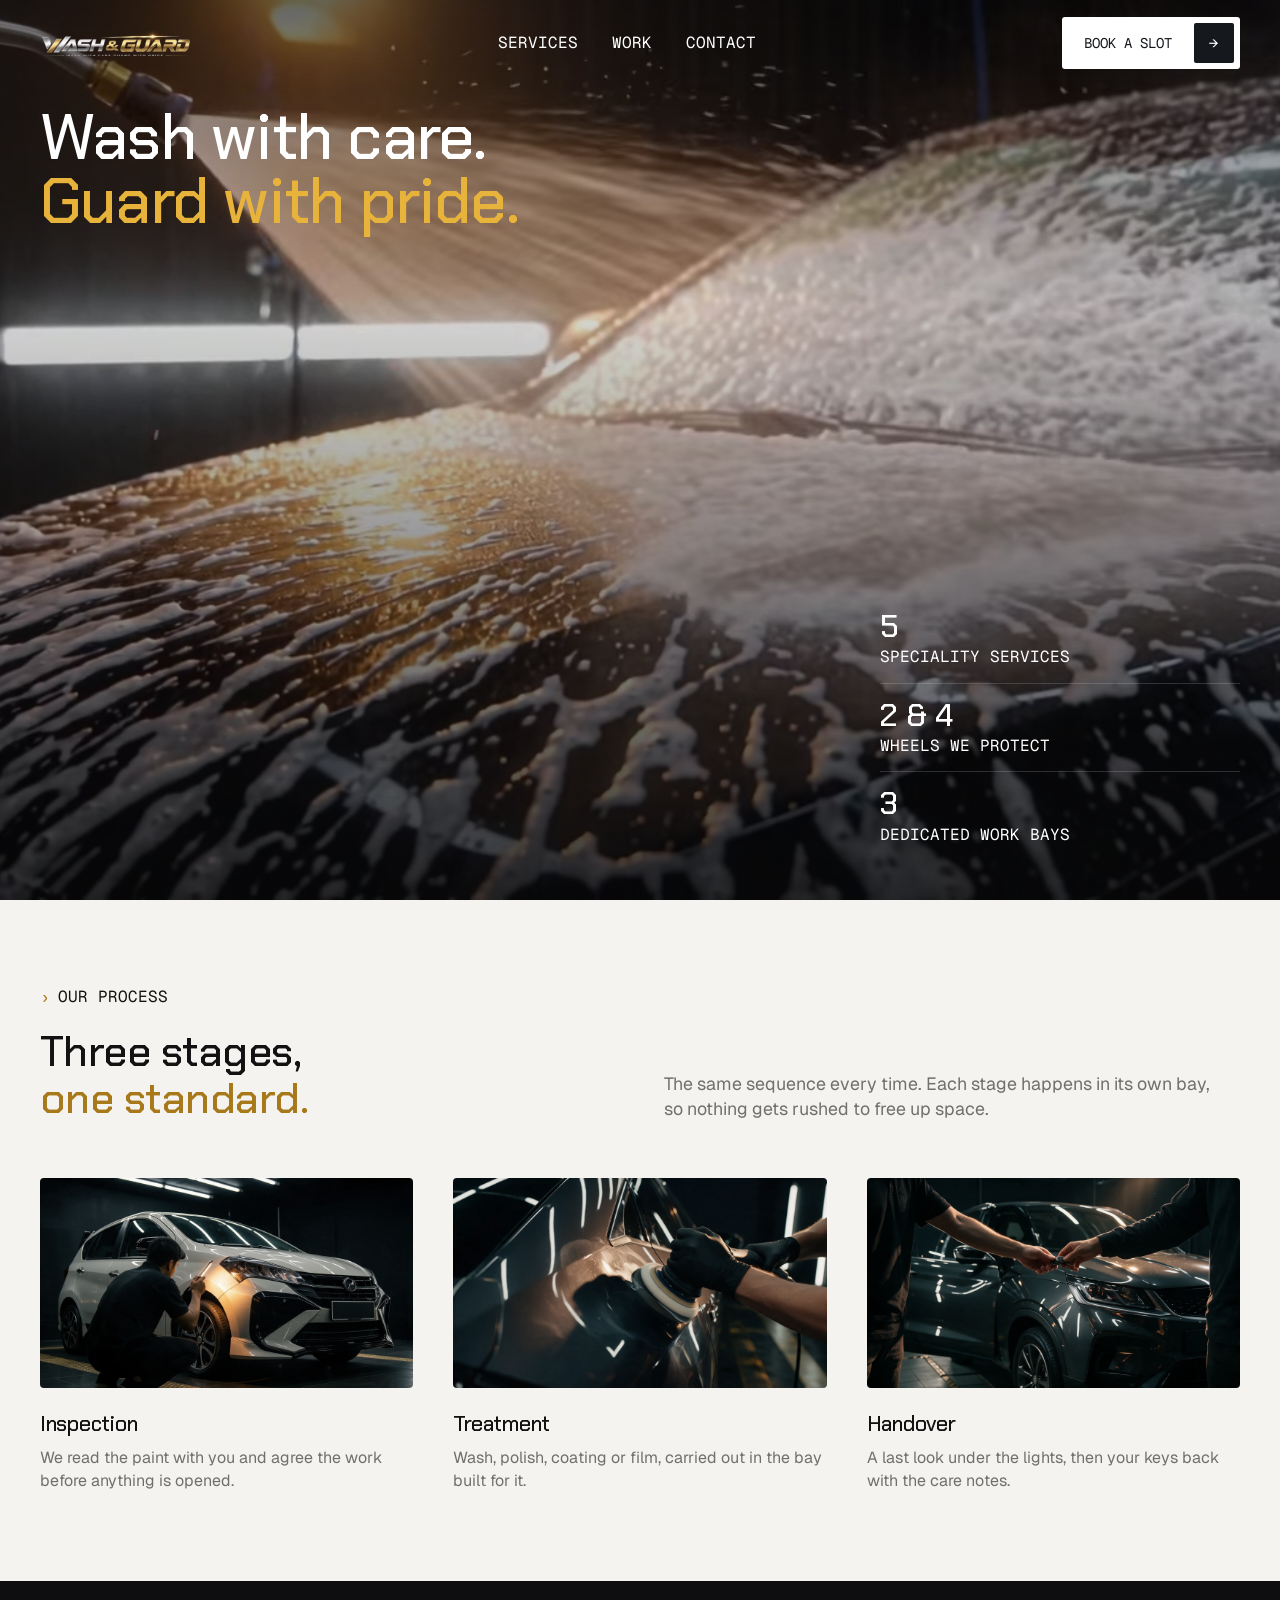
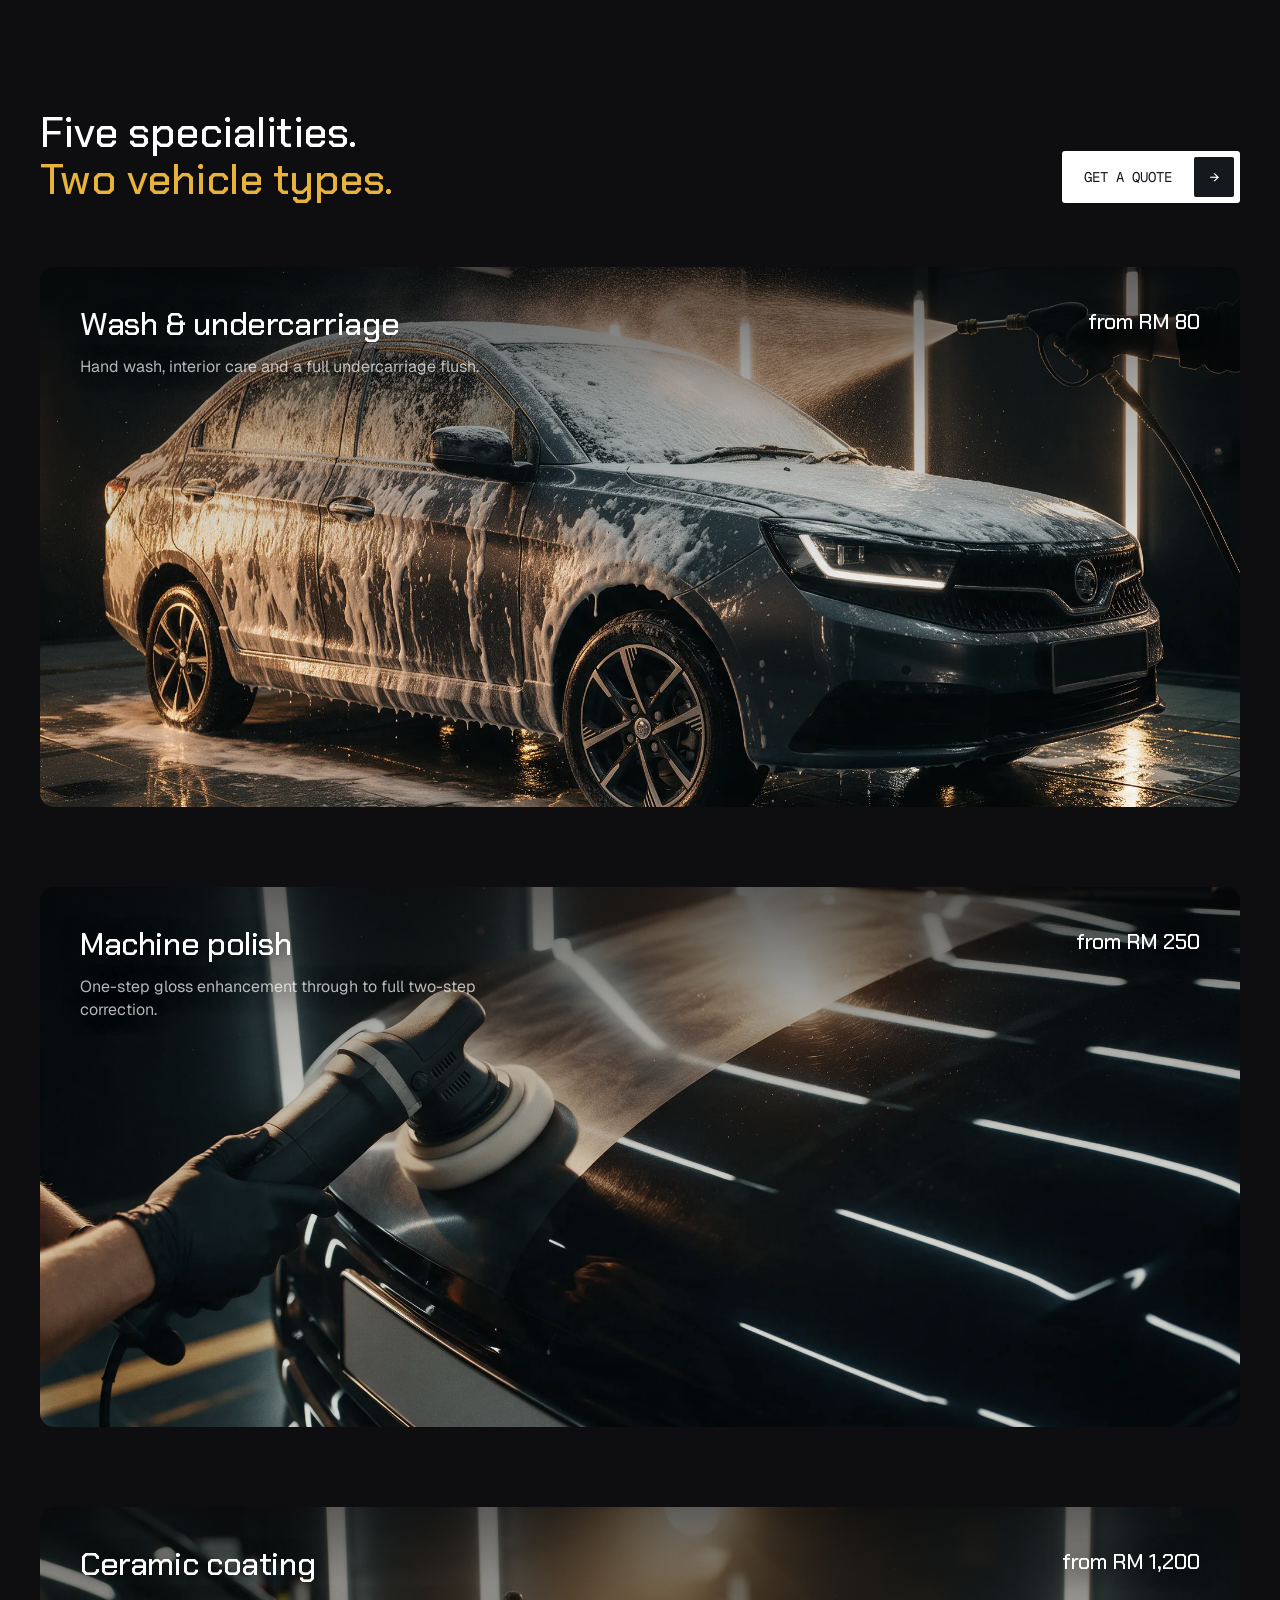
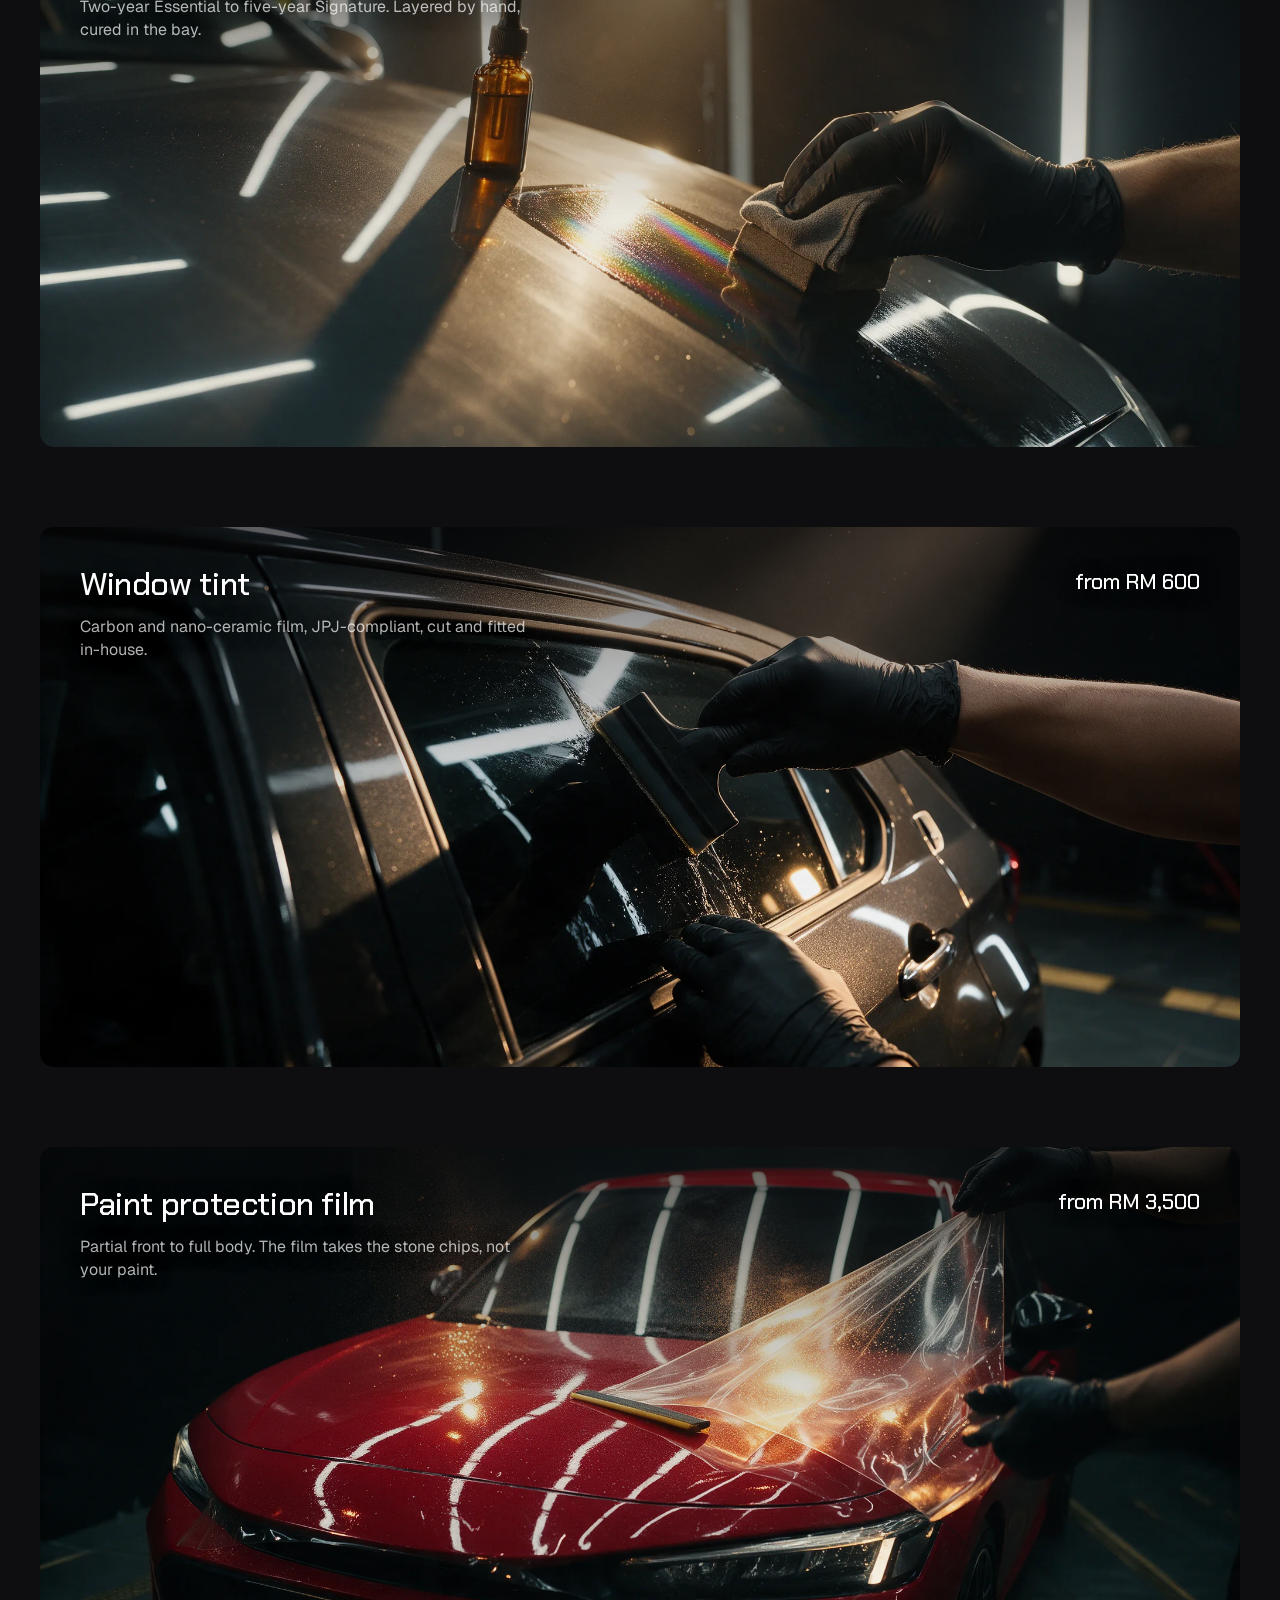
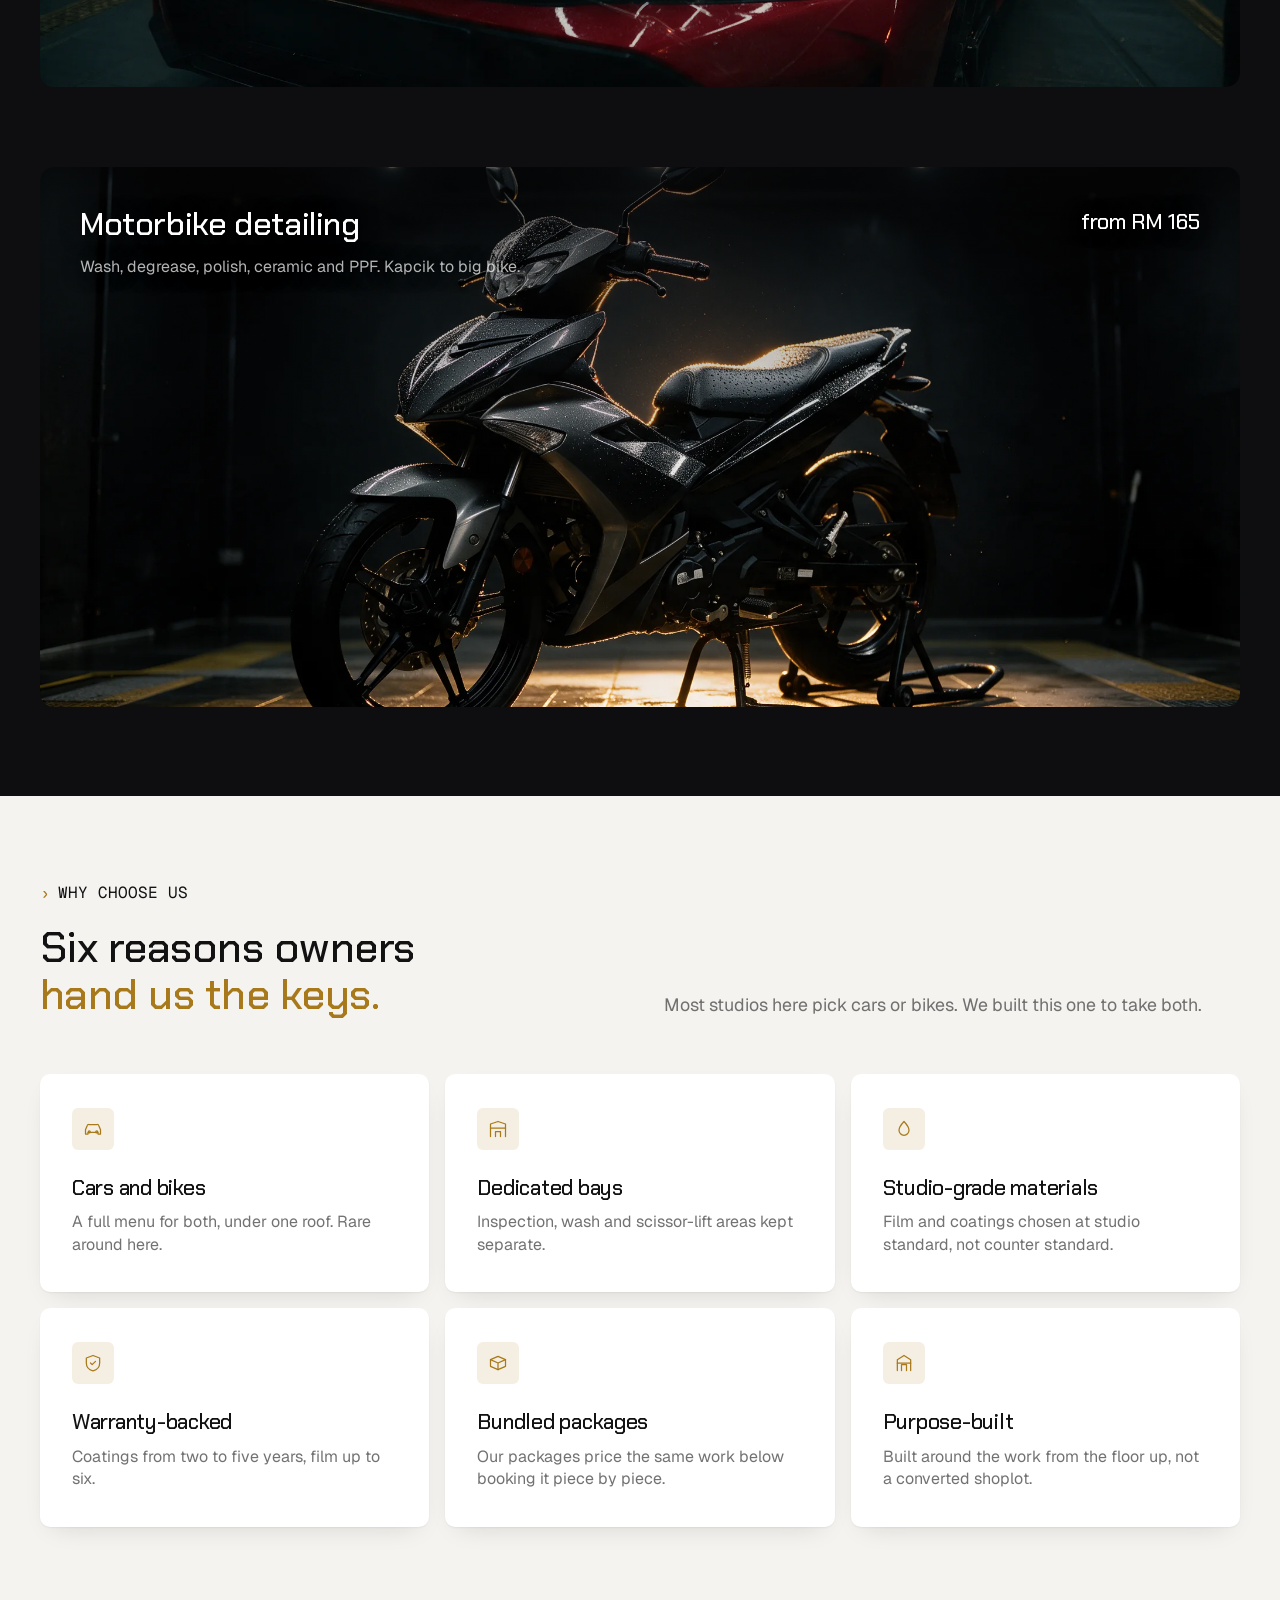
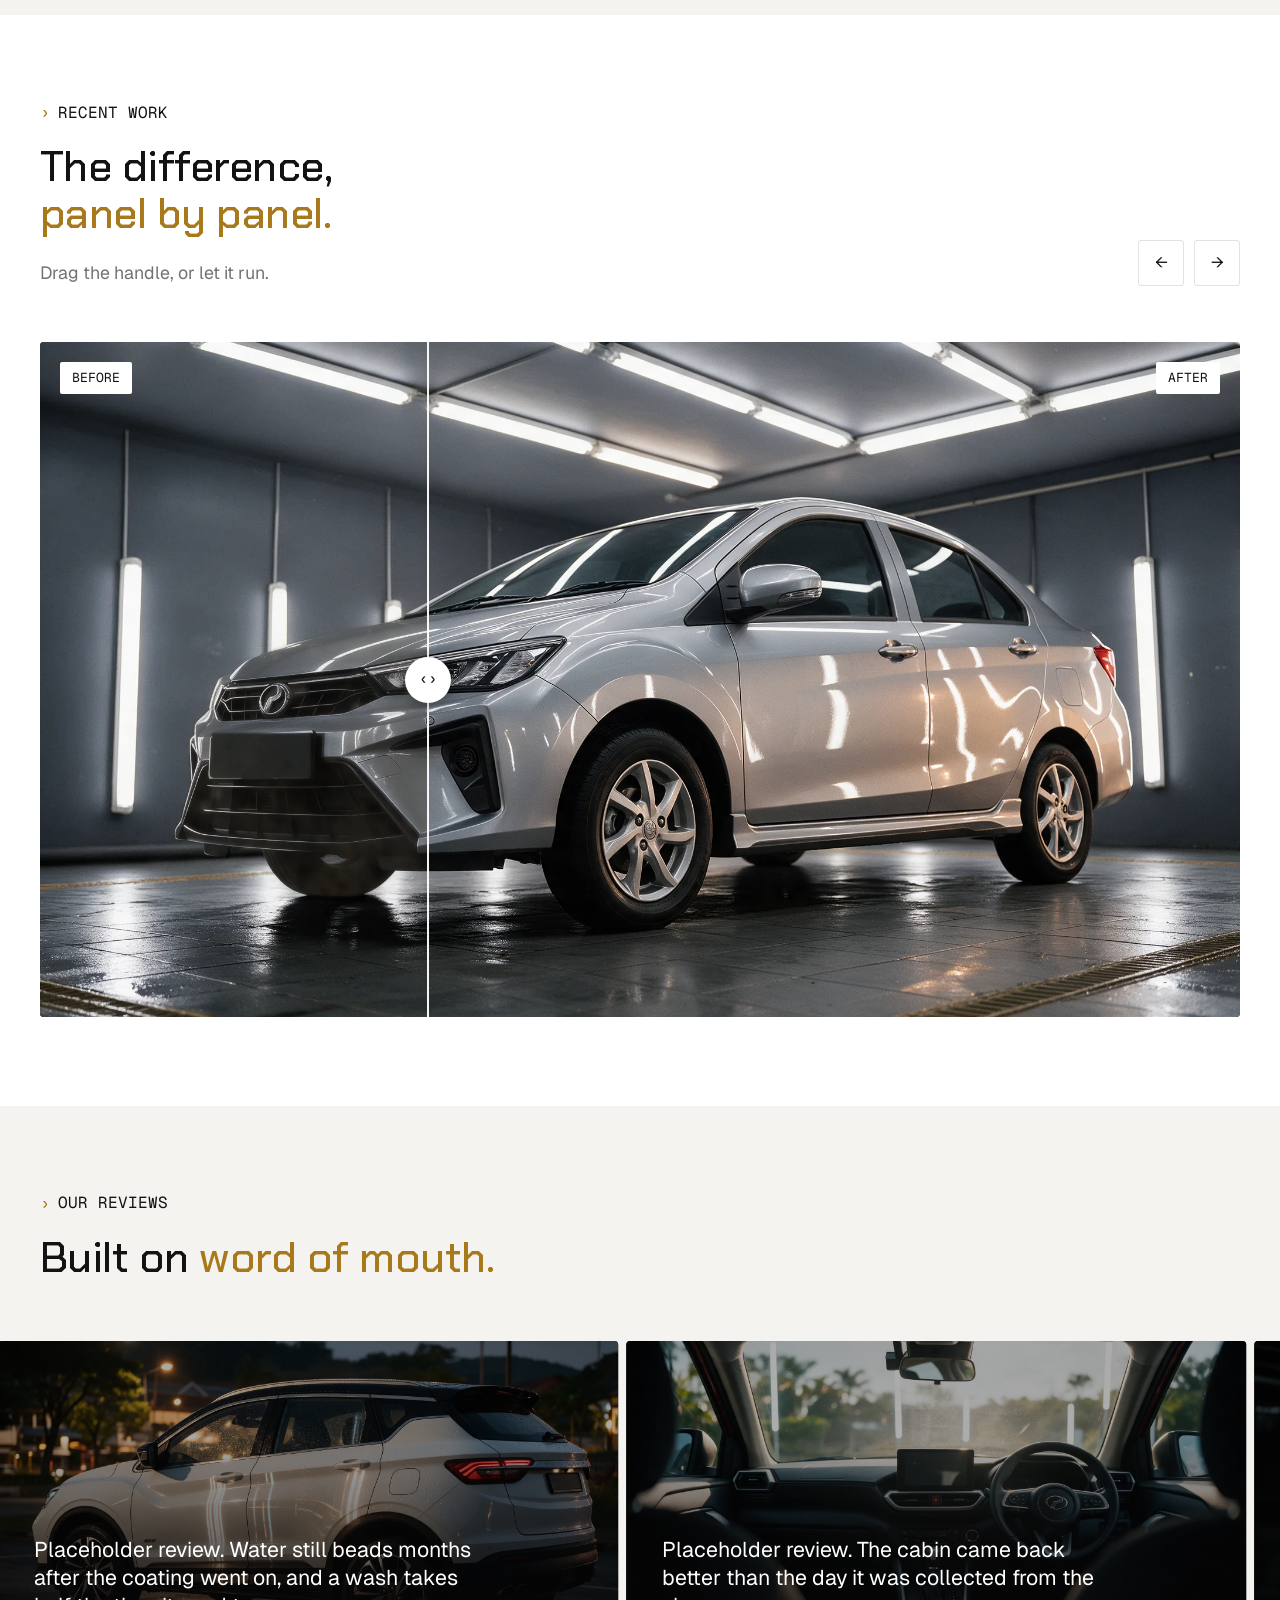
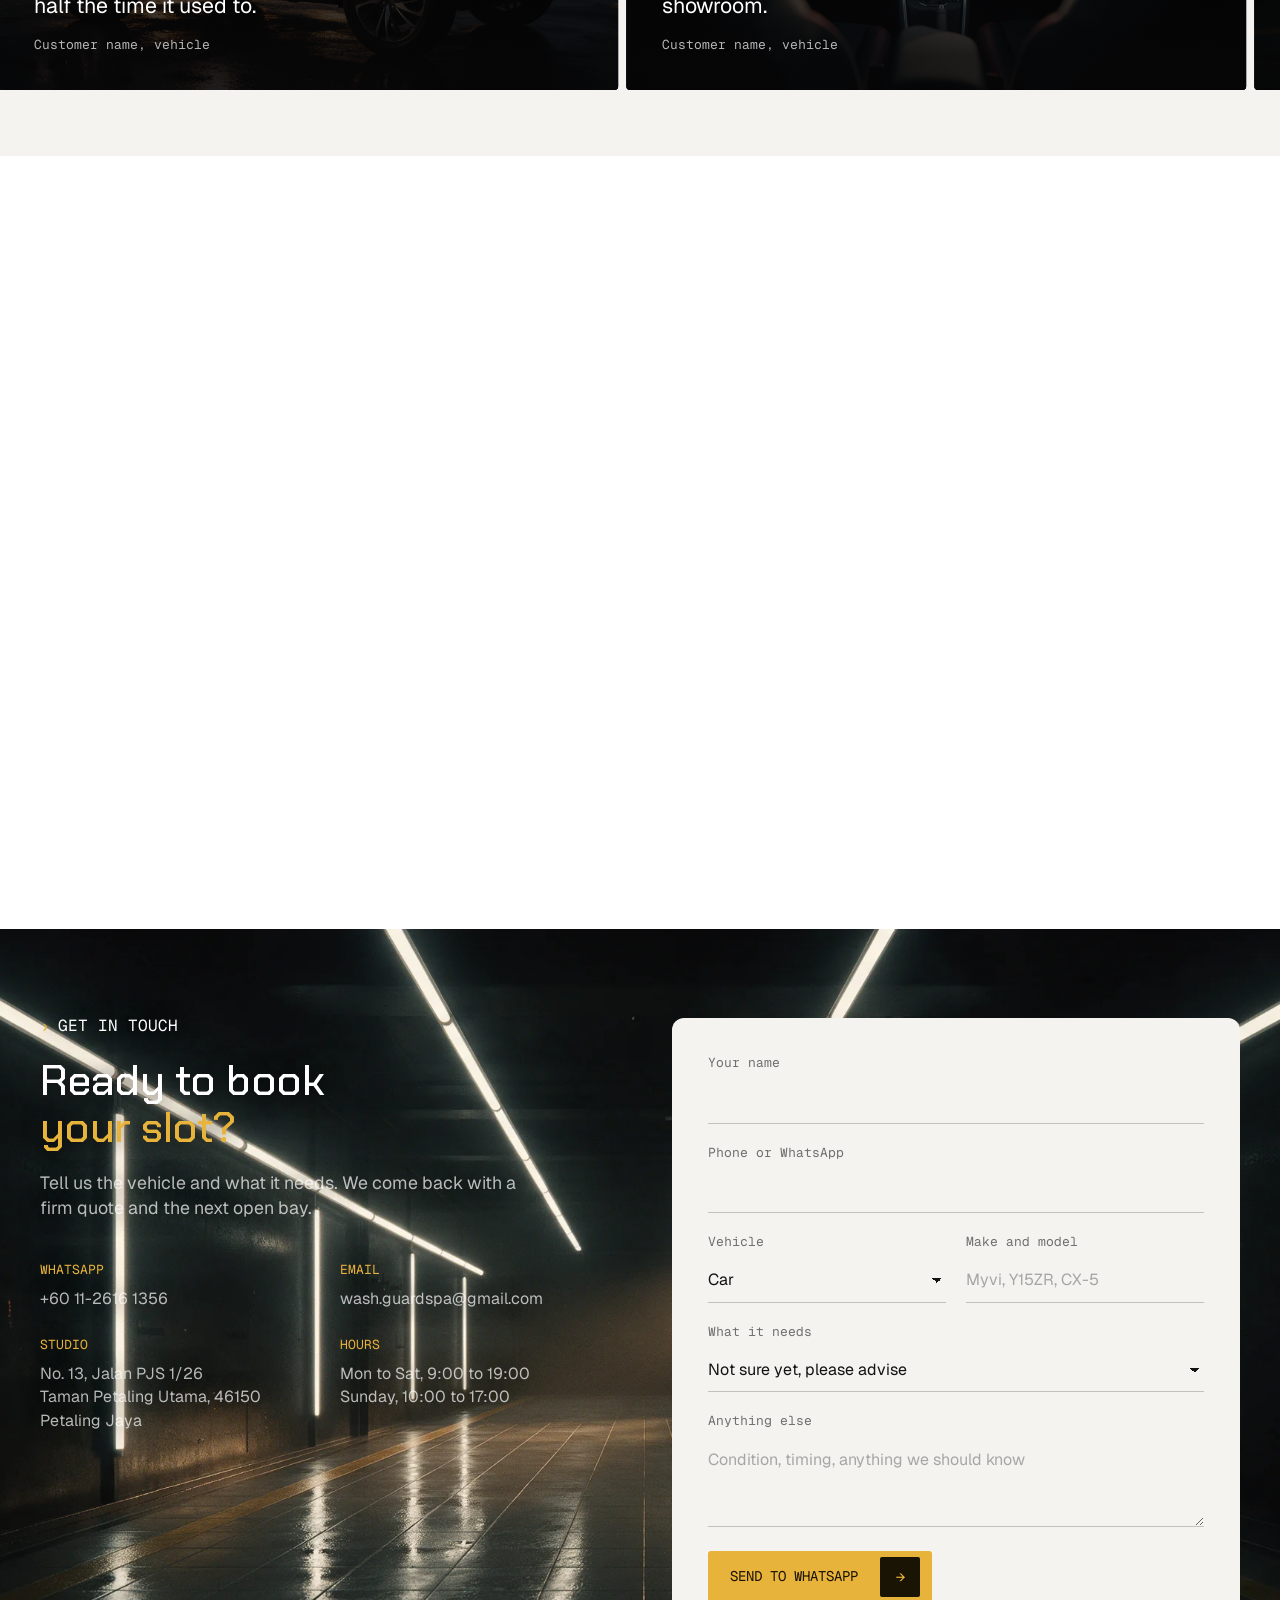
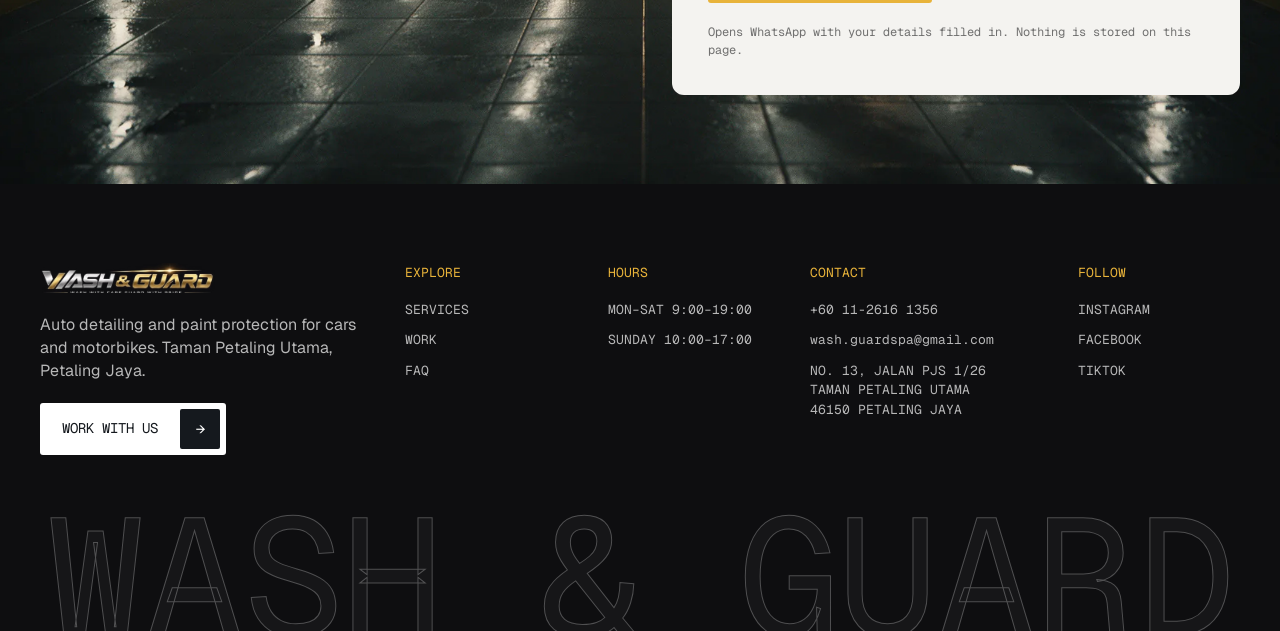
==== index.html @ 9bd4adf0 "Drop the vehicle band, say it in the hero instead The band sat dark on dark below a dark hero, so it" ====
<!doctype html>
<html lang="en">
<head>
<meta charset="utf-8">
<meta name="viewport" content="width=device-width, initial-scale=1">
<title>Wash and Guard Auto Detailing — Petaling Jaya</title>
<!-- Mockup on a public repo. The four reviews are placeholders, so keep this out of
     search results. REMOVE THIS LINE before the site goes live. -->
<meta name="robots" content="noindex, nofollow">
<meta name="description" content="Ceramic coating, paint protection film, window tint and detailing for cars and motorbikes. A purpose-built protection studio in Taman Petaling Utama, Petaling Jaya.">
<link rel="preconnect" href="https://fonts.googleapis.com">
<link rel="preconnect" href="https://fonts.gstatic.com" crossorigin>
<link rel="stylesheet" href="https://fonts.googleapis.com/css2?family=Chakra+Petch:wght@400;500;600&family=Geist:wght@300;400;500;600&family=Geist+Mono:wght@400;500&display=swap">
<link rel="stylesheet" href="styles.css">
</head>
<body>

<a class="skip" href="#main">Skip to content</a>

<!-- ================= NAV ================= -->
<header class="nav" id="nav">
  <div class="nav-in">
    <a class="logo" href="#top" aria-label="Wash and Guard, home"><img src="assets/logo.png" alt="Wash and Guard" width="438" height="75"></a>
    <nav class="nav-links" aria-label="Primary">
      <a href="#services">SERVICES</a>
      <a href="#work">WORK</a>
      <a href="#contact">CONTACT</a>
    </nav>
    <a class="btn btn-light nav-cta" href="#contact">BOOK A SLOT <i class="ico" aria-hidden="true">&#8594;</i></a>
    <button class="burger" id="burger" aria-label="Open menu" aria-expanded="false" aria-controls="mobile-menu">
      <span></span><span></span>
    </button>
  </div>
</header>

<div class="mobile-menu" id="mobile-menu" hidden>
  <a href="#services">SERVICES</a>
  <a href="#work">WORK</a>
  <a href="#contact">CONTACT</a>
  <a class="btn btn-light" href="#contact">BOOK A SLOT <i class="ico" aria-hidden="true">&#8594;</i></a>
</div>

<main id="main">

<!-- ================= HERO ================= -->
<section class="hero" id="top">
  <video class="hero-video" autoplay muted loop playsinline poster="assets/hero-poster.webp">
    <source src="assets/hero-loop.webm" type="video/webm">
    <source src="assets/hero-loop.mp4" type="video/mp4">
  </video>
  <div class="hero-scrim"></div>
  <div class="hero-in">
    <h1 class="hero-title reveal">Wash with care.<br><span class="accent">Guard with pride.</span></h1>
    <div class="hero-foot">
      <div class="hero-lede reveal">
        <p>Ceramic coating, paint protection film, tint and detailing. Every make and model, two wheels or four, through the same process.</p>
        <a class="btn btn-light" href="#services">SEE OUR SERVICES <i class="ico" aria-hidden="true">&#8594;</i></a>
      </div>
      <dl class="stats reveal">
        <div class="stat"><dt>5</dt><dd>SPECIALITY SERVICES</dd></div>
        <div class="stat"><dt>2 &amp; 4</dt><dd>WHEELS WE PROTECT</dd></div>
        <div class="stat"><dt>3</dt><dd>DEDICATED WORK BAYS</dd></div>
      </dl>
    </div>
  </div>
</section>

<!-- ================= PROCESS ================= -->
<section class="sec sec-paper" id="process">
  <div class="wrap">
    <div class="sec-head">
      <div>
        <p class="eyebrow reveal">OUR PROCESS</p>
        <h2 class="reveal">Three stages,<br><span class="accent">one standard.</span></h2>
      </div>
      <p class="sec-note reveal">The same sequence every time. Each stage happens in its own bay, so nothing gets rushed to free up space.</p>
    </div>
    <div class="trio">
      <article class="trio-item reveal">
        <img src="assets/process-01-prep.webp" alt="A technician checking the paintwork of a hatchback under a handheld inspection light" width="2048" height="1152" loading="lazy">
        <h3>Inspection</h3>
        <p>We read the paint with you and agree the work before anything is opened.</p>
      </article>
      <article class="trio-item reveal">
        <img src="assets/process-02-treat.webp" alt="A gloved hand running a machine polisher across a dark car panel" width="2048" height="1152" loading="lazy">
        <h3>Treatment</h3>
        <p>Wash, polish, coating or film, carried out in the bay built for it.</p>
      </article>
      <article class="trio-item reveal">
        <img src="assets/process-03-deliver.webp" alt="A technician handing car keys back to a customer" width="2048" height="1152" loading="lazy">
        <h3>Handover</h3>
        <p>A last look under the lights, then your keys back with the care notes.</p>
      </article>
    </div>
  </div>
</section>

<!-- ================= SERVICES (sticky stack) ================= -->
<section class="sec sec-ink" id="services">
  <div class="wrap">
    <div class="sec-head sec-head-row">
      <div>
        <p class="eyebrow reveal">OUR SERVICES</p>
        <h2 class="reveal">Five specialities.<br><span class="accent">Two vehicle types.</span></h2>
      </div>
      <a class="btn btn-light reveal" href="#contact">GET A QUOTE <i class="ico" aria-hidden="true">&#8594;</i></a>
    </div>
  </div>
  <div class="wrap stack">
    <article class="svc">
      <img src="assets/service-wash.webp" alt="A sedan covered in snow foam during a wash" width="2048" height="1152" loading="lazy">
      <div class="svc-text">
        <h3>Wash &amp; undercarriage</h3>
        <p>Hand wash, interior care and a full undercarriage flush.</p>
      </div>
      <p class="svc-price">from RM 80</p>
    </article>
    <article class="svc">
      <img src="assets/service-polish.webp" alt="A dual-action polisher working across a black car wing" width="2048" height="1152" loading="lazy">
      <div class="svc-text">
        <h3>Machine polish</h3>
        <p>One-step gloss enhancement through to full two-step correction.</p>
      </div>
      <p class="svc-price">from RM 250</p>
    </article>
    <article class="svc">
      <img src="assets/service-ceramic.webp" alt="A ceramic coating being applied to a car bonnet" width="2048" height="1152" loading="lazy">
      <div class="svc-text">
        <h3>Ceramic coating</h3>
        <p>Two-year Essential to five-year Signature. Layered by hand, cured in the bay.</p>
      </div>
      <p class="svc-price">from RM 1,200</p>
    </article>
    <article class="svc">
      <img src="assets/service-tint.webp" alt="Gloved hands squeegeeing tint film onto a car window" width="2048" height="1152" loading="lazy">
      <div class="svc-text">
        <h3>Window tint</h3>
        <p>Carbon and nano-ceramic film, JPJ-compliant, cut and fitted in-house.</p>
      </div>
      <p class="svc-price">from RM 600</p>
    </article>
    <article class="svc">
      <img src="assets/service-ppf.webp" alt="Gloved hands laying clear paint protection film onto a car bonnet" width="2048" height="1152" loading="lazy">
      <div class="svc-text">
        <h3>Paint protection film</h3>
        <p>Partial front to full body. The film takes the stone chips, not your paint.</p>
      </div>
      <p class="svc-price">from RM 3,500</p>
    </article>
    <article class="svc">
      <img src="assets/service-motorbike.webp" alt="A freshly detailed underbone motorbike on a paddock stand in the bay" width="2048" height="1152" loading="lazy">
      <div class="svc-text">
        <h3>Motorbike detailing</h3>
        <p>Wash, degrease, polish, ceramic and PPF. Kapcik to big bike.</p>
      </div>
      <p class="svc-price">from RM 165</p>
    </article>
  </div>
</section>

<!-- ================= WHY US ================= -->
<section class="sec sec-paper" id="why">
  <div class="wrap">
    <div class="sec-head">
      <div>
        <p class="eyebrow reveal">WHY CHOOSE US</p>
        <h2 class="reveal">Six reasons owners<br><span class="accent">hand us the keys.</span></h2>
      </div>
      <p class="sec-note reveal">Most studios here pick cars or bikes. We built this one to take both.</p>
    </div>
    <div class="grid6">
      <div class="cell reveal"><span class="cell-ico" aria-hidden="true"><svg viewBox="0 0 24 24"><path d="M3 13l2-5a2 2 0 012-1.4h10A2 2 0 0119 8l2 5v5h-3v-2H6v2H3z"/><circle cx="7.5" cy="15.5" r="1.2"/><circle cx="16.5" cy="15.5" r="1.2"/></svg></span><h3>Cars and bikes</h3><p>A full menu for both, under one roof. Rare around here.</p></div>
      <div class="cell reveal"><span class="cell-ico" aria-hidden="true"><svg viewBox="0 0 24 24"><path d="M3 21V6l9-3 9 3v15"/><path d="M3 11h18M9 21v-6h6v6"/></svg></span><h3>Dedicated bays</h3><p>Inspection, wash and scissor-lift areas kept separate.</p></div>
      <div class="cell reveal"><span class="cell-ico" aria-hidden="true"><svg viewBox="0 0 24 24"><path d="M12 3s6 6.4 6 10.5A6 6 0 016 13.5C6 9.4 12 3 12 3z"/></svg></span><h3>Studio-grade materials</h3><p>Film and coatings chosen at studio standard, not counter standard.</p></div>
      <div class="cell reveal"><span class="cell-ico" aria-hidden="true"><svg viewBox="0 0 24 24"><path d="M12 3l8 3v6c0 5-3.4 8.3-8 9.5C7.4 20.3 4 17 4 12V6z"/><path d="M9 12l2 2 4-4"/></svg></span><h3>Warranty-backed</h3><p>Coatings from two to five years, film up to six.</p></div>
      <div class="cell reveal"><span class="cell-ico" aria-hidden="true"><svg viewBox="0 0 24 24"><path d="M3 8l9-4 9 4v8l-9 4-9-4z"/><path d="M3 8l9 4 9-4M12 12v8"/></svg></span><h3>Bundled packages</h3><p>Our packages price the same work below booking it piece by piece.</p></div>
      <div class="cell reveal"><span class="cell-ico" aria-hidden="true"><svg viewBox="0 0 24 24"><path d="M4 21V8l8-5 8 5v13"/><path d="M9 21v-7h6v7M4 12h16"/></svg></span><h3>Purpose-built</h3><p>Built around the work from the floor up, not a converted shoplot.</p></div>
    </div>
  </div>
</section>

<!-- ================= BEFORE / AFTER ================= -->
<section class="sec sec-white" id="work">
  <div class="wrap">
    <div class="sec-head sec-head-row">
      <div>
        <p class="eyebrow reveal">RECENT WORK</p>
        <h2 class="reveal">The difference,<br><span class="accent">panel by panel.</span></h2>
        <p class="sec-note sec-note-inline reveal">Drag the handle, or let it run.</p>
      </div>
      <div class="ba-arrows reveal">
        <button type="button" class="arrow" id="ba-prev" aria-label="Move the comparison left">&#8592;</button>
        <button type="button" class="arrow" id="ba-next" aria-label="Move the comparison right">&#8594;</button>
      </div>
    </div>
    <div class="ba reveal" id="ba">
      <img class="ba-base" src="assets/ba-after.webp" alt="The same car after detailing, with a mirror gloss finish" width="2048" height="1152">
      <div class="ba-top" id="ba-top">
        <img src="assets/ba-before.webp" alt="A car before detailing, dull and covered in road grime" width="2048" height="1152">
      </div>
      <span class="ba-tag ba-tag-l">BEFORE</span>
      <span class="ba-tag ba-tag-r">AFTER</span>
      <div class="ba-handle" id="ba-handle" role="slider" tabindex="0" aria-label="Comparison position" aria-valuemin="0" aria-valuemax="100" aria-valuenow="50"><span></span></div>
    </div>
  </div>
</section>

<!-- ================= REVIEWS ================= -->
<!-- PLACEHOLDER CONTENT: these four quotes are invented. See CONTENT.md. Replace with real
     reviews or remove this section before the site goes live. This is the last thing
     keeping noindex on the page. -->
<section class="sec sec-paper sec-tight" id="reviews">
  <div class="wrap">
    <div class="sec-head">
      <div>
        <p class="eyebrow reveal">OUR REVIEWS</p>
        <h2 class="reveal">Built on <span class="accent">word of mouth.</span></h2>
      </div>
    </div>
  </div>
  <div class="ticker" id="ticker">
    <div class="ticker-track" id="ticker-track">
      <figure class="rev"><img src="assets/review-01.webp" alt="A freshly coated compact SUV on wet tarmac at dusk"><blockquote>Placeholder review. Water still beads months after the coating went on, and a wash takes half the time it used to.</blockquote><figcaption>Customer name, vehicle</figcaption></figure>
      <figure class="rev"><img src="assets/review-02.webp" alt="The clean dashboard and cabin of a freshly detailed car"><blockquote>Placeholder review. The cabin came back better than the day it was collected from the showroom.</blockquote><figcaption>Customer name, vehicle</figcaption></figure>
      <figure class="rev"><img src="assets/review-03.webp" alt="A freshly detailed sport motorbike on a paddock stand"><blockquote>Placeholder review. Very few places in PJ will coat a bike properly. These people did, and it shows.</blockquote><figcaption>Customer name, vehicle</figcaption></figure>
      <figure class="rev"><img src="assets/review-04.webp" alt="A freshly washed seven-seater MPV on a residential street"><blockquote>Placeholder review. Booked the family car in on a Saturday and had it back the same day, spotless.</blockquote><figcaption>Customer name, vehicle</figcaption></figure>
    </div>
  </div>
</section>

<!-- ================= FAQ ================= -->
<section class="sec sec-white" id="faq">
  <div class="wrap faq-wrap">
    <div class="faq-head">
      <p class="eyebrow reveal">LEARN MORE</p>
      <h2 class="reveal">Frequently<br><span class="accent">asked questions</span></h2>
    </div>
    <div class="faq reveal">
      <div class="qa open">
        <button type="button" class="q" aria-expanded="true">Do you work on motorbikes as well as cars?<i aria-hidden="true"></i></button>
        <div class="a"><p>Yes — every service on the menu is offered for both, with pricing and product volume scaled to the vehicle. That covers compact bikes through to superbikes, and sedans through to full-size SUVs. Very few studios in the area do both properly.</p></div>
      </div>
      <div class="qa">
        <button type="button" class="q" aria-expanded="false">How long will my vehicle be with you?<i aria-hidden="true"></i></button>
        <div class="a"><p>A wash and polish is about four hours, same day. A coating package is a one-day drop-off. Multi-layer coating with correction runs to two days, and a full paint protection film build takes three to four. Bikes range from two hours to two days.</p></div>
      </div>
      <div class="qa">
        <button type="button" class="q" aria-expanded="false">How long does a ceramic coating last?<i aria-hidden="true"></i></button>
        <div class="a"><p>Our Essential coating is warranted for two years and the Signature multi-layer coating for five. Both are registered when the vehicle leaves, and the longer packages include a scheduled check-up.</p></div>
      </div>
      <div class="qa">
        <button type="button" class="q" aria-expanded="false">Is your window tint JPJ-compliant?<i aria-hidden="true"></i></button>
        <div class="a"><p>Yes. We fit carbon and nano-ceramic films within JPJ's visible light transmission limits, cut and installed in-house rather than sent out.</p></div>
      </div>
      <div class="qa">
        <button type="button" class="q" aria-expanded="false">What does paint protection film actually cover?<i aria-hidden="true"></i></button>
        <div class="a"><p>A partial front covers the bonnet, bumper, mirrors and headlamps — the panels that take stone chips. From there it scales to full-body coverage. The film carries a warranty of up to six years.</p></div>
      </div>
      <div class="qa">
        <button type="button" class="q" aria-expanded="false">Do I need to book ahead?<i aria-hidden="true"></i></button>
        <div class="a"><p>Booking ahead is best, particularly for coating and film work, because those jobs hold a bay for a full day or more. Message us on WhatsApp and we will confirm a slot.</p></div>
      </div>
    </div>
  </div>
</section>

<!-- ================= CONTACT ================= -->
<section class="contact" id="contact">
  <img class="contact-bg" src="assets/bg-faq-cta.webp" alt="" width="2048" height="1152" loading="lazy">
  <div class="wrap contact-in">
    <div class="contact-copy reveal">
      <p class="eyebrow">GET IN TOUCH</p>
      <h2>Ready to book<br><span class="accent">your slot?</span></h2>
      <p class="contact-note">Tell us the vehicle and what it needs. We come back with a firm quote and the next open bay.</p>
      <dl class="contact-details">
        <div><dt>WHATSAPP</dt><dd><a href="https://wa.me/601126161356">+60 11-2616 1356</a></dd></div>
        <div><dt>EMAIL</dt><dd><a href="mailto:wash.guardspa@gmail.com">wash.guardspa@gmail.com</a></dd></div>
        <div><dt>STUDIO</dt><dd>No. 13, Jalan PJS 1/26<br>Taman Petaling Utama, 46150 Petaling Jaya</dd></div>
        <div><dt>HOURS</dt><dd>Mon to Sat, 9:00 to 19:00<br>Sunday, 10:00 to 17:00</dd></div>
      </dl>
    </div>

    <form class="form reveal" id="booking-form" novalidate>
      <div class="field">
        <label for="f-name">Your name</label>
        <input id="f-name" name="name" type="text" autocomplete="name" required>
      </div>
      <div class="field">
        <label for="f-phone">Phone or WhatsApp</label>
        <input id="f-phone" name="phone" type="tel" autocomplete="tel" required>
      </div>
      <div class="field-row">
        <div class="field">
          <label for="f-type">Vehicle</label>
          <select id="f-type" name="type">
            <option>Car</option>
            <option>Motorbike</option>
          </select>
        </div>
        <div class="field">
          <label for="f-model">Make and model</label>
          <input id="f-model" name="model" type="text" placeholder="Myvi, Y15ZR, CX-5">
        </div>
      </div>
      <div class="field">
        <label for="f-service">What it needs</label>
        <select id="f-service" name="service">
          <option>Not sure yet, please advise</option>
          <option>Wash &amp; undercarriage</option>
          <option>Machine polish</option>
          <option>Ceramic coating</option>
          <option>Window tint</option>
          <option>Paint protection film</option>
          <option>Motorbike detailing</option>
        </select>
      </div>
      <div class="field">
        <label for="f-notes">Anything else</label>
        <textarea id="f-notes" name="notes" rows="3" placeholder="Condition, timing, anything we should know"></textarea>
      </div>
      <button class="btn btn-gold" type="submit">SEND TO WHATSAPP <i class="ico" aria-hidden="true">&#8594;</i></button>
      <p class="form-note" id="form-note">Opens WhatsApp with your details filled in. Nothing is stored on this page.</p>
    </form>
  </div>
</section>

</main>

<!-- ================= FOOTER ================= -->
<footer class="foot">
  <div class="wrap foot-in">
    <div class="foot-brand">
      <img class="logo-foot" src="assets/logo.png" alt="Wash and Guard" width="438" height="75">
      <p class="foot-desc">Auto detailing and paint protection for cars and motorbikes. Taman Petaling Utama, Petaling Jaya.</p>
      <a class="btn btn-light" href="https://wa.me/601126161356">WORK WITH US <i class="ico" aria-hidden="true">&#8594;</i></a>
    </div>
    <div class="foot-col">
      <p class="foot-label">EXPLORE</p>
      <a href="#services">SERVICES</a><a href="#work">WORK</a><a href="#faq">FAQ</a>
    </div>
    <div class="foot-col">
      <p class="foot-label">HOURS</p>
      <p>MON–SAT 9:00–19:00</p><p>SUNDAY 10:00–17:00</p>
    </div>
    <div class="foot-col">
      <p class="foot-label">CONTACT</p>
      <a href="tel:+601126161356">+60 11-2616 1356</a>
      <a href="mailto:wash.guardspa@gmail.com">wash.guardspa@gmail.com</a>
      <p>NO. 13, JALAN PJS 1/26<br>TAMAN PETALING UTAMA<br>46150 PETALING JAYA</p>
    </div>
    <div class="foot-col">
      <p class="foot-label">FOLLOW</p>
      <a href="https://www.instagram.com/wash_n_guard" target="_blank" rel="noopener">INSTAGRAM</a>
      <a href="https://www.facebook.com/washnguard/" target="_blank" rel="noopener">FACEBOOK</a>
      <a href="https://www.tiktok.com/@wash.n.guard" target="_blank" rel="noopener">TIKTOK</a>
    </div>
  </div>
  <p class="foot-mark" aria-hidden="true">WASH &amp; GUARD</p>
</footer>

<script src="vendor/lenis.min.js"></script>
<script src="script.js"></script>
</body>
</html>
---- styles.css ----
/* ============ tokens ============
   Type and spacing values below were measured from the reference build, not eyeballed:
   h1 72/1.0 · h2 48/1.1 · eyebrow mono 16 · body 18/1.4 · note 20/1.4 · service title 36
   container 1360 inside a 40px gutter · section padding 100 · no letter-spacing anywhere. */
:root{
  --ink:#0E0E10;
  --ink-2:#17171A;
  --paper:#F4F3F0;
  --white:#FFFFFF;
  --gold:#E8B33A;
  --gold-ink:#A8791A;
  --on-ink:#FFFFFF;
  --on-ink-mute:rgba(255,255,255,.7);
  --on-paper:#121213;
  --on-paper-mute:rgba(74,74,74,.78);
  --line-light:rgba(20,20,15,.12);
  --line-dark:rgba(255,255,255,.16);

  /* Chakra Petch echoes the logo's chamfered, squared-off letterforms. It carries
     the headings; paragraphs stay on Geist, which holds up far better across an
     18px body. Geist Mono is untouched on the nav, eyebrows, labels and buttons. */
  --display:"Chakra Petch","Geist",-apple-system,Helvetica,Arial,sans-serif;
  --sans:"Geist",-apple-system,BlinkMacSystemFont,"Segoe UI",Helvetica,Arial,sans-serif;
  --mono:"Geist Mono",ui-monospace,SFMono-Regular,Menlo,monospace;

  --wrap:1440px;
  --gut:40px;
  --nav-h:86px;
  --ease:cubic-bezier(.16,.7,.3,1);
  --roll:cubic-bezier(.19,.72,.28,1);

  --fs-h1:clamp(38px,5vw,72px);
  --fs-h2:clamp(29px,3.34vw,48px);
  --fs-h3:clamp(20px,1.67vw,24px);
  --fs-svc:clamp(24px,2.5vw,36px);
  --fs-note:clamp(16px,1.39vw,20px);
  --fs-body:clamp(15px,1.25vw,18px);
  --fs-stat:clamp(28px,2.5vw,36px);
  --fs-mono:16px;
}

*,*::before,*::after{box-sizing:border-box}
html{-webkit-text-size-adjust:100%}
body{
  margin:0;background:var(--ink);color:var(--on-ink);
  font-family:var(--sans);font-size:var(--fs-body);line-height:1.4;font-weight:400;
  -webkit-font-smoothing:antialiased;overflow-x:hidden;
}
img,video{max-width:100%;height:auto;display:block}
a{color:inherit;text-decoration:none}
h1,h2,h3{margin:0;font-family:var(--display);font-weight:500;letter-spacing:-.012em;text-wrap:balance}
p{margin:0}
button{font:inherit;color:inherit;background:none;border:0;cursor:pointer}
input,select,textarea{font:inherit;color:inherit}

.skip{position:absolute;left:-9999px;top:0;z-index:100;background:var(--gold);color:#111;padding:10px 16px}
.skip:focus{left:8px;top:8px}
:focus-visible{outline:2px solid var(--gold);outline-offset:3px}

.wrap{width:100%;max-width:var(--wrap);margin-inline:auto;padding-inline:var(--gut)}
.accent{color:var(--gold)}
.sec-paper .accent,.sec-white .accent{color:var(--gold-ink)}

/* ============ reveal ============ */
.reveal{opacity:0;transform:translateY(60px);
  transition:opacity 1.25s var(--ease),transform 1.25s var(--ease)}
.reveal.in{opacity:1;transform:none}
@media (prefers-reduced-motion:reduce){
  .reveal{opacity:1;transform:none;transition:none}
}

/* ============ roll-up hover ============
   Label rolls out of the top and its copy rolls in from below, and the control floats. */
.roll{display:inline-block;position:relative;overflow:hidden;vertical-align:bottom}
.roll > span{display:block;transition:transform .5s var(--roll)}
.roll .roll-b{position:absolute;left:0;top:0;transform:translateY(105%)}
a:hover .roll .roll-a,button:hover .roll .roll-a,
a:focus-visible .roll .roll-a,button:focus-visible .roll .roll-a{transform:translateY(-105%)}
a:hover .roll .roll-b,button:hover .roll .roll-b,
a:focus-visible .roll .roll-b,button:focus-visible .roll .roll-b{transform:translateY(0)}
@media (prefers-reduced-motion:reduce){.roll > span{transition:none}}

/* ============ buttons ============ */
.btn{
  display:inline-flex;align-items:center;gap:16px;
  font-family:var(--mono);font-size:14px;line-height:1.2;
  padding-left:22px;height:52px;border-radius:3px;white-space:nowrap;
  transition:transform .4s var(--roll);
}
.btn:hover,.btn:focus-visible{transform:translateY(-3px)}
.btn .ico{
  display:grid;place-items:center;width:40px;height:40px;margin:6px;
  border-radius:2px;font-style:normal;font-size:15px;flex:none;
}
.btn-light{background:var(--white);color:#15191E}
.btn-light .ico{background:#15191E;color:#fff}
.btn-gold{background:var(--gold);color:#1A1405;border:0}
.btn-gold .ico{background:#1A1405;color:var(--gold)}

.arrow{
  width:46px;height:46px;border:1px solid var(--line-light);border-radius:3px;
  display:grid;place-items:center;font-size:16px;color:var(--on-paper);
  transition:background .3s var(--ease),color .3s var(--ease),transform .3s var(--roll);
}
.arrow:hover{background:var(--on-paper);color:var(--paper);transform:translateY(-3px)}

/* ============ nav ============ */
.nav{position:fixed;top:0;left:0;right:0;z-index:60;height:var(--nav-h);
  background:transparent;transition:background-color .45s var(--ease)}
/* Solid bar once scrolled, matching the reference's scrolled header variant.
   Ink rather than the template's white, because our wordmark is gold and our
   nav links are white — both vanish on a white bar. No border by request. */
.nav.scrolled{background:var(--ink)}
.nav-in{
  height:100%;max-width:var(--wrap);margin-inline:auto;padding-inline:var(--gut);
  display:flex;align-items:center;gap:36px;
}
.logo img{height:26px;width:auto}
.logo{transition:transform .4s var(--roll)}
.logo:hover{transform:translateY(-2px)}
.nav-links{display:flex;gap:34px;margin-inline:auto}
.nav-links a{
  font-family:var(--mono);font-size:var(--fs-mono);line-height:1.2;color:#fff;
  transition:transform .4s var(--roll);
}
.nav-links a:hover{transform:translateY(-3px)}
.burger{display:none;width:46px;height:46px;place-items:center;gap:6px}
.burger span{display:block;width:22px;height:1.5px;background:#fff;transition:transform .3s var(--ease)}
.burger[aria-expanded="true"] span:first-child{transform:translateY(3.75px) rotate(45deg)}
.burger[aria-expanded="true"] span:last-child{transform:translateY(-3.75px) rotate(-45deg)}

.mobile-menu{
  position:fixed;inset:0;z-index:55;background:var(--ink);
  display:flex;flex-direction:column;align-items:flex-start;justify-content:center;
  gap:4px;padding:0 var(--gut);
}
.mobile-menu a:not(.btn){font-size:34px;padding:10px 0}
.mobile-menu .btn{margin-top:28px}
.mobile-menu[hidden]{display:none}

/* ============ hero ============ */
.hero{position:relative;min-height:100svh;display:flex;overflow:hidden}
.hero-video{position:absolute;inset:0;width:100%;height:100%;object-fit:cover}
.hero-scrim{position:absolute;inset:0;
  background:linear-gradient(to bottom,rgba(8,8,9,.62) 0%,rgba(8,8,9,.16) 34%,rgba(8,8,9,.8) 100%)}
.hero-in{
  position:relative;z-index:2;width:100%;max-width:var(--wrap);margin-inline:auto;
  padding:calc(var(--nav-h) + 20px) var(--gut) 40px;
  display:flex;flex-direction:column;justify-content:space-between;gap:48px;
}
.hero-title{font-size:var(--fs-h1);line-height:1}
.hero-foot{display:flex;align-items:flex-end;justify-content:space-between;gap:56px;flex-wrap:wrap}
.hero-lede{max-width:430px;display:flex;flex-direction:column;align-items:flex-start;gap:28px}
.hero-lede p{color:var(--on-ink-mute);font-size:var(--fs-note);line-height:1.4}
.stats{margin:0;min-width:360px}
.stat{padding:14px 0;border-top:1px solid var(--line-dark)}
.stat:first-child{border-top:0}
.stat dt{font-family:var(--display);font-weight:500;font-size:var(--fs-stat);line-height:1.1}
.stat dd{margin:2px 0 0;font-family:var(--mono);font-size:var(--fs-mono);line-height:1.4;color:#fff}

/* ============ section shells ============ */
.sec{padding-block:clamp(64px,6.95vw,100px)}
.sec-ink{background:var(--ink);color:var(--on-ink)}
.sec-paper{background:var(--paper);color:var(--on-paper)}
.sec-white{background:var(--white);color:var(--on-paper)}
/* The reviews ticker runs edge to edge, so it needs less air beneath it. */
.sec-tight{padding-bottom:clamp(48px,4.9vw,70px)}

.eyebrow{
  font-family:var(--mono);font-size:var(--fs-mono);line-height:1;
  margin-bottom:22px;display:flex;align-items:center;gap:8px;
}
.eyebrow::before{content:"›";color:var(--gold-ink);font-size:1.05em}
.sec-ink .eyebrow::before,.contact .eyebrow::before{color:var(--gold)}

.sec-head{
  display:grid;grid-template-columns:minmax(0,1fr) minmax(0,1fr);gap:48px;
  align-items:start;margin-bottom:56px;
}
.sec-head h2{font-size:var(--fs-h2);line-height:1.1}
.sec-head-row{align-items:end}
.sec-head-row > a{justify-self:end}
.sec-note{font-size:var(--fs-note);line-height:1.4;color:var(--on-paper-mute);max-width:46ch;align-self:end}
.sec-ink .sec-note{color:var(--on-ink-mute)}
.sec-note-inline{margin-top:24px;align-self:start}

/* ============ trio (process) ============ */
.trio{display:grid;grid-template-columns:repeat(3,1fr);gap:40px}
.trio-item img{width:100%;aspect-ratio:16/9;object-fit:cover;border-radius:4px}
.trio-item h3{font-size:var(--fs-h3);line-height:1.2;margin:24px 0 10px}
.trio-item p{font-size:var(--fs-body);line-height:1.4;color:var(--on-paper-mute)}

/* ============ services sticky stack ============ */
.stack{padding-top:8px}
.svc{
  position:sticky;top:calc(var(--nav-h) + 42px);
  height:540px;border-radius:14px;overflow:hidden;margin-bottom:80px;background:var(--ink-2);
}
.svc:last-child{margin-bottom:0}
.svc > img{position:absolute;inset:0;width:100%;height:100%;object-fit:cover}
/* Only as dark as the text needs. The scrim falls away by the middle of the card
   so the vehicle reads; a soft shadow on the type covers the bright patches. */
.svc::after{content:"";position:absolute;inset:0;
  background:linear-gradient(to bottom,rgba(6,6,7,.64) 0%,rgba(6,6,7,.28) 26%,
    rgba(6,6,7,.05) 58%,rgba(6,6,7,0) 100%)}
.svc-text{position:absolute;z-index:2;top:40px;left:40px;max-width:460px;
  text-shadow:0 1px 20px rgba(4,4,5,.62)}
.svc-text h3{font-size:var(--fs-svc);line-height:1.1;margin-bottom:14px}
.svc-text p{font-size:var(--fs-body);line-height:1.4;color:var(--on-ink-mute)}
.svc-price{position:absolute;z-index:2;top:44px;right:40px;font-family:var(--display);font-weight:500;
  font-size:var(--fs-h3);line-height:1.1;color:#fff;text-shadow:0 1px 20px rgba(4,4,5,.62)}

/* ============ why us cards ============ */
.grid6{display:grid;grid-template-columns:repeat(3,1fr);gap:16px}
.cell{background:var(--white);border-radius:10px;padding:34px 32px 36px;
  box-shadow:0 1px 2px rgba(20,20,15,.05),0 10px 26px -14px rgba(20,20,15,.18);
  transition:transform .4s var(--roll),box-shadow .4s var(--ease)}
.cell:hover{transform:translateY(-4px);
  box-shadow:0 1px 2px rgba(20,20,15,.06),0 20px 40px -18px rgba(20,20,15,.26)}
.cell-ico{display:grid;place-items:center;width:42px;height:42px;border-radius:6px;
  background:rgba(168,121,26,.12);color:var(--gold-ink);margin-bottom:26px}
.cell-ico svg{width:20px;height:20px;stroke:currentColor;fill:none;
  stroke-width:1.5;stroke-linecap:round;stroke-linejoin:round}
.cell h3{font-size:var(--fs-h3);line-height:1.2;margin-bottom:10px}
.cell p{font-size:var(--fs-body);line-height:1.4;color:var(--on-paper-mute)}

/* ============ before / after ============ */
.ba-arrows{display:flex;gap:10px;justify-self:end;align-self:end}
.ba{position:relative;aspect-ratio:16/9;overflow:hidden;border-radius:4px;
  background:#111;touch-action:pan-y;user-select:none;cursor:ew-resize}
.ba img{position:absolute;inset:0;width:100%;height:100%;object-fit:cover}
.ba-top{position:absolute;inset:0;clip-path:inset(0 50% 0 0);will-change:clip-path}
.ba-tag{position:absolute;top:20px;z-index:3;font-family:var(--mono);font-size:13px;
  background:var(--white);color:#111;padding:7px 12px;border-radius:2px}
.ba-tag-l{left:20px}
.ba-tag-r{right:20px}
.ba-handle{position:absolute;top:0;bottom:0;left:50%;z-index:4;width:2px;
  background:rgba(255,255,255,.95);transform:translateX(-1px)}
.ba-handle span{position:absolute;top:50%;left:50%;transform:translate(-50%,-50%);
  width:46px;height:46px;border-radius:50%;background:var(--white);
  box-shadow:0 2px 14px rgba(0,0,0,.35)}
.ba-handle span::before{content:"‹ ›";position:absolute;inset:0;display:grid;place-items:center;
  color:#111;font-size:16px}

/* ============ reviews ticker ============ */
.ticker{overflow:hidden;padding-block:4px}
.ticker-track{display:flex;gap:8px;width:max-content;will-change:transform}
.rev{position:relative;margin:0;width:620px;max-width:86vw;aspect-ratio:16/9;
  border-radius:4px;overflow:hidden;background:#111;color:#fff;
  display:flex;flex-direction:column;justify-content:flex-end;padding:36px}
.rev img{position:absolute;inset:0;width:100%;height:100%;object-fit:cover;z-index:0}
.rev::after{content:"";position:absolute;inset:0;z-index:1;
  background:linear-gradient(to top,rgba(6,6,7,.9) 10%,rgba(6,6,7,.32) 72%)}
.rev blockquote,.rev figcaption{position:relative;z-index:2}
.rev blockquote{margin:0 0 16px;font-size:var(--fs-h3);line-height:1.3;max-width:32ch}
.rev figcaption{font-family:var(--mono);font-size:13px;color:var(--on-ink-mute)}

/* ============ faq ============ */
.faq-wrap{display:grid;grid-template-columns:minmax(0,1fr) minmax(0,1.1fr);gap:56px;align-items:start}
.faq-head{position:sticky;top:calc(var(--nav-h) + 40px)}
.faq-wrap h2{font-size:var(--fs-h2);line-height:1.1}
.qa{border-bottom:1px solid var(--line-light)}
.qa:first-child{border-top:1px solid var(--line-light)}
.q{width:100%;display:flex;align-items:flex-start;justify-content:space-between;gap:28px;
  padding:26px 0;text-align:left;font-family:var(--display);font-weight:500;
  font-size:var(--fs-h3);line-height:1.2}
.q i{position:relative;flex:none;width:16px;height:16px;margin-top:5px}
.q i::before,.q i::after{content:"";position:absolute;background:currentColor;
  transition:transform .35s var(--ease),opacity .35s var(--ease)}
.q i::before{top:7.25px;left:0;width:16px;height:1.5px}
.q i::after{left:7.25px;top:0;width:1.5px;height:16px}
.qa.open .q i::after{transform:scaleY(0);opacity:0}
.a{display:grid;grid-template-rows:0fr;transition:grid-template-rows .45s var(--ease)}
.qa.open .a{grid-template-rows:1fr}
.a > p{overflow:hidden;font-size:var(--fs-body);line-height:1.5;color:var(--on-paper-mute);max-width:56ch}
.qa.open .a > p{padding-bottom:26px}

/* ============ contact ============ */
.contact{position:relative;overflow:hidden;color:#fff;
  padding-block:clamp(64px,6.95vw,100px)}
.contact-bg{position:absolute;inset:0;width:100%;height:100%;object-fit:cover}
/* The copy column sits over the brightest part of the bay photograph, so the
   scrim is weighted to the left rather than raised evenly, which would flatten
   the whole image. Mobile stacks the columns, so it gets a vertical one. */
.contact::before{content:"";position:absolute;inset:0;
  background:linear-gradient(to right,rgba(6,6,7,.88) 0%,rgba(6,6,7,.78) 32%,
    rgba(6,6,7,.60) 60%,rgba(6,6,7,.56) 100%)}
.contact-in{position:relative;z-index:2;display:grid;
  grid-template-columns:minmax(0,1fr) minmax(0,1fr);gap:64px;align-items:start}
/* A soft shadow handles the LED streaks that run through this column, so the
   scrim can stay light enough to keep the bay photograph visible. */
.contact-copy{text-shadow:0 1px 22px rgba(4,4,5,.75)}
.contact-copy h2{font-size:var(--fs-h2);line-height:1.1;margin-bottom:20px}
.contact-note{font-size:var(--fs-note);line-height:1.4;color:var(--on-ink-mute);max-width:40ch}
.contact-details{margin:40px 0 0;display:grid;grid-template-columns:1fr 1fr;gap:26px 32px}
.contact-details dt{font-family:var(--mono);font-size:13px;color:var(--gold);margin-bottom:8px}
.contact-details dd{margin:0;font-size:var(--fs-body);line-height:1.45;color:var(--on-ink-mute)}
.contact-details a:hover{color:#fff}

.form{background:var(--paper);color:var(--on-paper);border-radius:12px;
  padding:36px;display:flex;flex-direction:column;gap:20px}
.field{display:flex;flex-direction:column;gap:8px}
.field-row{display:grid;grid-template-columns:1fr 1fr;gap:20px}
.field label{font-family:var(--mono);font-size:13px;color:var(--on-paper-mute)}
.field input,.field select,.field textarea{
  width:100%;background:transparent;border:0;border-bottom:1px solid rgba(20,20,15,.22);
  padding:10px 0;font-size:var(--fs-body);border-radius:0;
  transition:border-color .3s var(--ease)}
.field textarea{resize:vertical;min-height:72px}
.field input:focus,.field select:focus,.field textarea:focus{
  outline:none;border-bottom-color:var(--gold-ink)}
.field input::placeholder,.field textarea::placeholder{color:rgba(74,74,74,.45)}
.field select{appearance:none;background-image:
  linear-gradient(45deg,transparent 50%,var(--on-paper) 50%),
  linear-gradient(135deg,var(--on-paper) 50%,transparent 50%);
  background-position:calc(100% - 9px) 19px,calc(100% - 4px) 19px;
  background-size:5px 5px,5px 5px;background-repeat:no-repeat;padding-right:24px}
.field input[aria-invalid="true"],.field textarea[aria-invalid="true"]{border-bottom-color:#B4442E}
.form .btn{align-self:flex-start;margin-top:4px}
.form-note{font-family:var(--mono);font-size:12px;line-height:1.5;color:var(--on-paper-mute)}

/* ============ footer ============ */
.foot{background:var(--ink);color:var(--on-ink);padding-top:clamp(56px,6.2vw,88px);overflow:hidden}
.foot-in{display:grid;grid-template-columns:2fr 1fr 1fr 1.4fr 1fr;gap:40px;align-items:start}
.foot-brand{max-width:340px;display:flex;flex-direction:column;align-items:flex-start;gap:20px}
.logo-foot{height:30px;width:auto}
.foot-desc{font-size:var(--fs-body);line-height:1.45;color:var(--on-ink-mute)}
.foot-col{display:flex;flex-direction:column;gap:11px;
  font-family:var(--mono);font-size:13px;line-height:1.5;color:var(--on-ink-mute)}
.foot-col a{transition:color .25s var(--ease)}
.foot-col a:hover{color:var(--gold)}
.foot-label{color:var(--gold);margin-bottom:6px}
.foot-mark{font-family:var(--mono);text-align:center;white-space:nowrap;
  font-size:clamp(30px,12.9vw,196px);line-height:.9;margin:48px 0 -.12em;
  color:rgba(255,255,255,.035);-webkit-text-stroke:1px rgba(255,255,255,.26)}

/* ============ tablet ============ */
@media (max-width:1199px){
  :root{--gut:32px}
  .sec-head{grid-template-columns:1fr;gap:24px}
  .sec-head-row > a{justify-self:start}
  .sec-note{max-width:60ch}
  .ba-arrows{justify-self:start}
  .faq-wrap{grid-template-columns:1fr;gap:36px}
  .faq-head{position:static}
  .contact-in{grid-template-columns:1fr;gap:44px}
  .contact-details{max-width:560px}
  .foot-in{grid-template-columns:1fr 1fr 1fr;gap:36px}
  .foot-brand{grid-column:1/-1}
  .svc{height:460px}
  .trio{gap:28px}
  .stats{min-width:300px}
}

/* ============ mobile ============ */
@media (max-width:809px){
  :root{--gut:22px;--nav-h:72px;--fs-mono:15px}
  .nav-links,.nav-cta{display:none}
  .burger{display:grid;margin-left:auto}
  .logo img{height:22px}
  .hero-in{padding-bottom:36px;gap:36px}
  .hero-foot{flex-direction:column;align-items:flex-start;gap:36px}
  .hero-lede{max-width:none}
  .stats{width:100%;min-width:0}
  .trio{grid-template-columns:1fr;gap:38px}
  .grid6{grid-template-columns:1fr;gap:12px}
  .cell{padding:28px 26px 30px}
  .svc{height:auto;aspect-ratio:4/5;top:calc(var(--nav-h) + 16px);margin-bottom:26px}
  .svc-text{top:28px;left:26px;right:26px;max-width:none}
  .svc-price{top:auto;bottom:28px;left:26px;right:auto}
  .svc::after{background:linear-gradient(to bottom,rgba(6,6,7,.66) 0%,rgba(6,6,7,.26) 30%,
    rgba(6,6,7,.16) 60%,rgba(6,6,7,.70) 100%)}
  .rev{width:84vw;padding:26px}
  .form{padding:26px}
  .field-row{grid-template-columns:1fr}
  .contact-details{grid-template-columns:1fr;gap:22px}
  .contact::before{background:linear-gradient(to bottom,rgba(6,6,7,.88) 0%,
    rgba(6,6,7,.80) 48%,rgba(6,6,7,.62) 100%)}
  .foot-in{grid-template-columns:1fr 1fr}
  .foot-brand{grid-column:1/-1}
  .ba-tag{top:12px;font-size:11px;padding:5px 9px}
  .ba-tag-l{left:12px}.ba-tag-r{right:12px}
  .ba-handle span{width:38px;height:38px}
}
@media (min-width:640px) and (max-width:1199px){
  .grid6{grid-template-columns:repeat(2,1fr)}
}
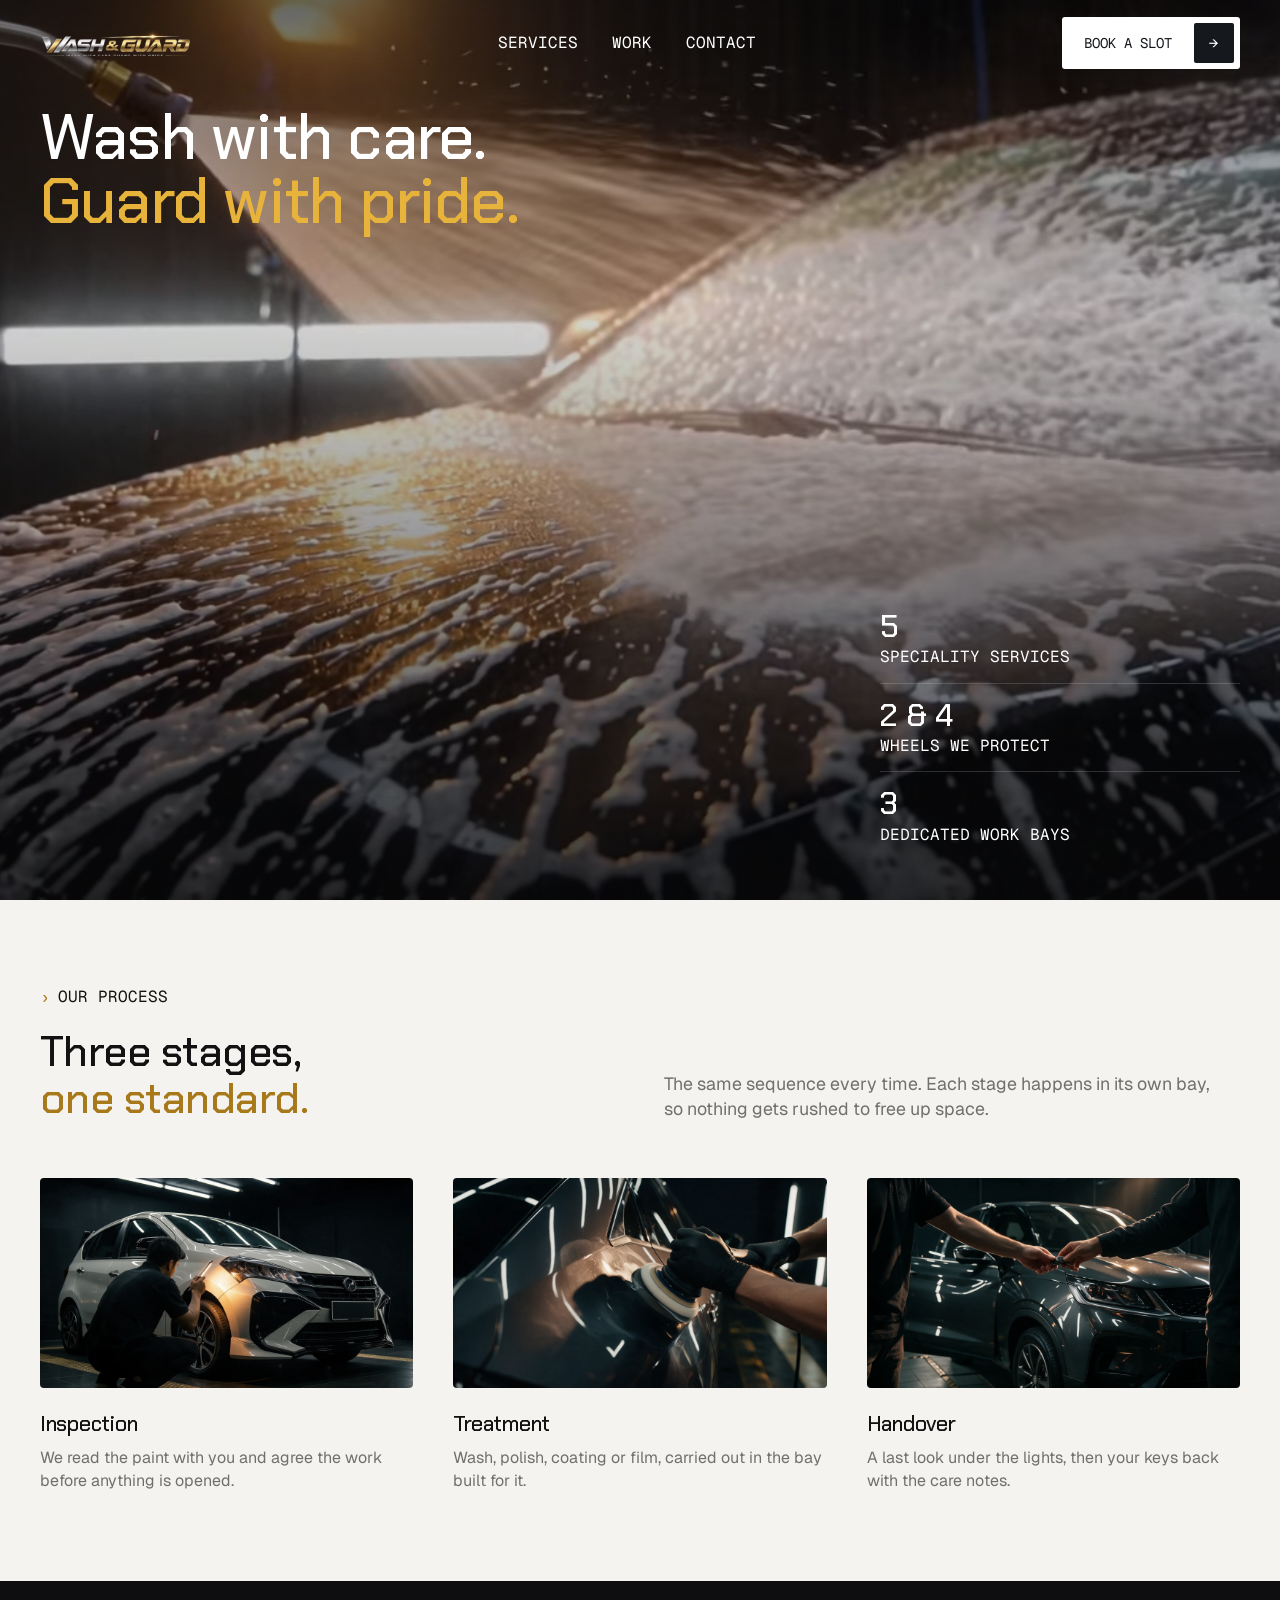
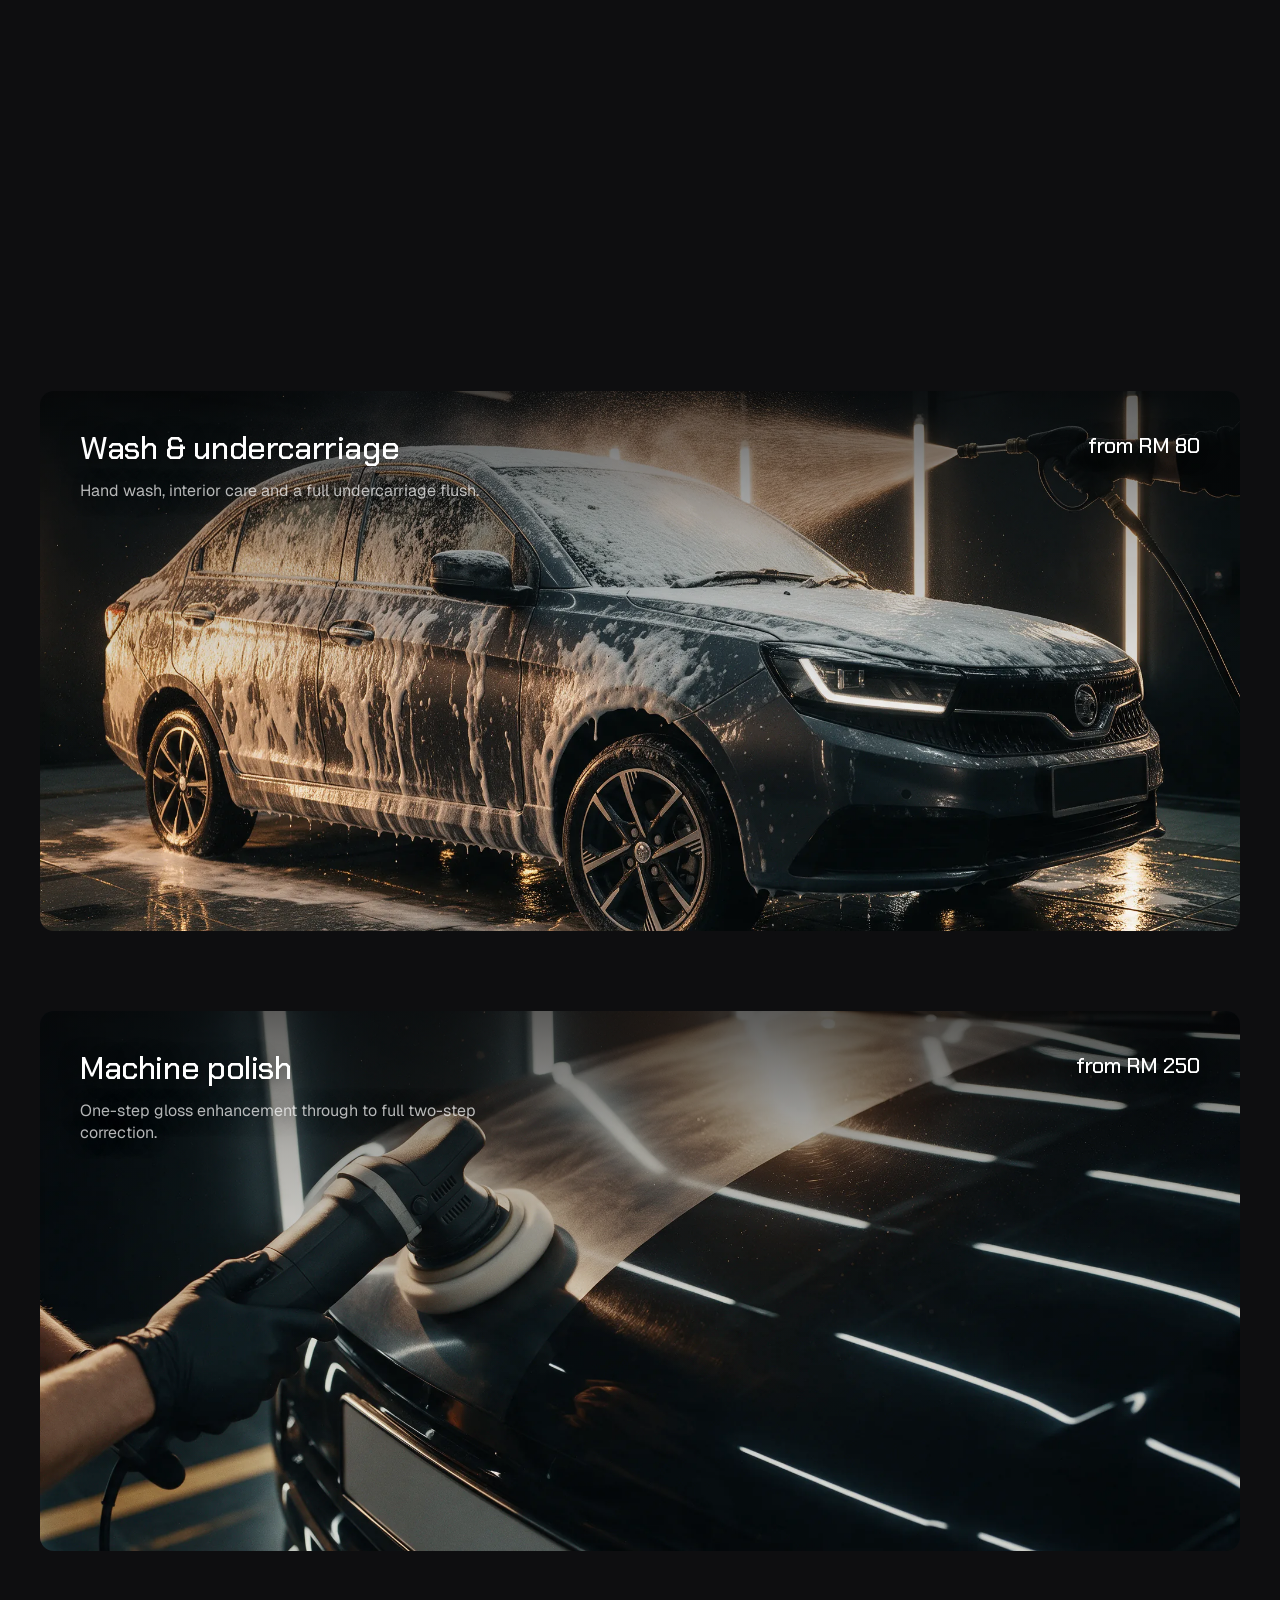
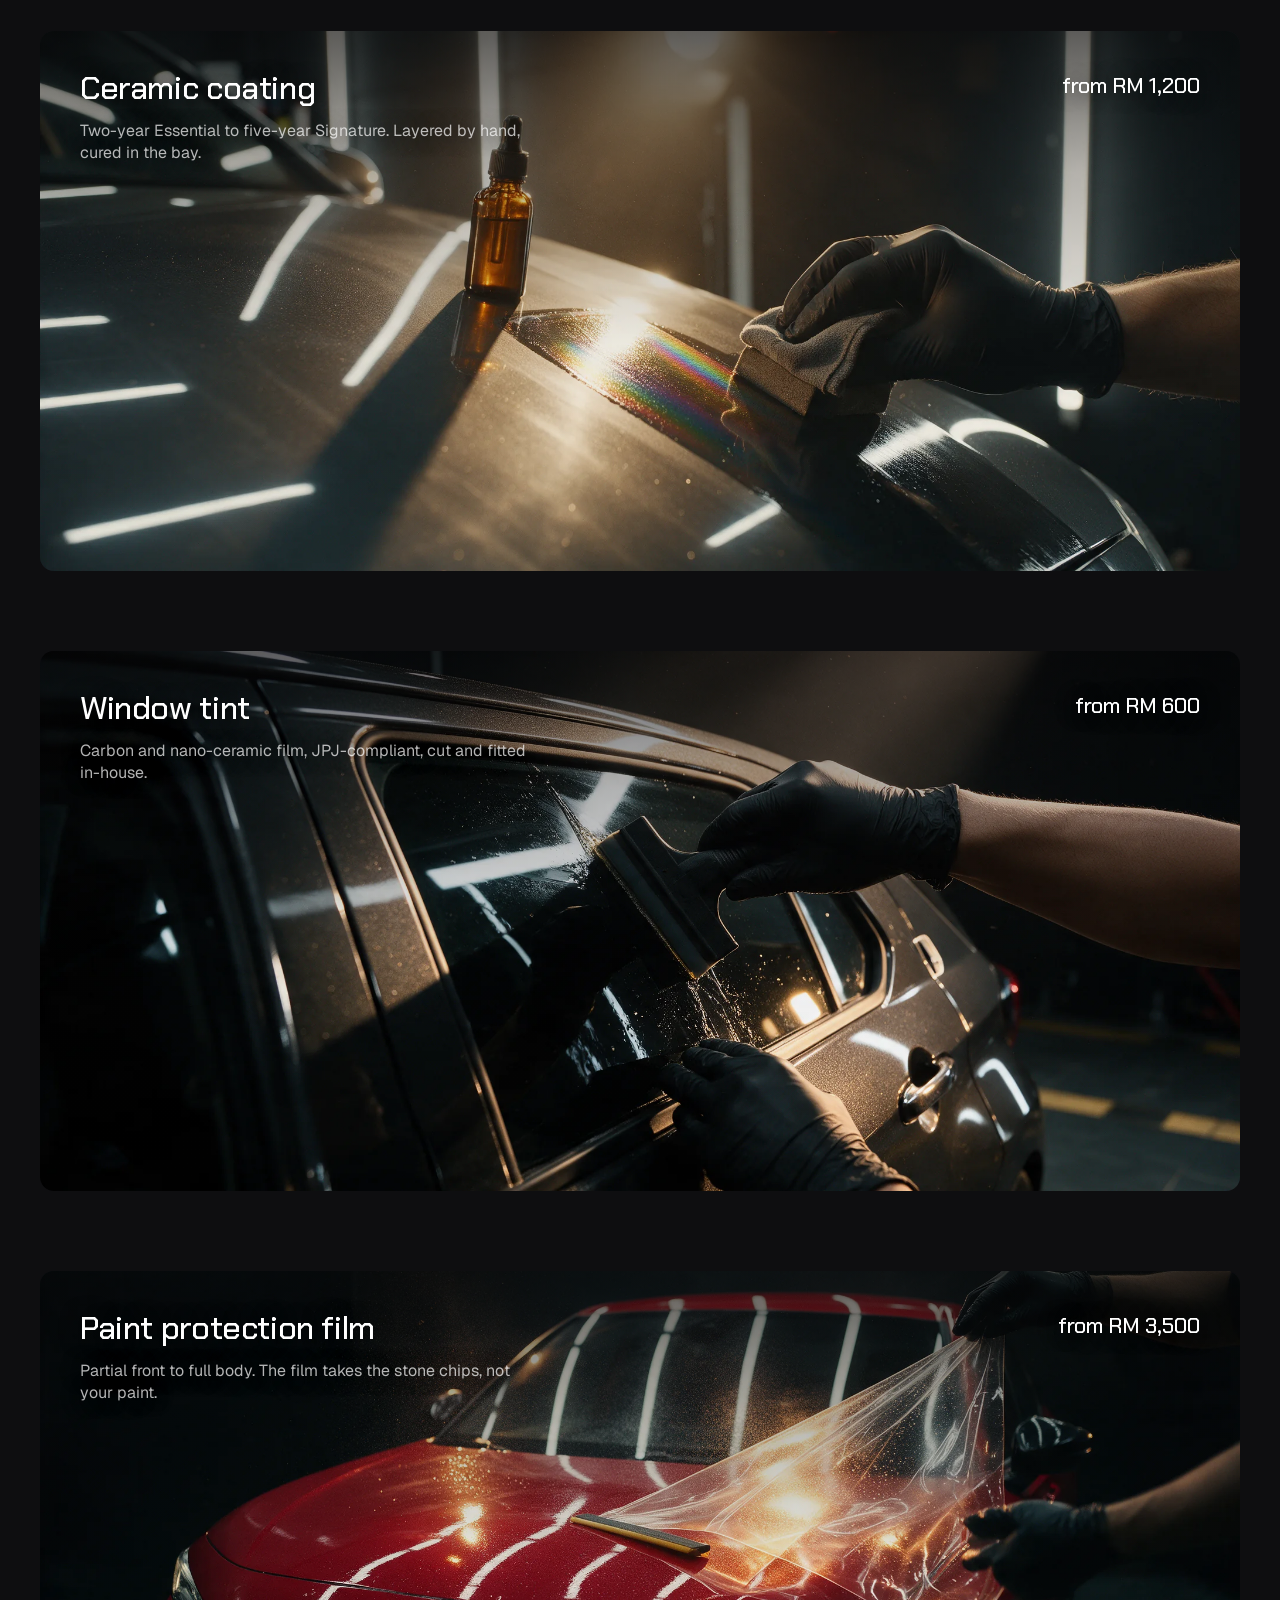
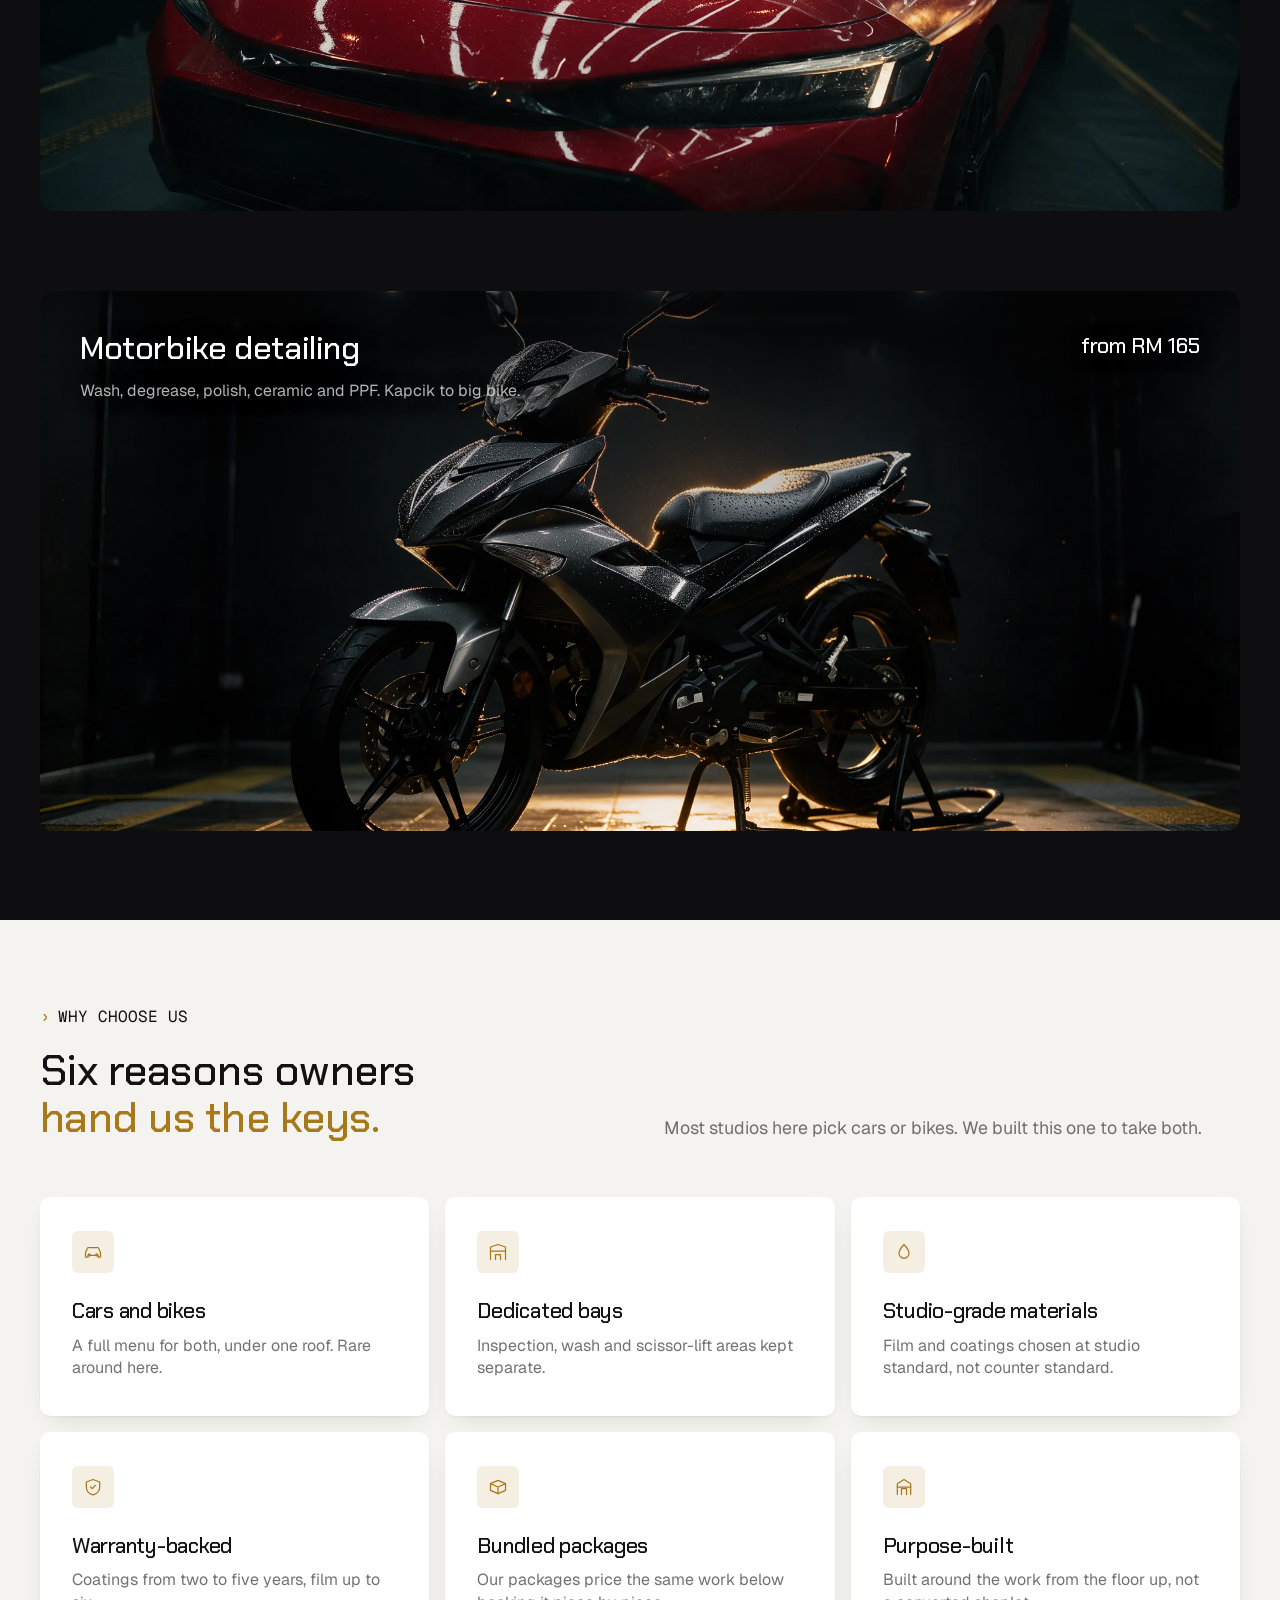
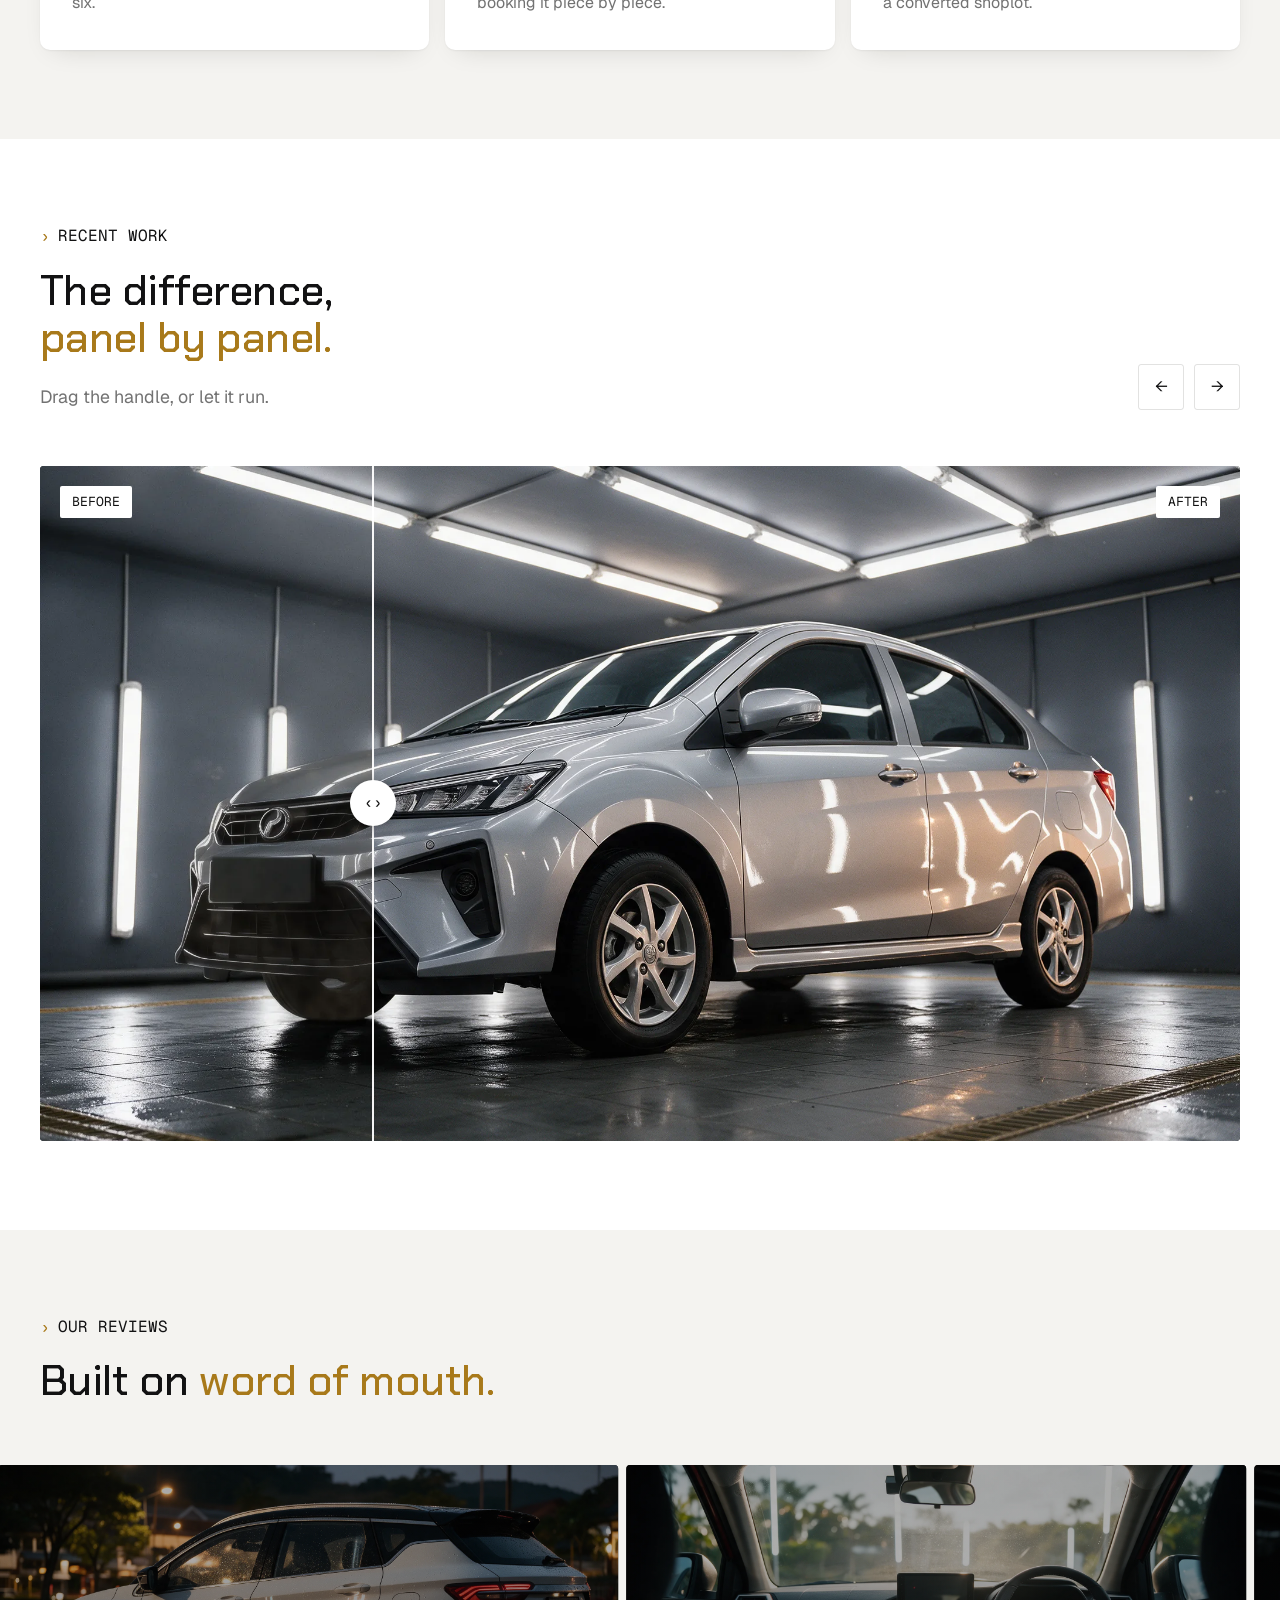
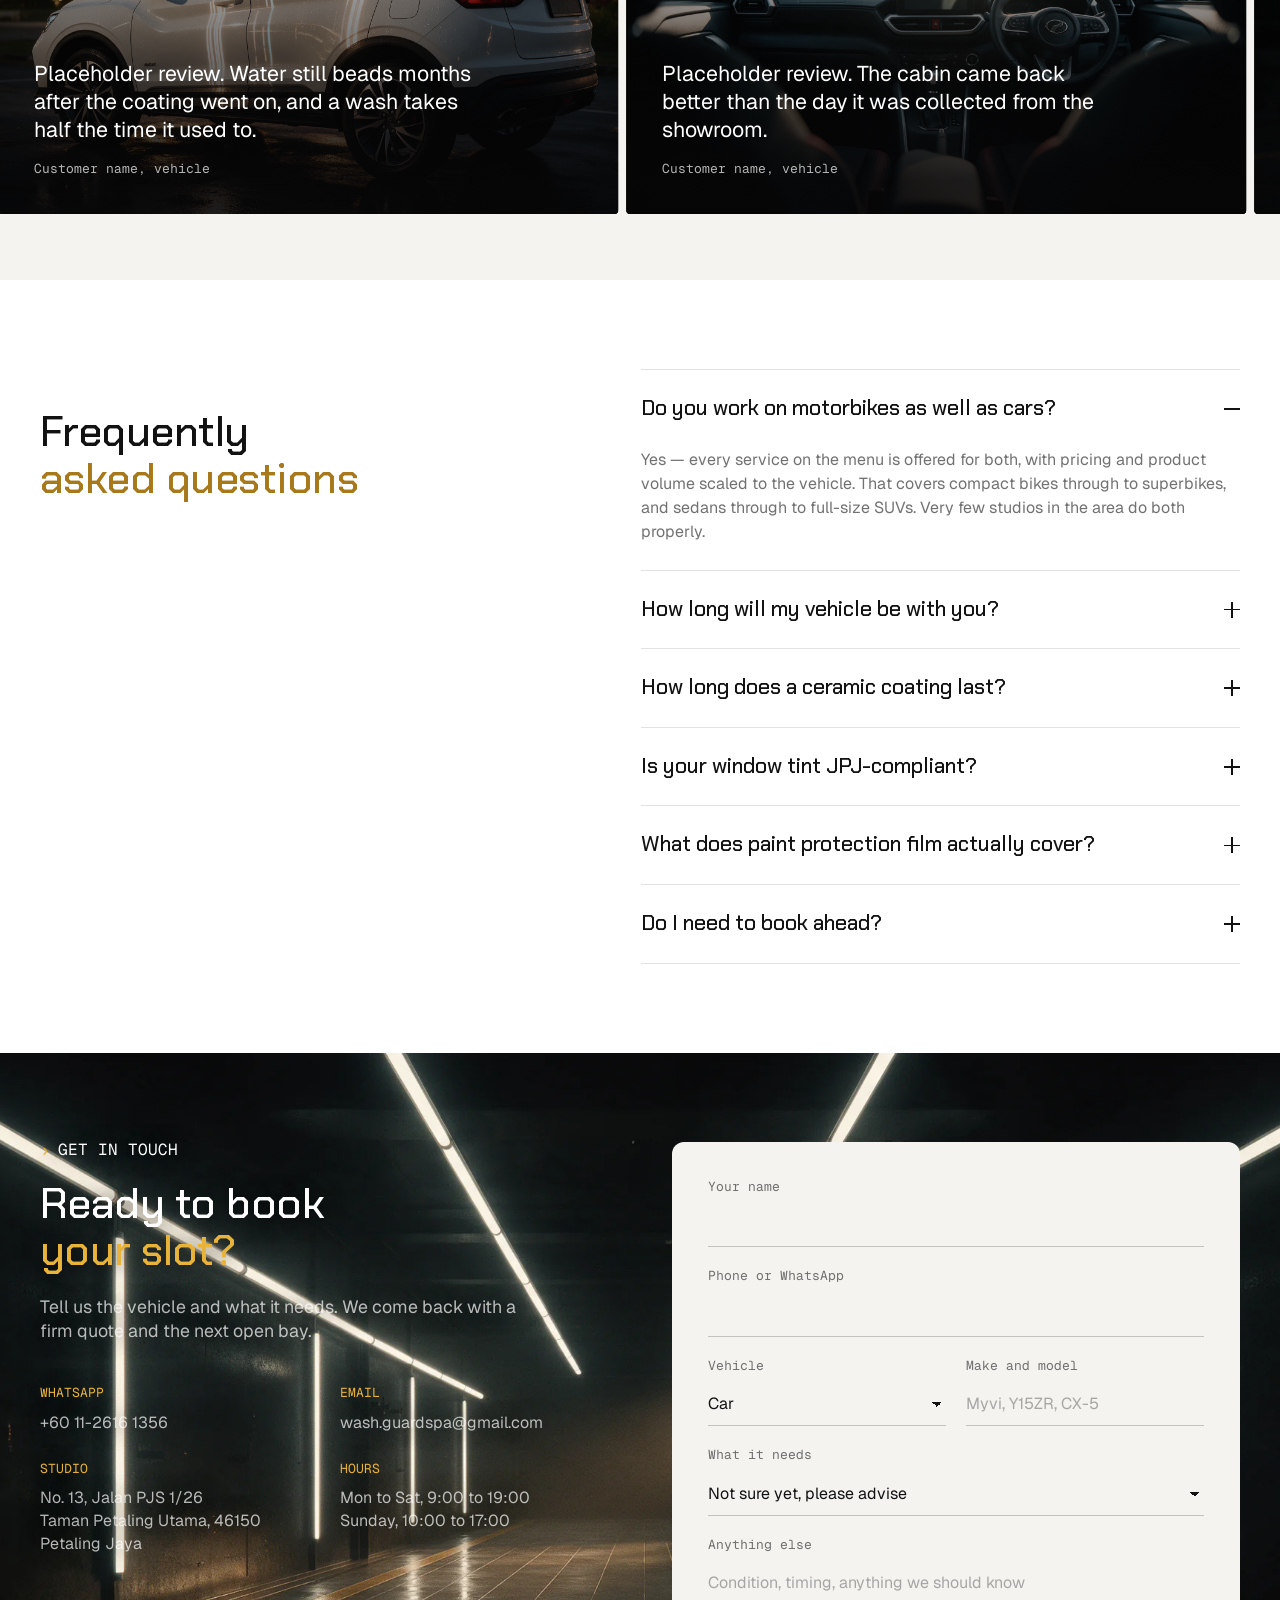
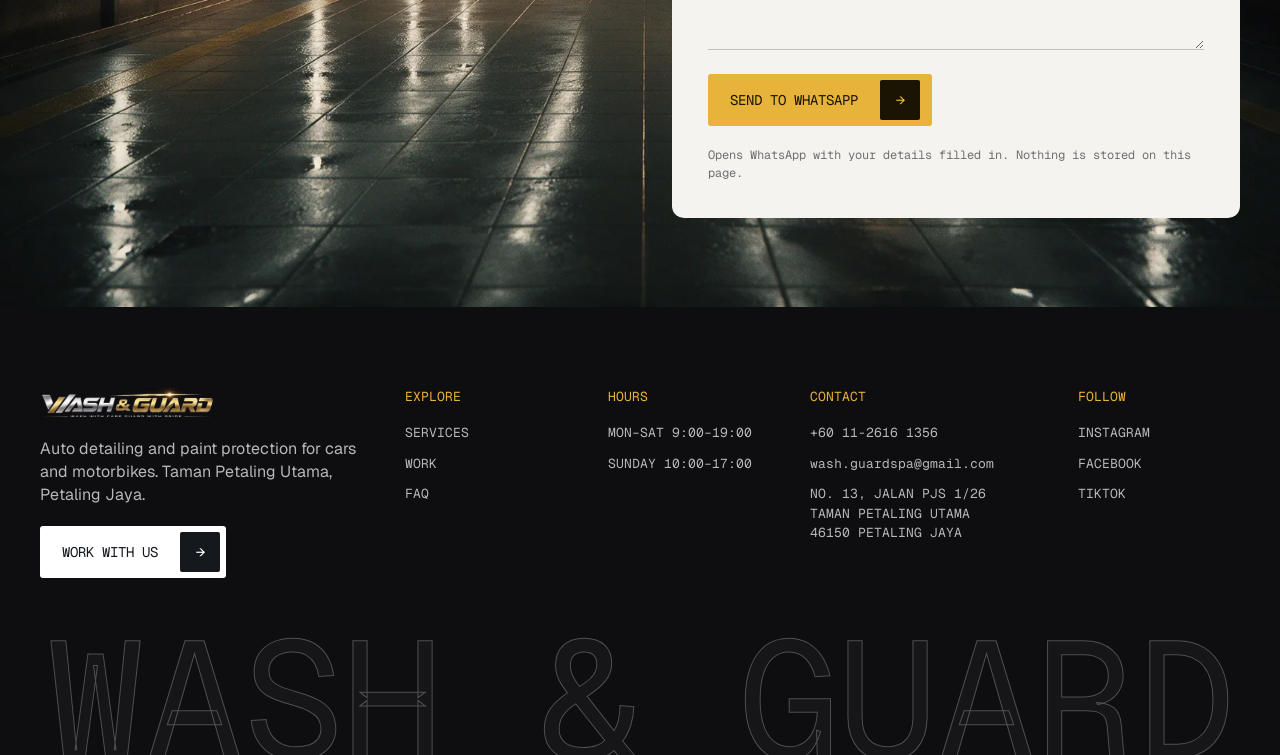
==== commit 49784bd3: "Say in the services section that a small job gets the same care The page read as though it were aime" ====
--- a/index.html
+++ b/index.html
@@ -102,6 +102,7 @@
       <div>
         <p class="eyebrow reveal">OUR SERVICES</p>
         <h2 class="reveal">Five specialities.<br><span class="accent">Two vehicle types.</span></h2>
+        <p class="sec-note sec-note-inline reveal">A weekly wash gets the same bay, the same products and the same technicians as a full protection build. Every service runs for cars and motorbikes alike, prices are set per vehicle, and no job is too small.</p>
       </div>
       <a class="btn btn-light reveal" href="#contact">GET A QUOTE <i class="ico" aria-hidden="true">&#8594;</i></a>
     </div>
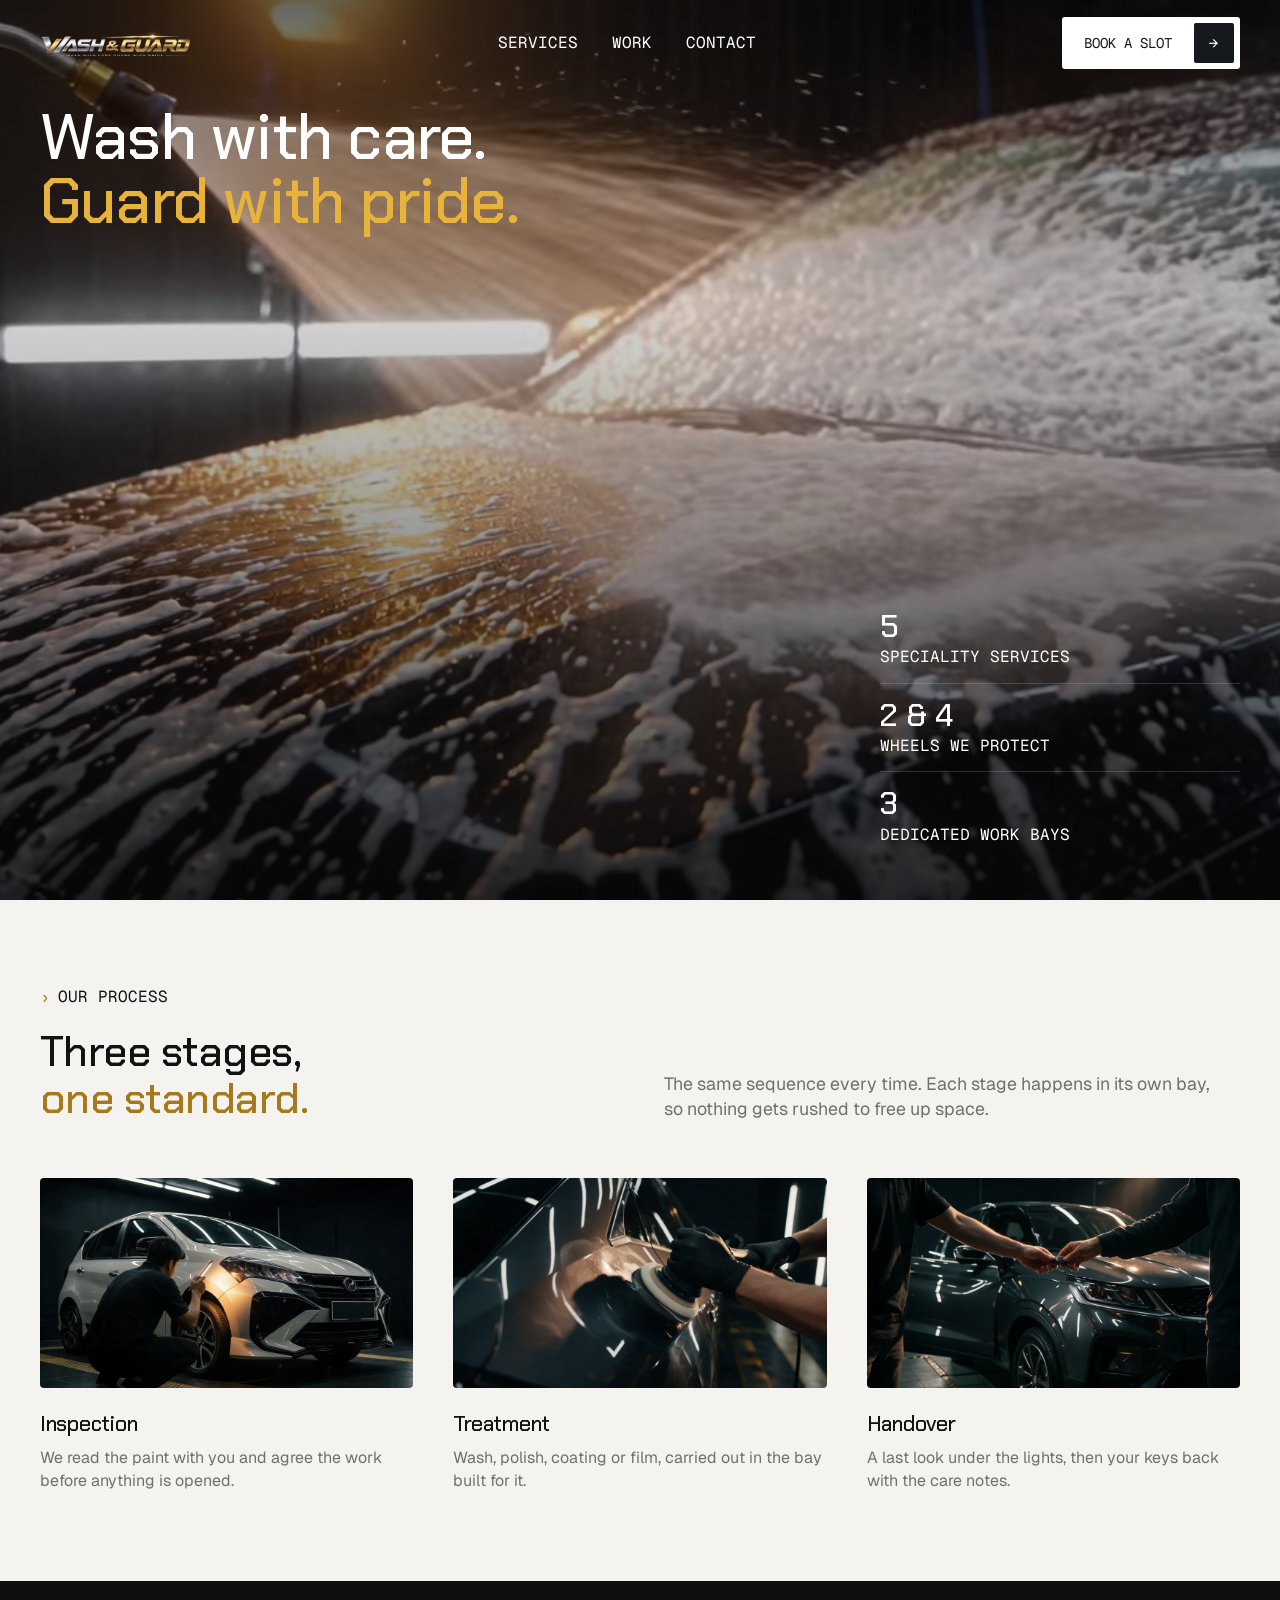
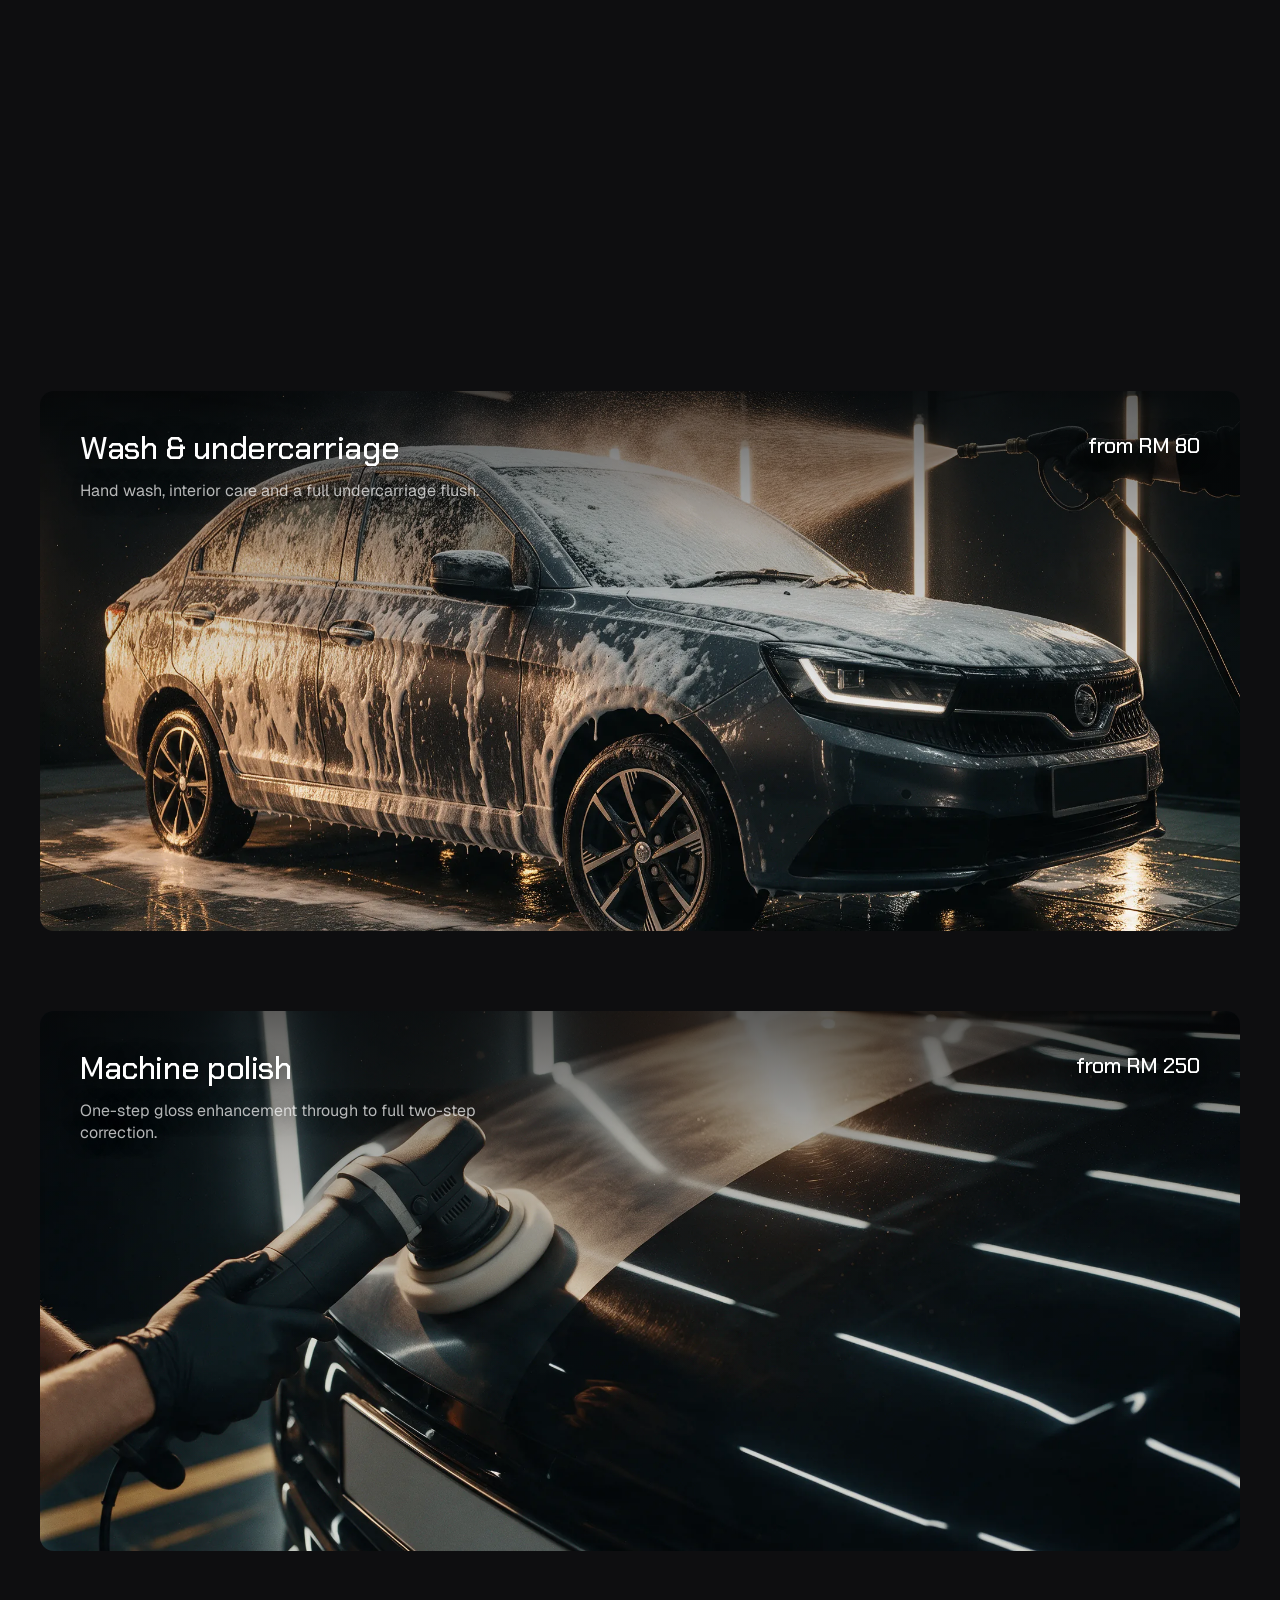
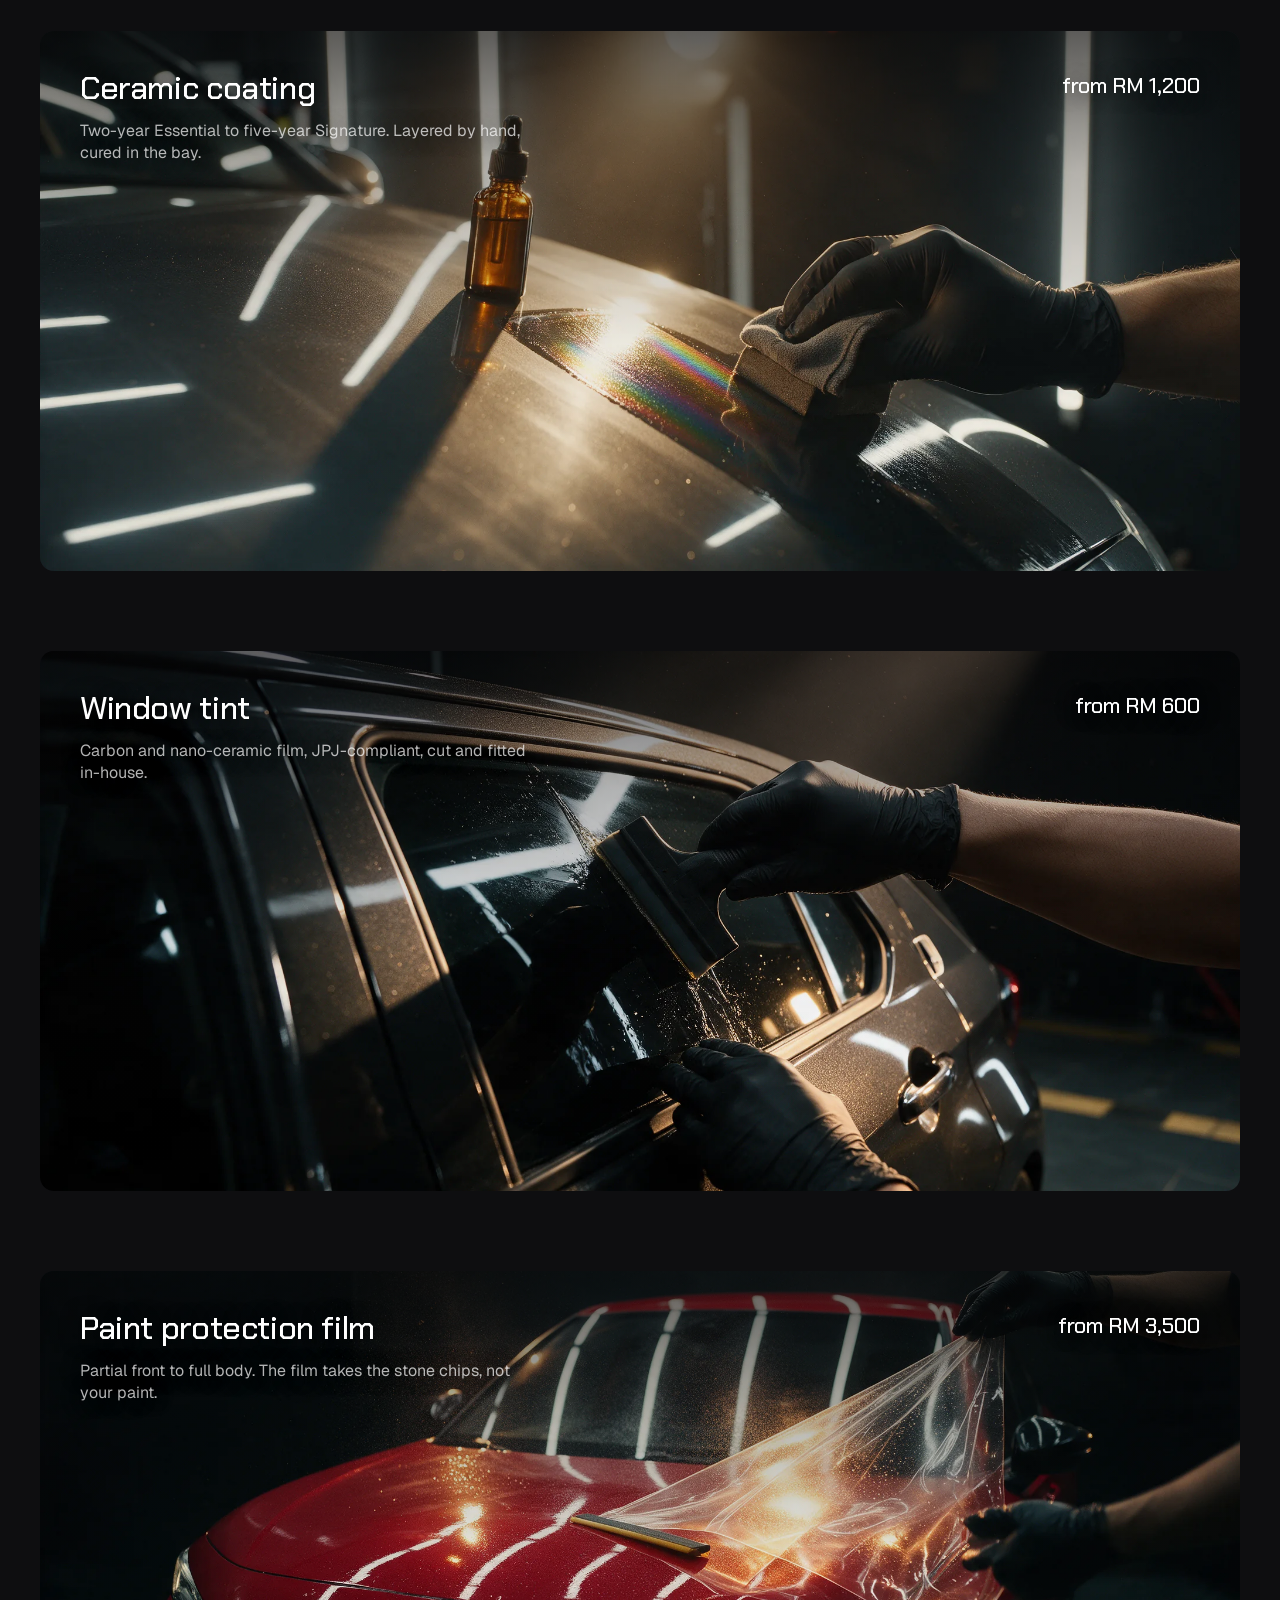
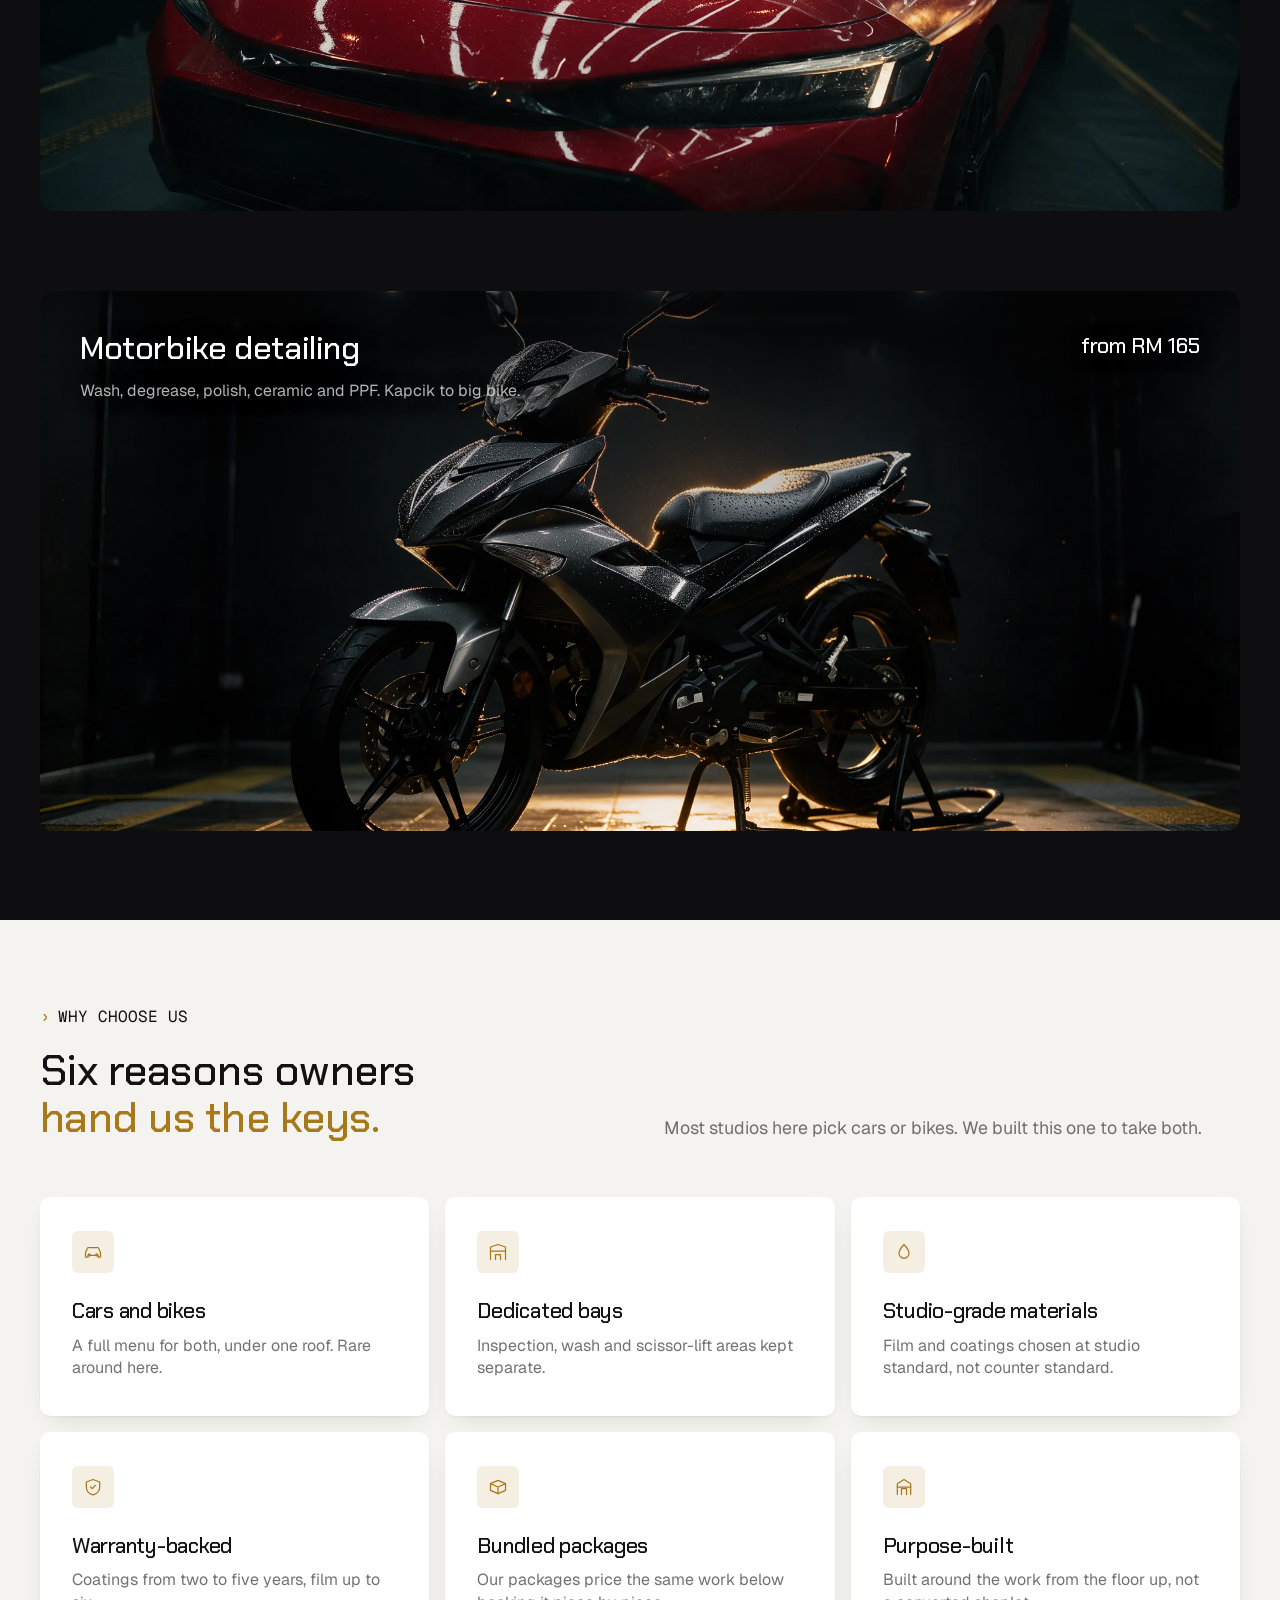
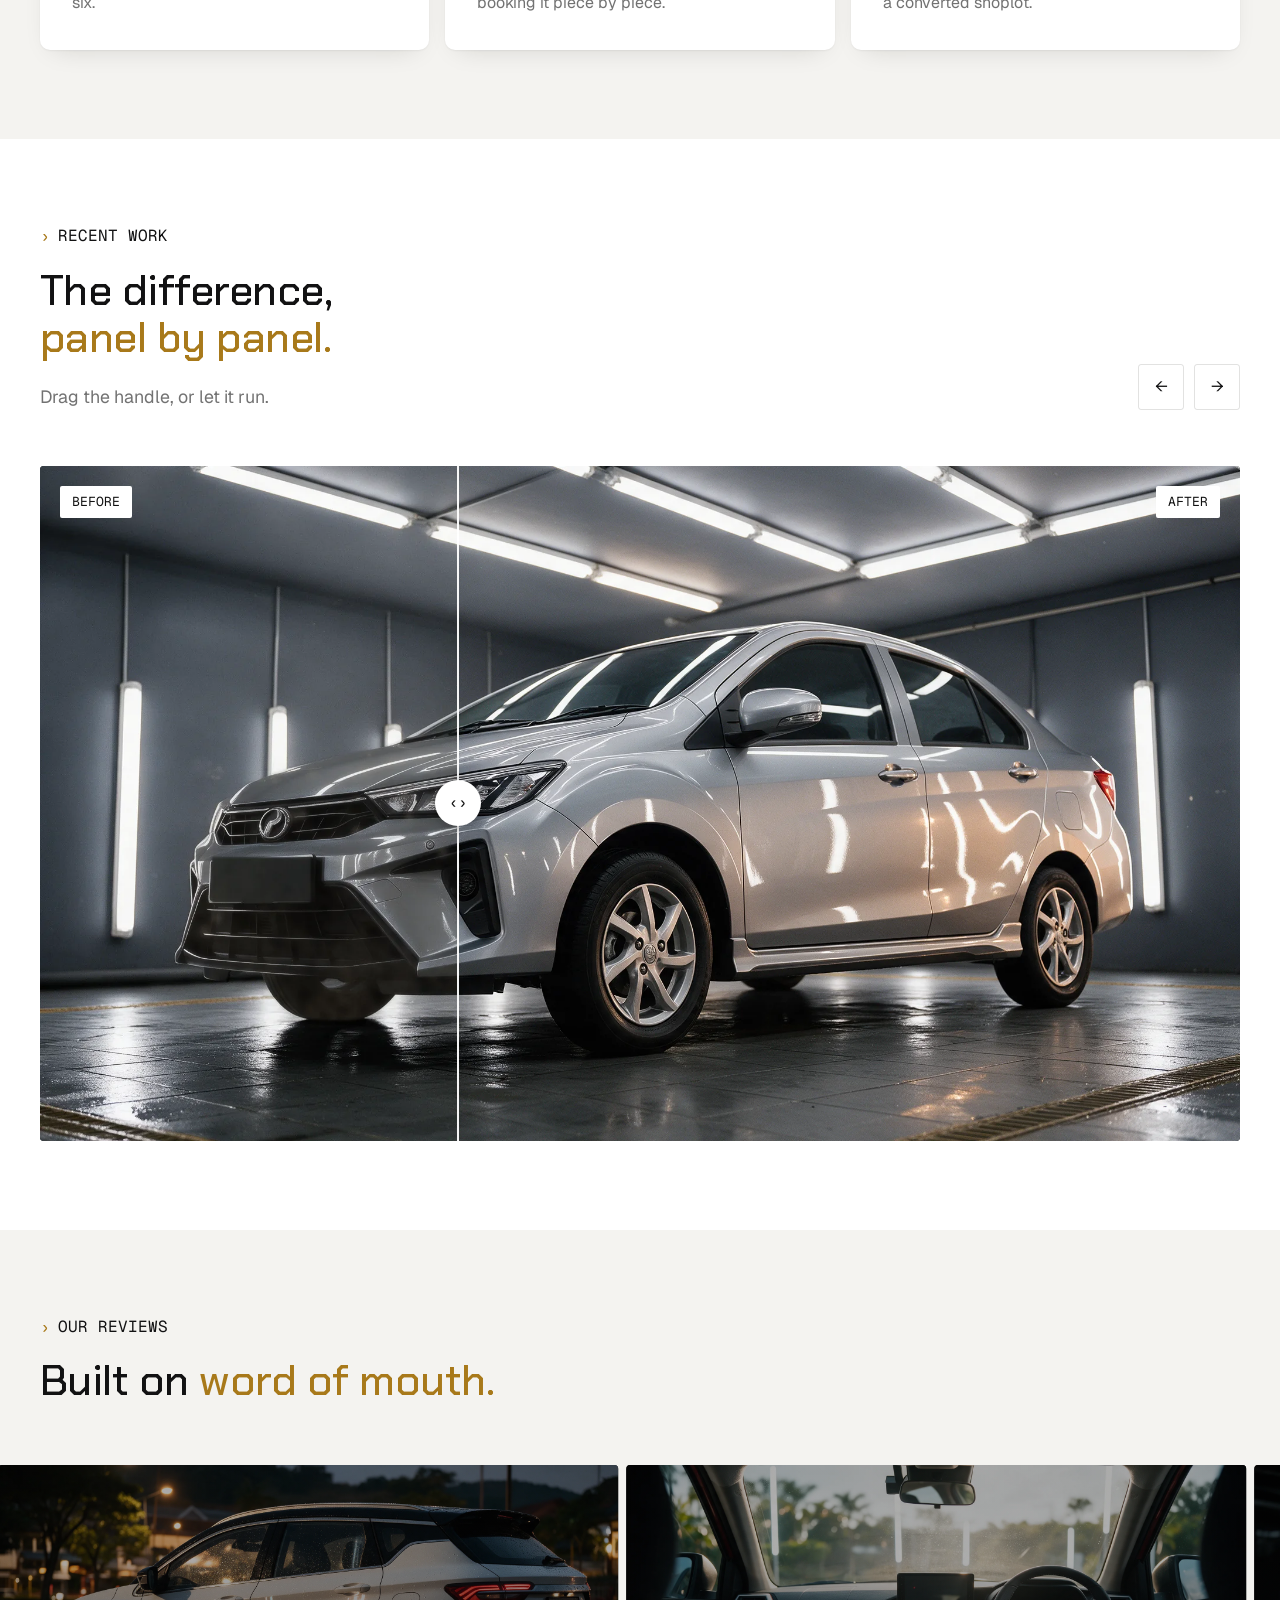
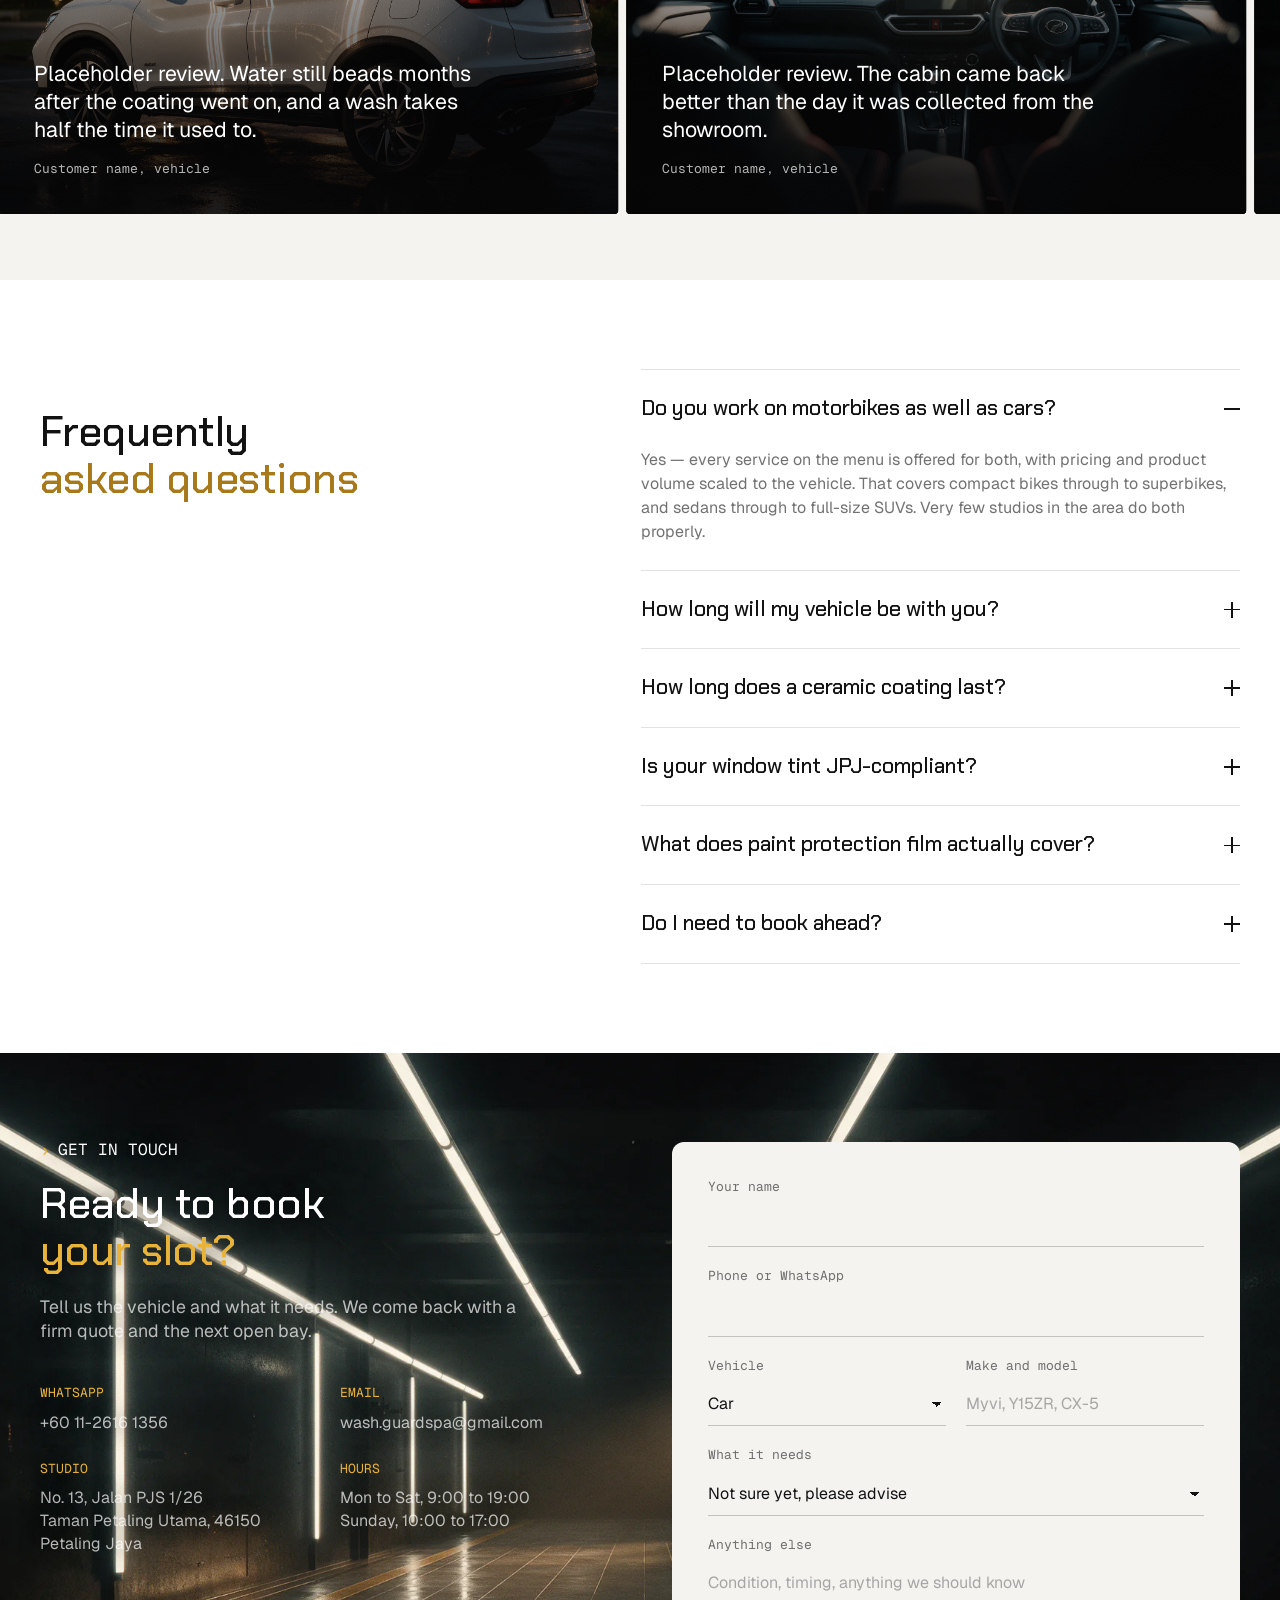
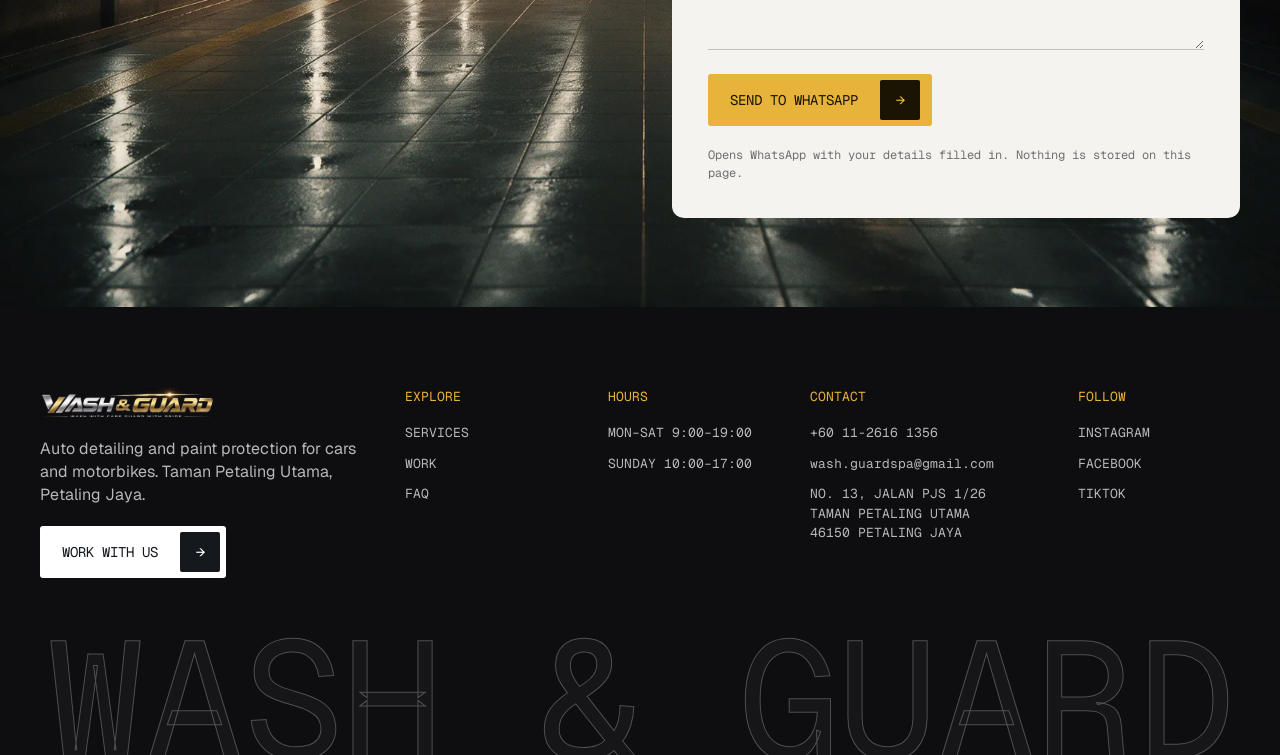
==== commit e78c5a9e: "Hero subheading carries the same promise as the services line "Whatever you drive and whatever you s" ====
--- a/index.html
+++ b/index.html
@@ -53,7 +53,7 @@
     <h1 class="hero-title reveal">Wash with care.<br><span class="accent">Guard with pride.</span></h1>
     <div class="hero-foot">
       <div class="hero-lede reveal">
-        <p>Ceramic coating, paint protection film, tint and detailing. Every make and model, two wheels or four, through the same process.</p>
+        <p>Ceramic coating, paint protection film, tint and detailing for cars and motorbikes. Whatever you drive and whatever you spend, the standard does not change.</p>
         <a class="btn btn-light" href="#services">SEE OUR SERVICES <i class="ico" aria-hidden="true">&#8594;</i></a>
       </div>
       <dl class="stats reveal">
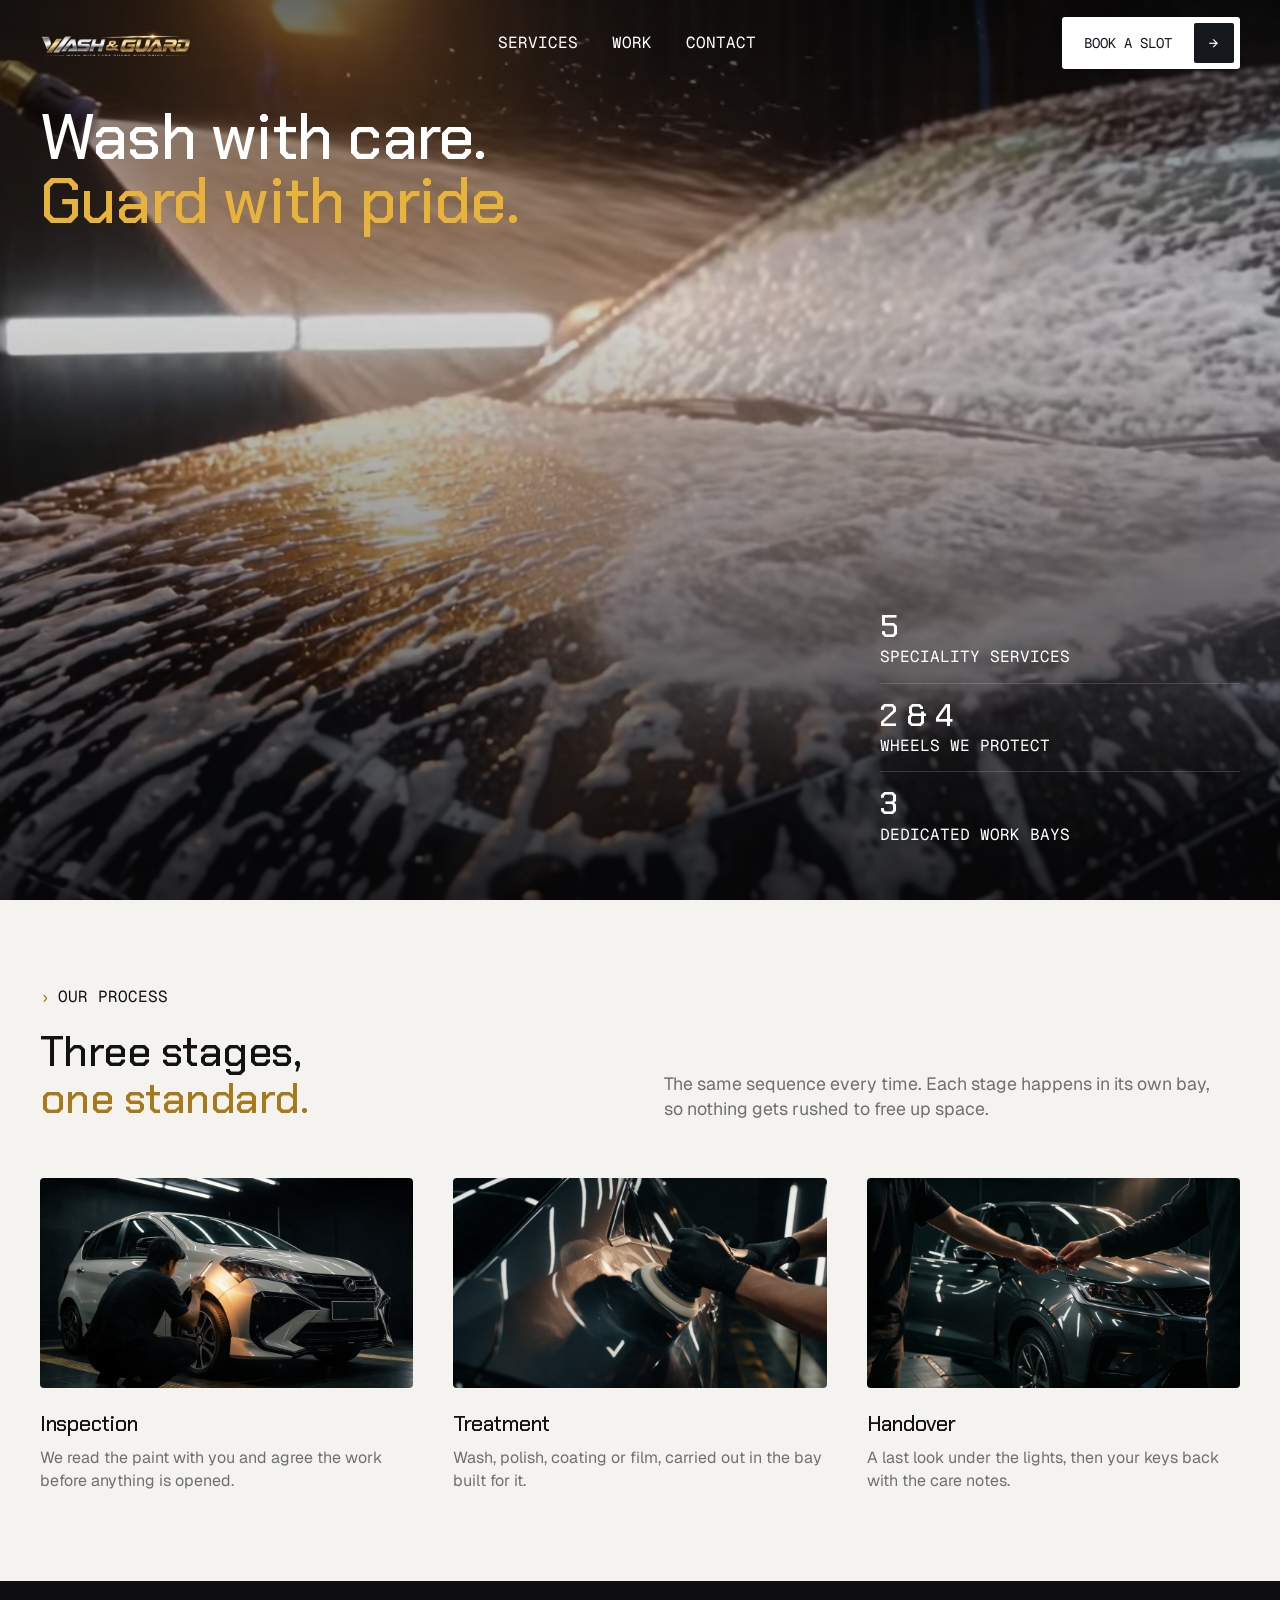
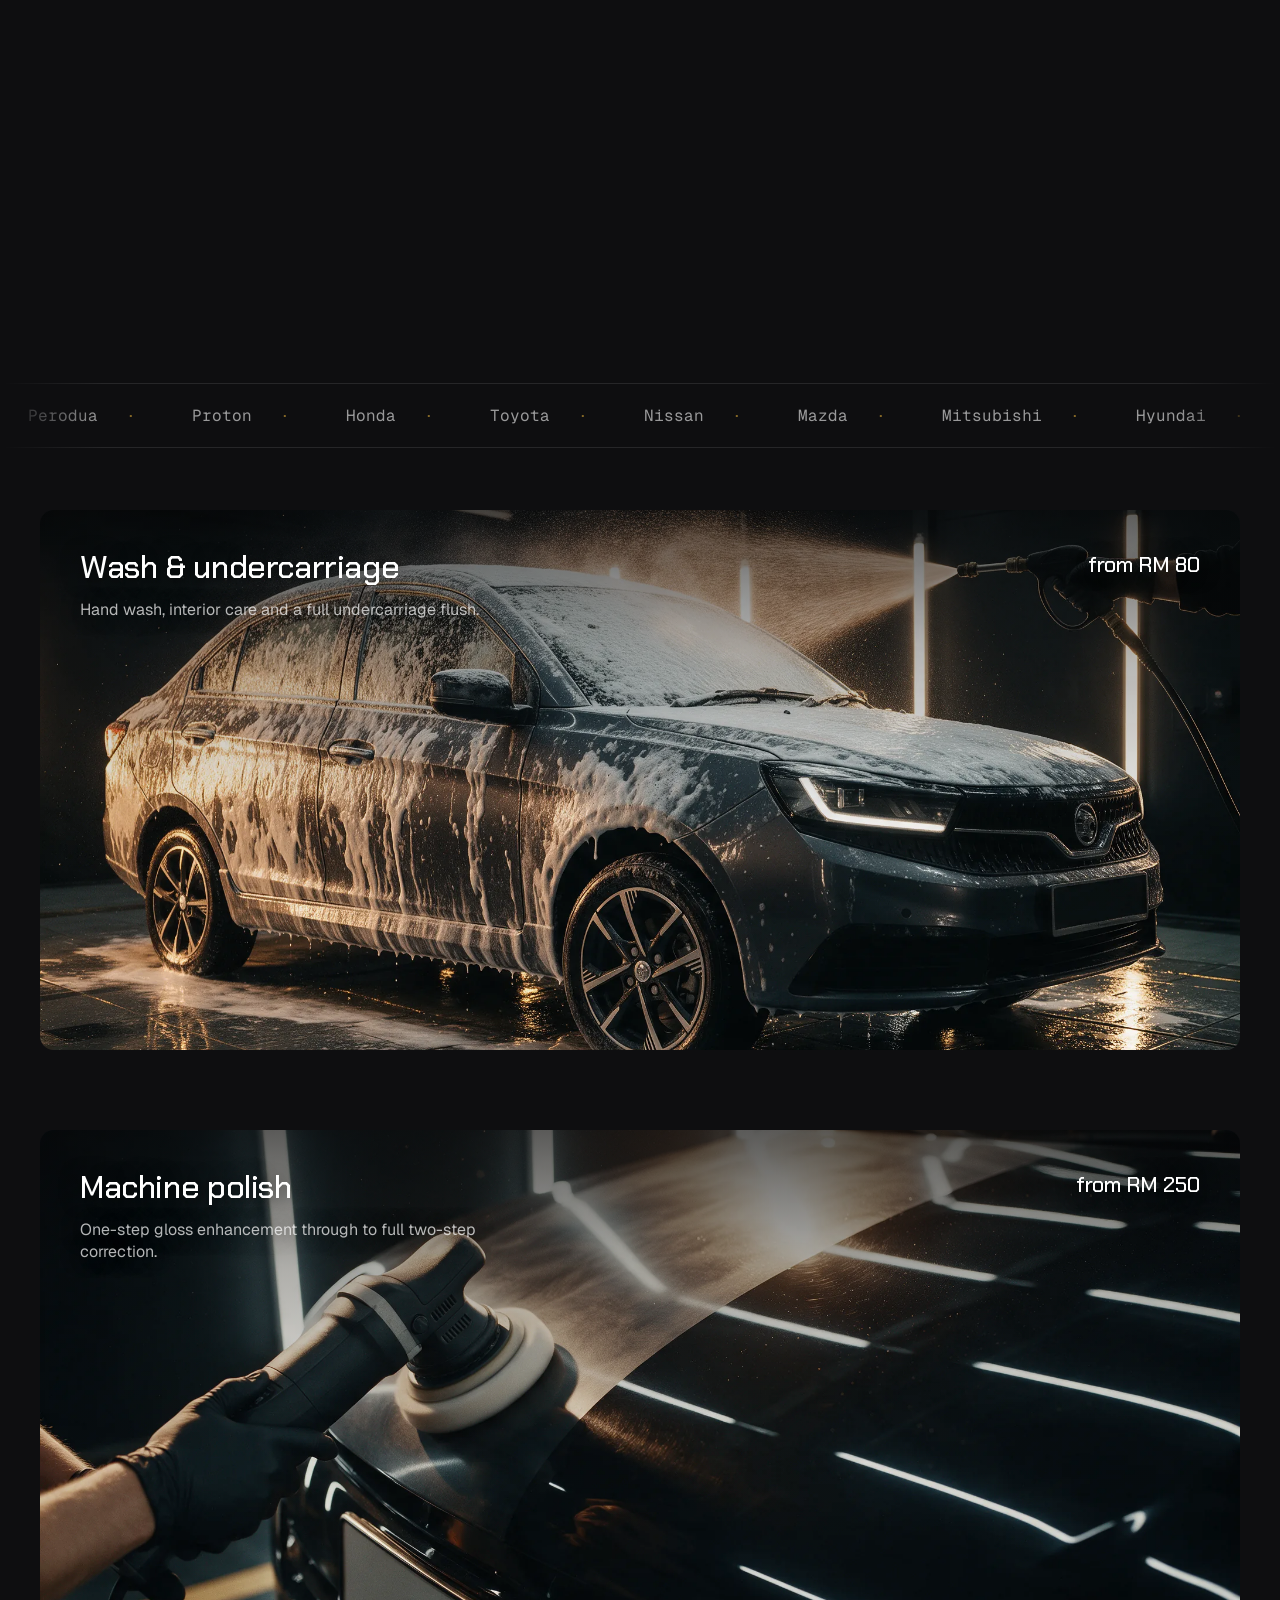
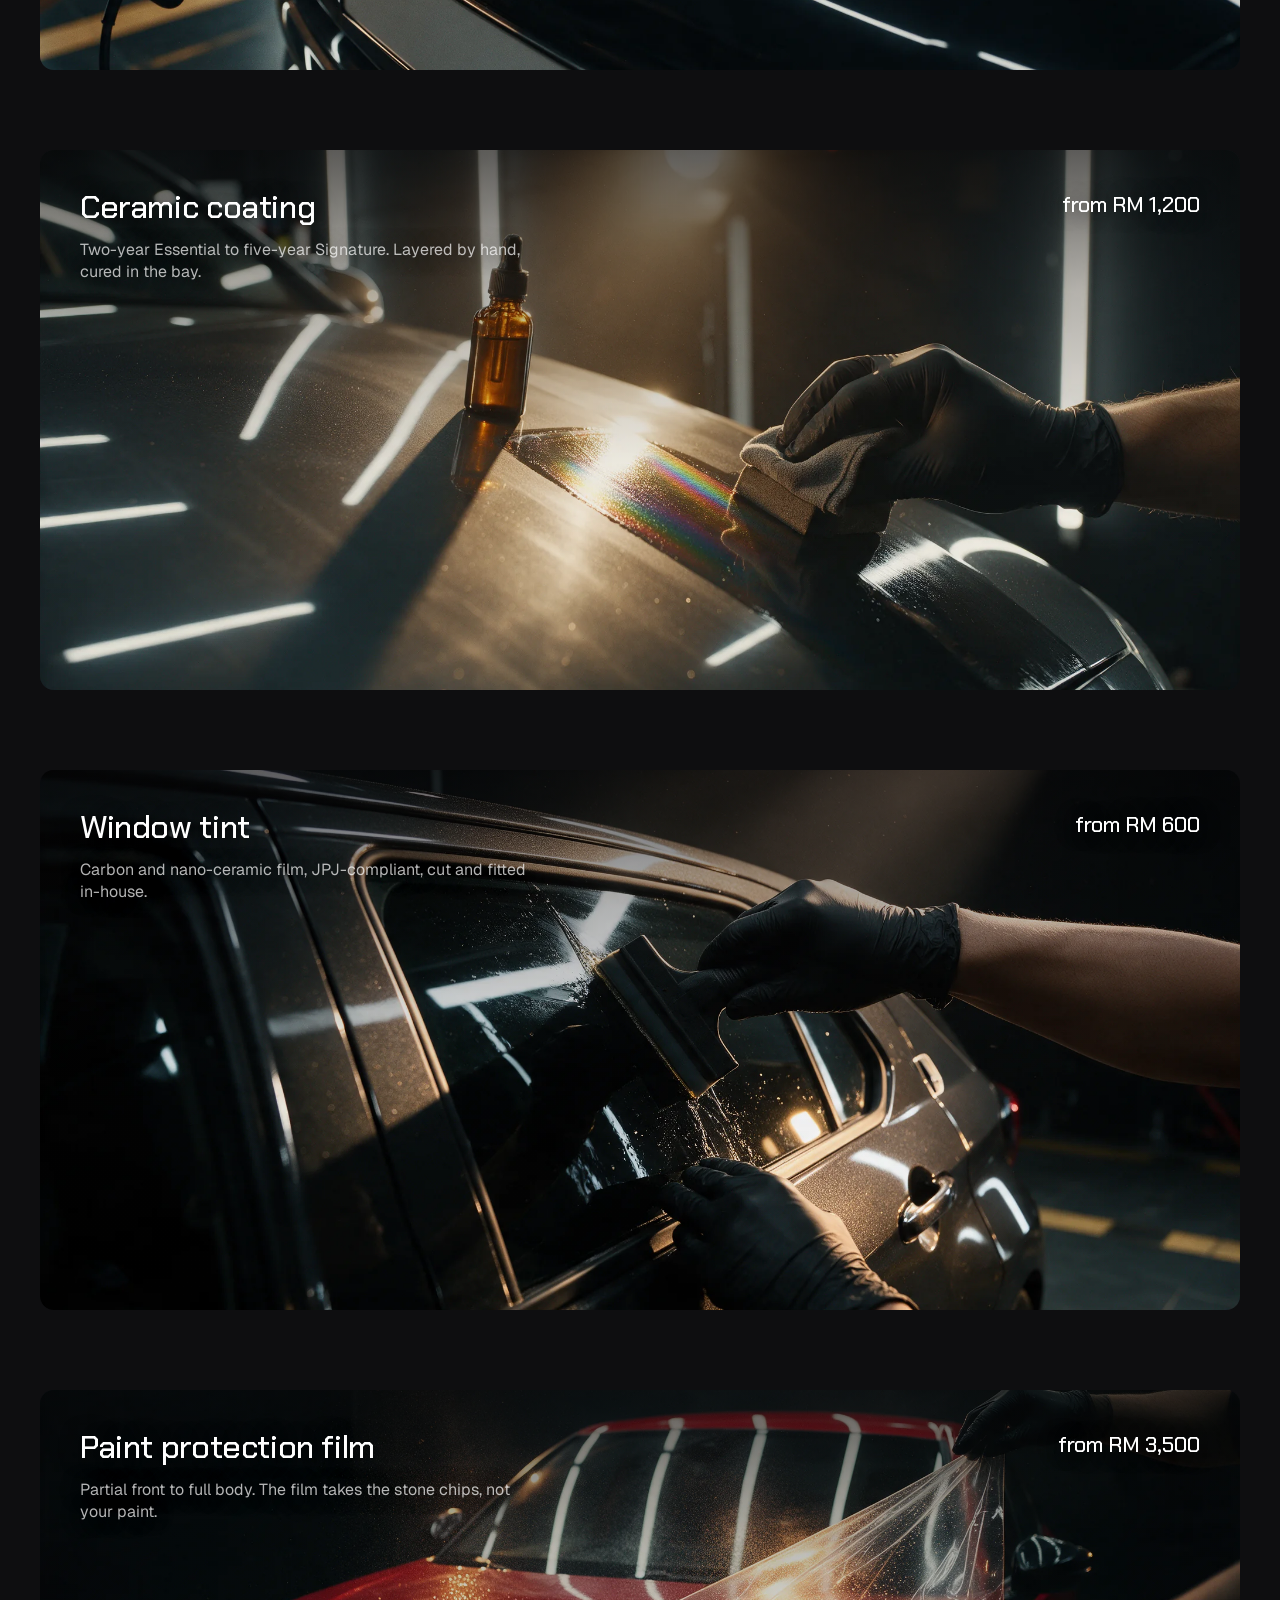
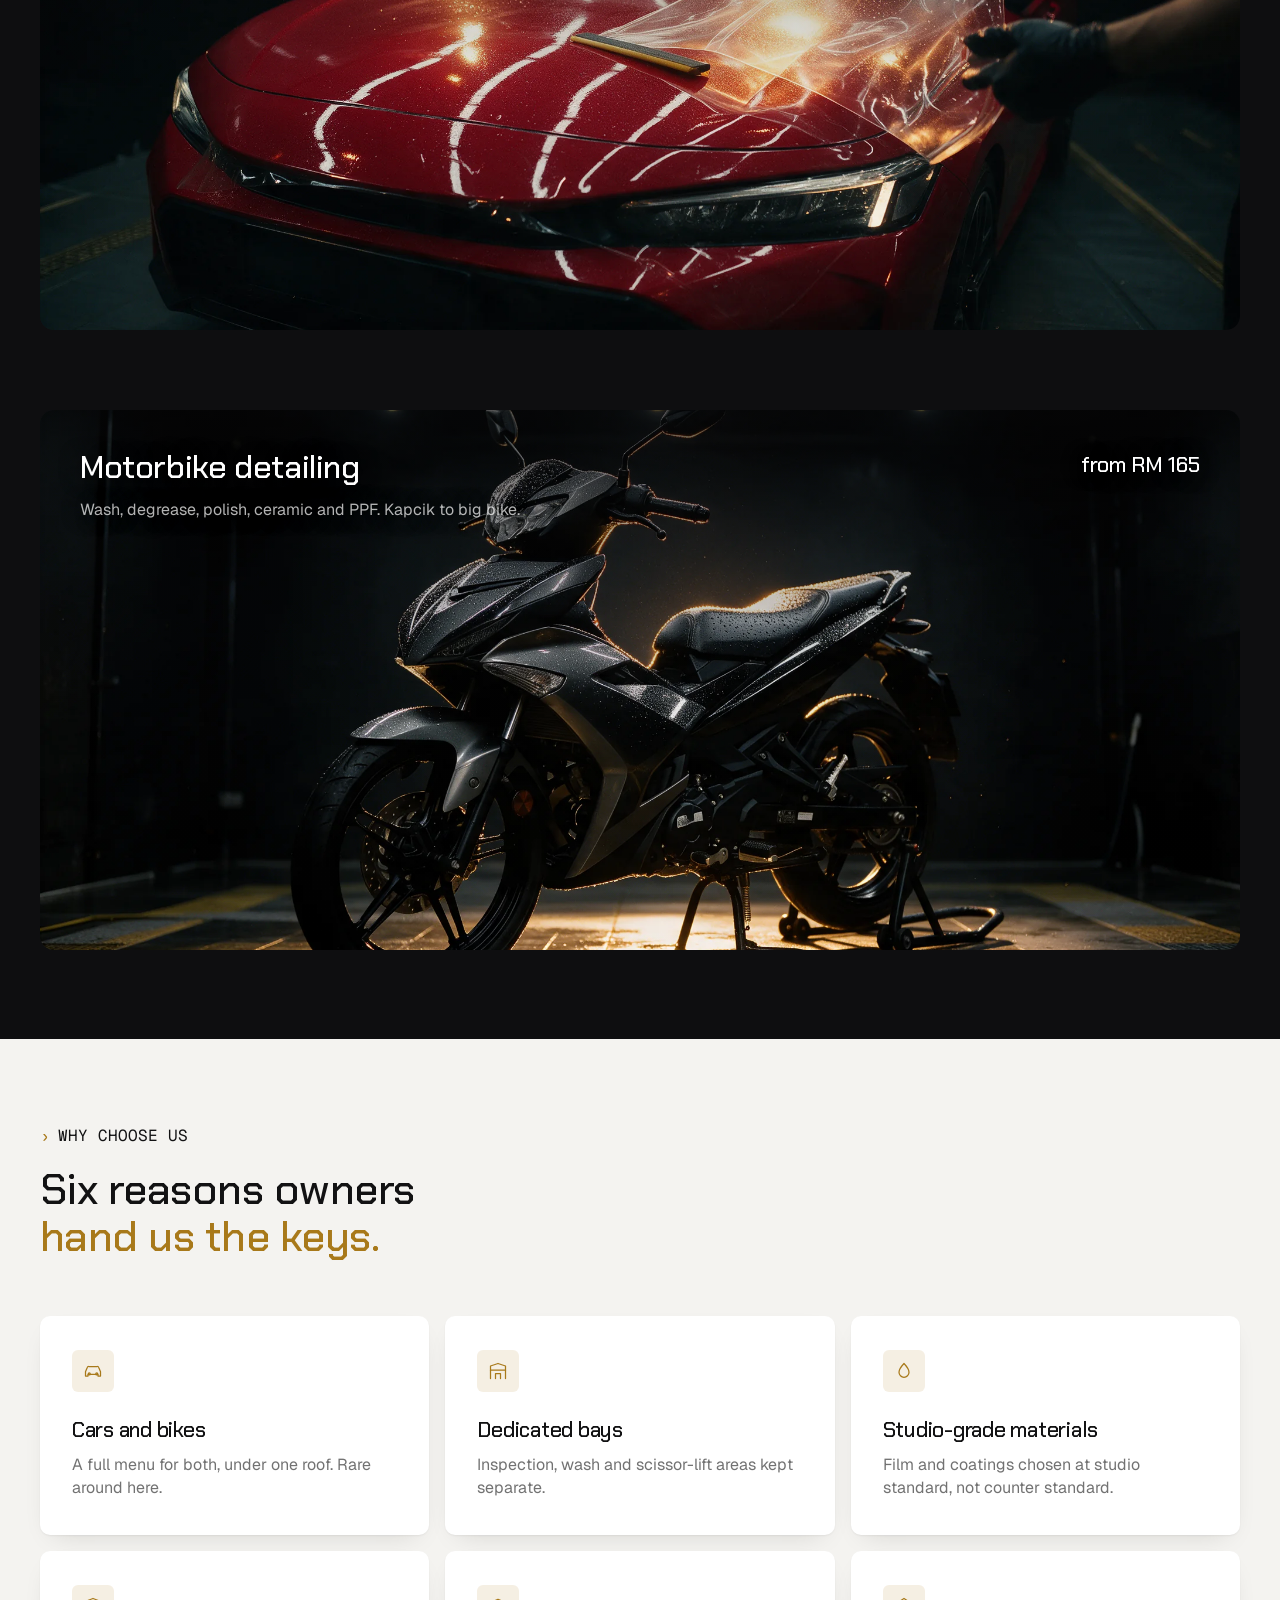
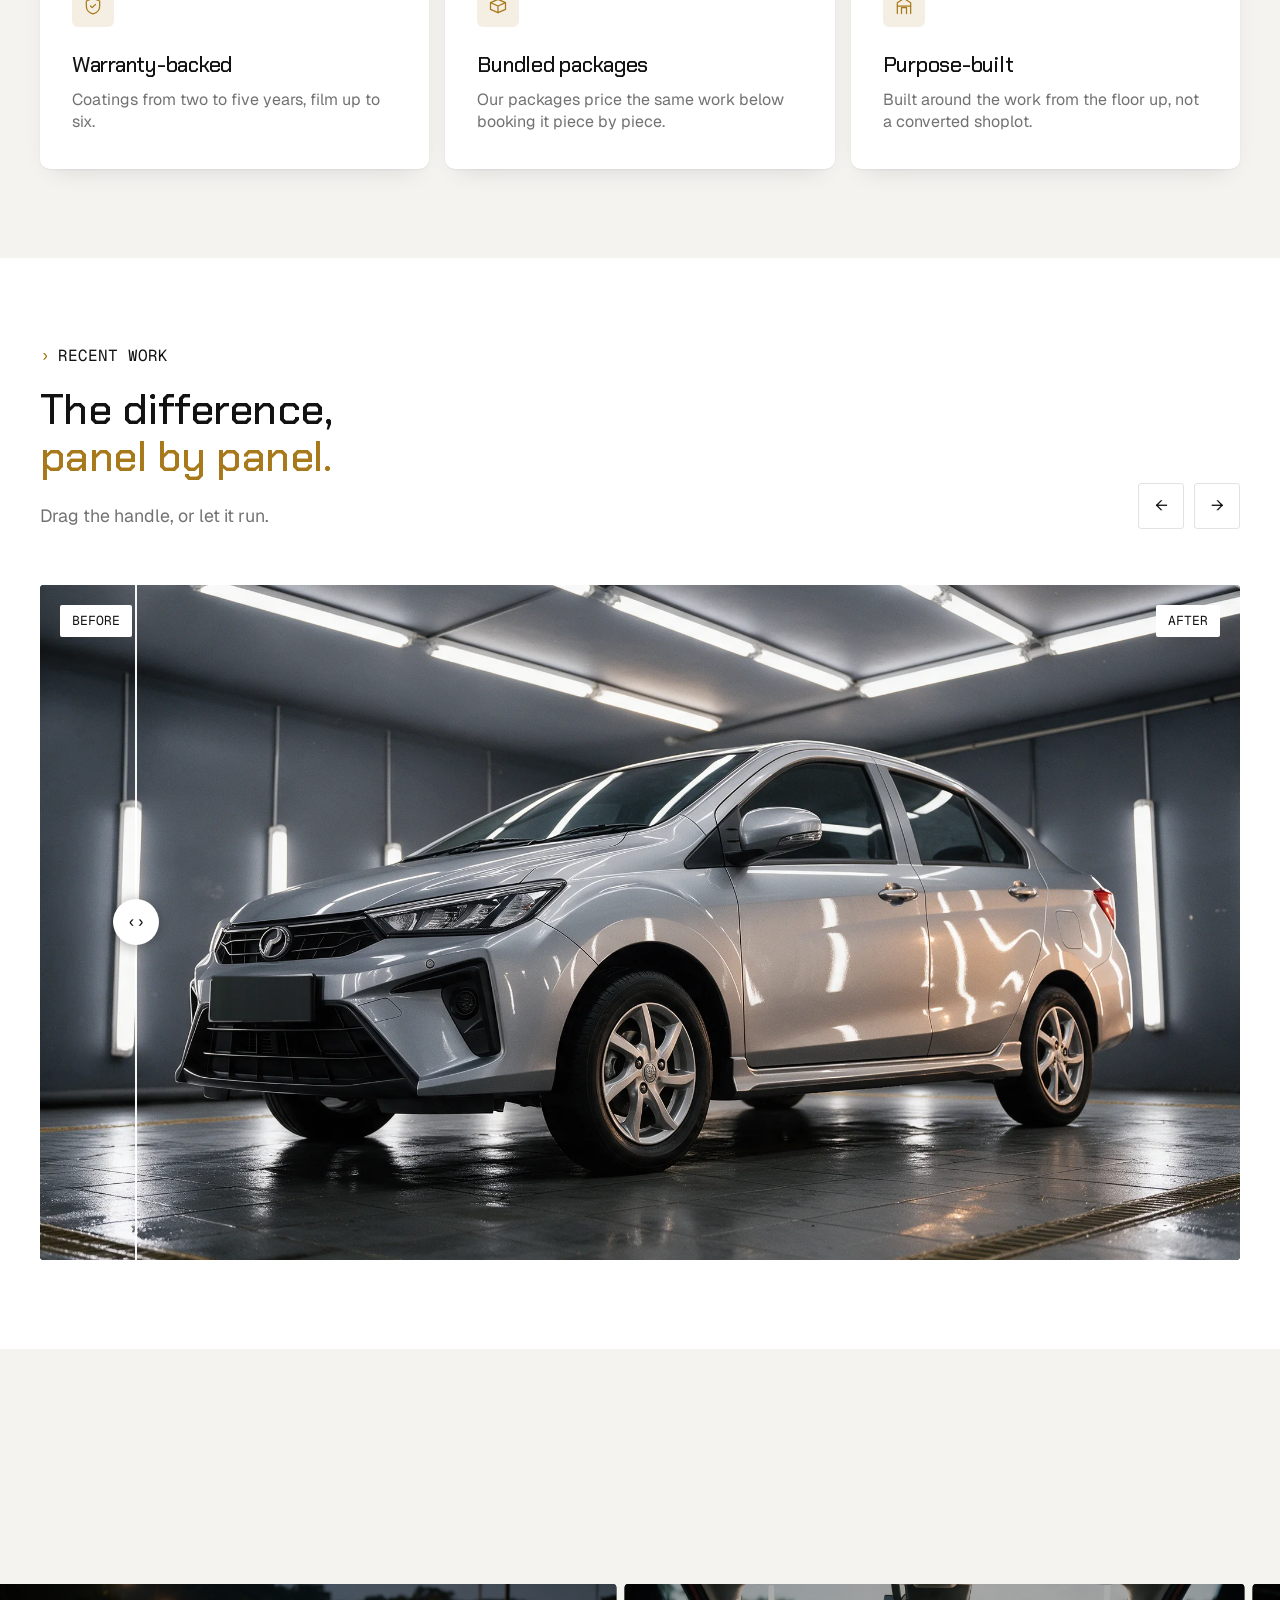
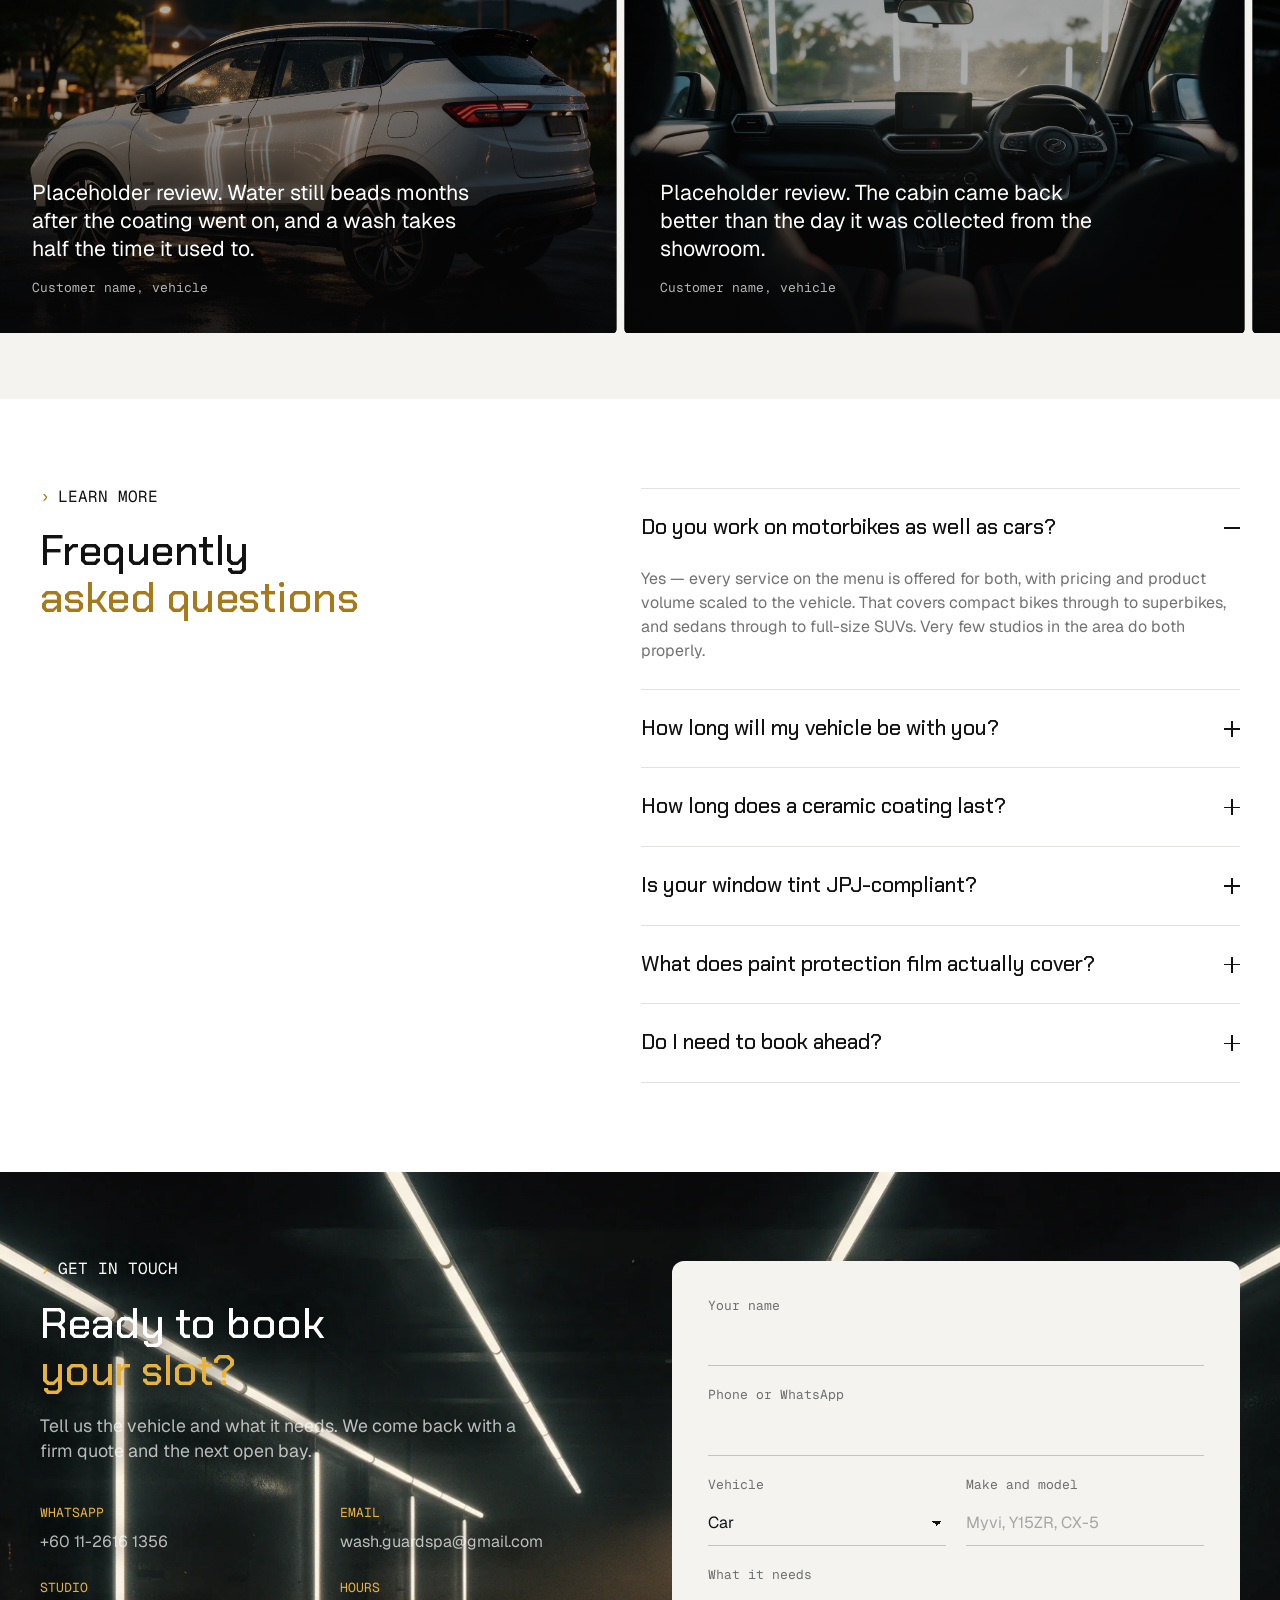
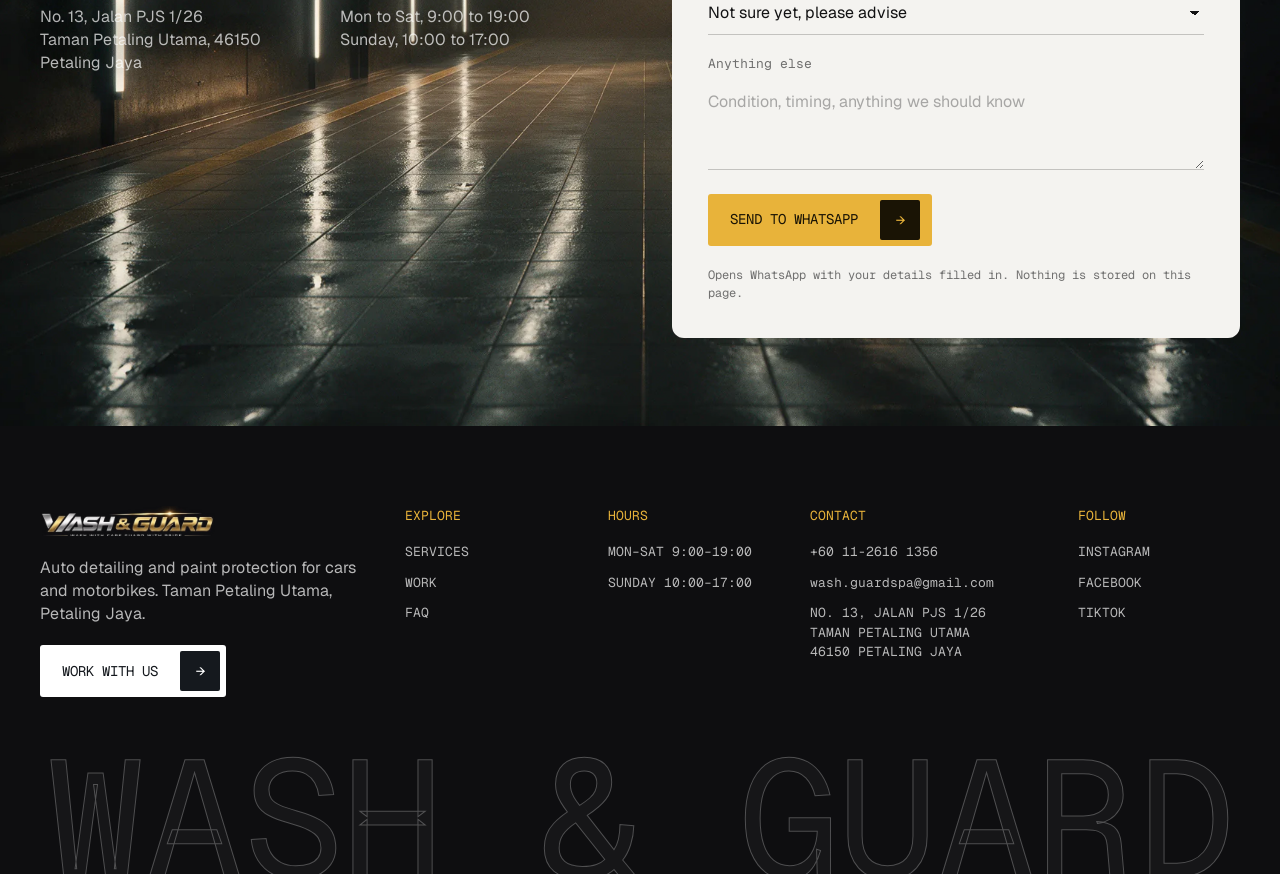
==== commit dbfde1ee: "Brand marquee in the services section Eighteen makes drifting through the services section, mass-mar" ====
--- a/index.html
+++ b/index.html
@@ -107,6 +107,29 @@
       <a class="btn btn-light reveal" href="#contact">GET A QUOTE <i class="ico" aria-hidden="true">&#8594;</i></a>
     </div>
   </div>
+  <div class="brands" id="brands-wrap" aria-label="Makes we work on">
+    <ul class="brands-track" id="brands-track">
+      <li class="brand-item">Perodua</li>
+      <li class="brand-item">Proton</li>
+      <li class="brand-item">Honda</li>
+      <li class="brand-item">Toyota</li>
+      <li class="brand-item">Nissan</li>
+      <li class="brand-item">Mazda</li>
+      <li class="brand-item">Mitsubishi</li>
+      <li class="brand-item">Hyundai</li>
+      <li class="brand-item">Kia</li>
+      <li class="brand-item">Volkswagen</li>
+      <li class="brand-item">BMW</li>
+      <li class="brand-item">Mercedes-Benz</li>
+      <li class="brand-item">Lexus</li>
+      <li class="brand-item">Porsche</li>
+      <li class="brand-item">Yamaha</li>
+      <li class="brand-item">Kawasaki</li>
+      <li class="brand-item">Suzuki</li>
+      <li class="brand-item">Ducati</li>
+    </ul>
+  </div>
+
   <div class="wrap stack">
     <article class="svc">
       <img src="assets/service-wash.webp" alt="A sedan covered in snow foam during a wash" width="2048" height="1152" loading="lazy">
--- a/styles.css
+++ b/styles.css
@@ -189,6 +189,25 @@
 .trio-item img{width:100%;aspect-ratio:16/9;object-fit:cover;border-radius:4px}
 .trio-item h3{font-size:var(--fs-h3);line-height:1.2;margin:24px 0 10px}
 .trio-item p{font-size:var(--fs-body);line-height:1.4;color:var(--on-paper-mute)}
+
+/* ============ brand marquee ============
+   Names set in type rather than manufacturer logos. A row of badges reads as
+   "our partners", which is both misleading and the thing trademark law guards;
+   names read as a plain statement of what comes through the bay. */
+.brands{overflow:hidden;margin:46px 0 54px;
+  border-block:1px solid rgba(255,255,255,.1);padding-block:22px;
+  -webkit-mask-image:linear-gradient(to right,transparent,#000 8%,#000 92%,transparent);
+  mask-image:linear-gradient(to right,transparent,#000 8%,#000 92%,transparent)}
+.brands-track{display:flex;align-items:center;width:max-content;
+  margin:0;padding:0;list-style:none;will-change:transform}
+.brand-item{flex:none;padding-inline:28px;font-family:var(--mono);font-size:16px;
+  line-height:1.2;white-space:nowrap;color:rgba(255,255,255,.58)}
+.brand-item::after{content:"·";margin-left:28px;color:var(--gold);opacity:.55}
+@media (max-width:809px){
+  .brands{margin:34px 0 40px;padding-block:18px}
+  .brand-item{padding-inline:18px;font-size:14px}
+  .brand-item::after{margin-left:18px}
+}
 
 /* ============ services sticky stack ============ */
 .stack{padding-top:8px}
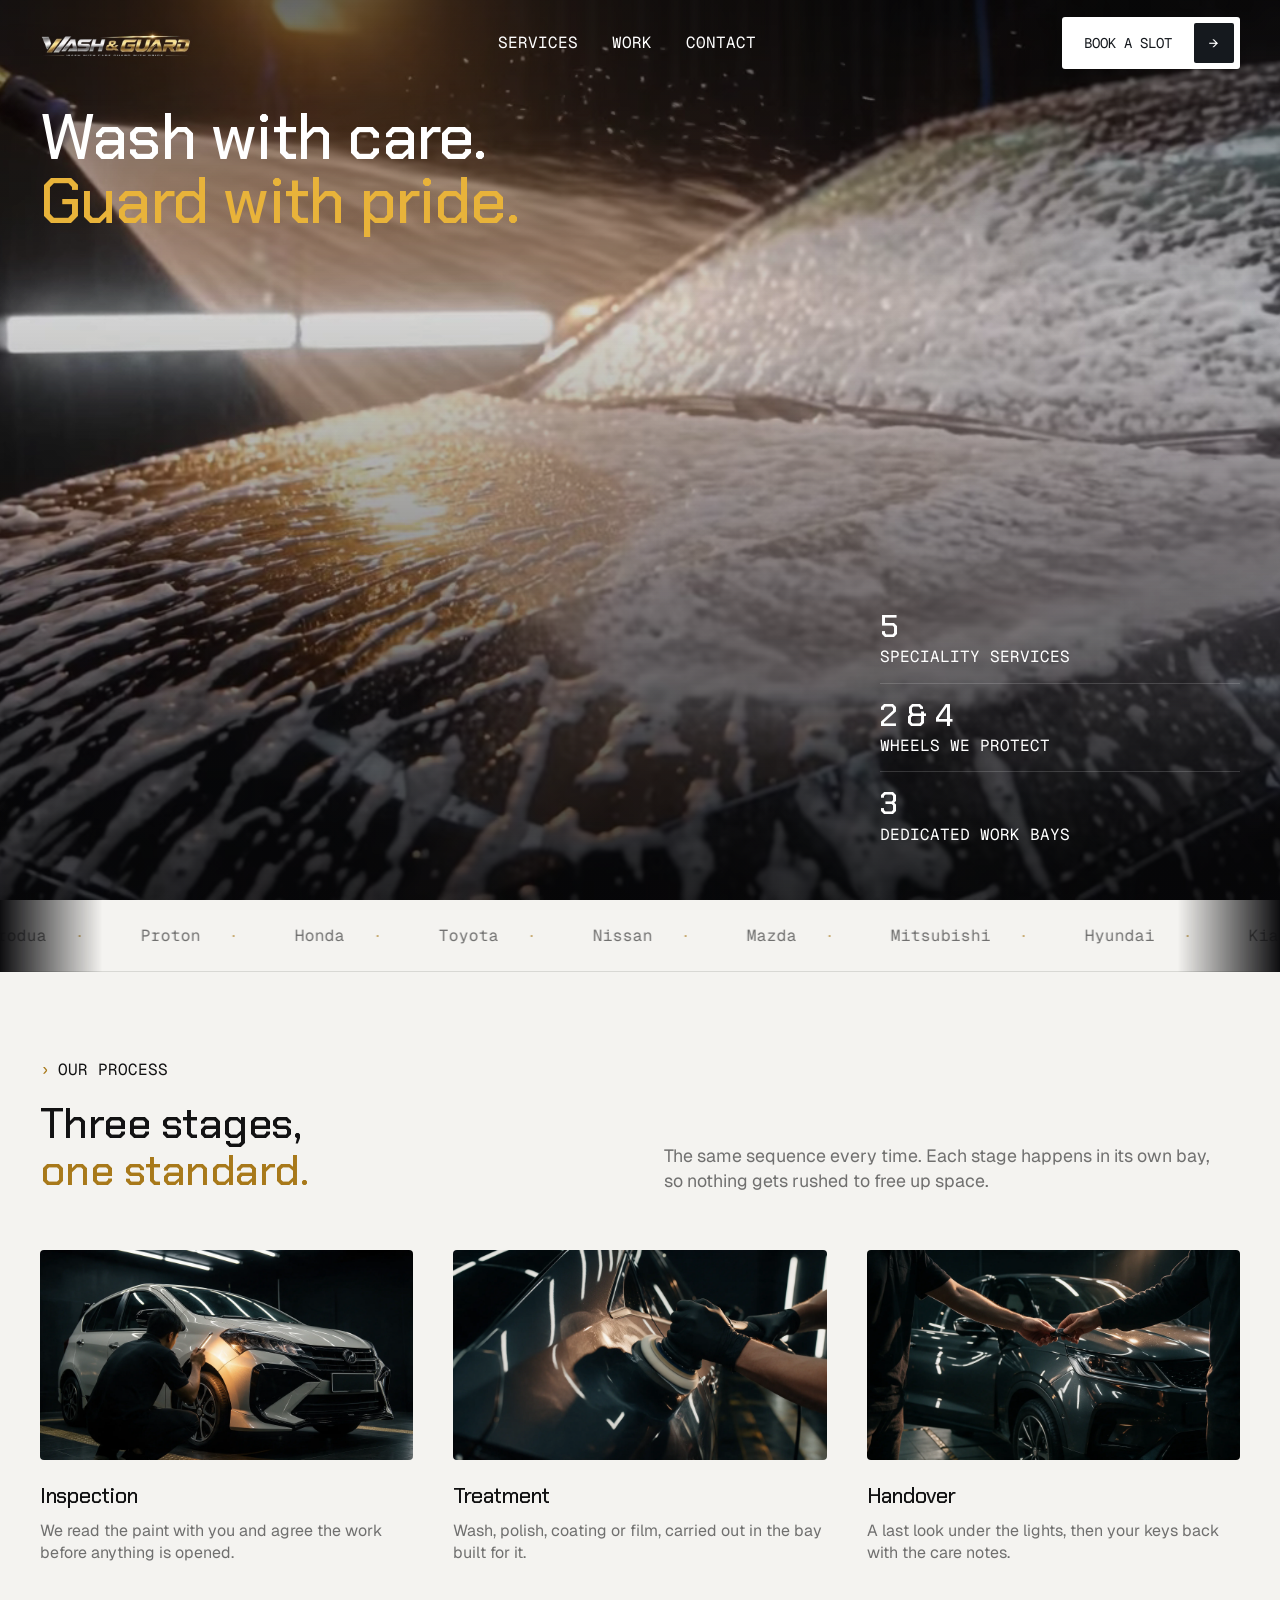
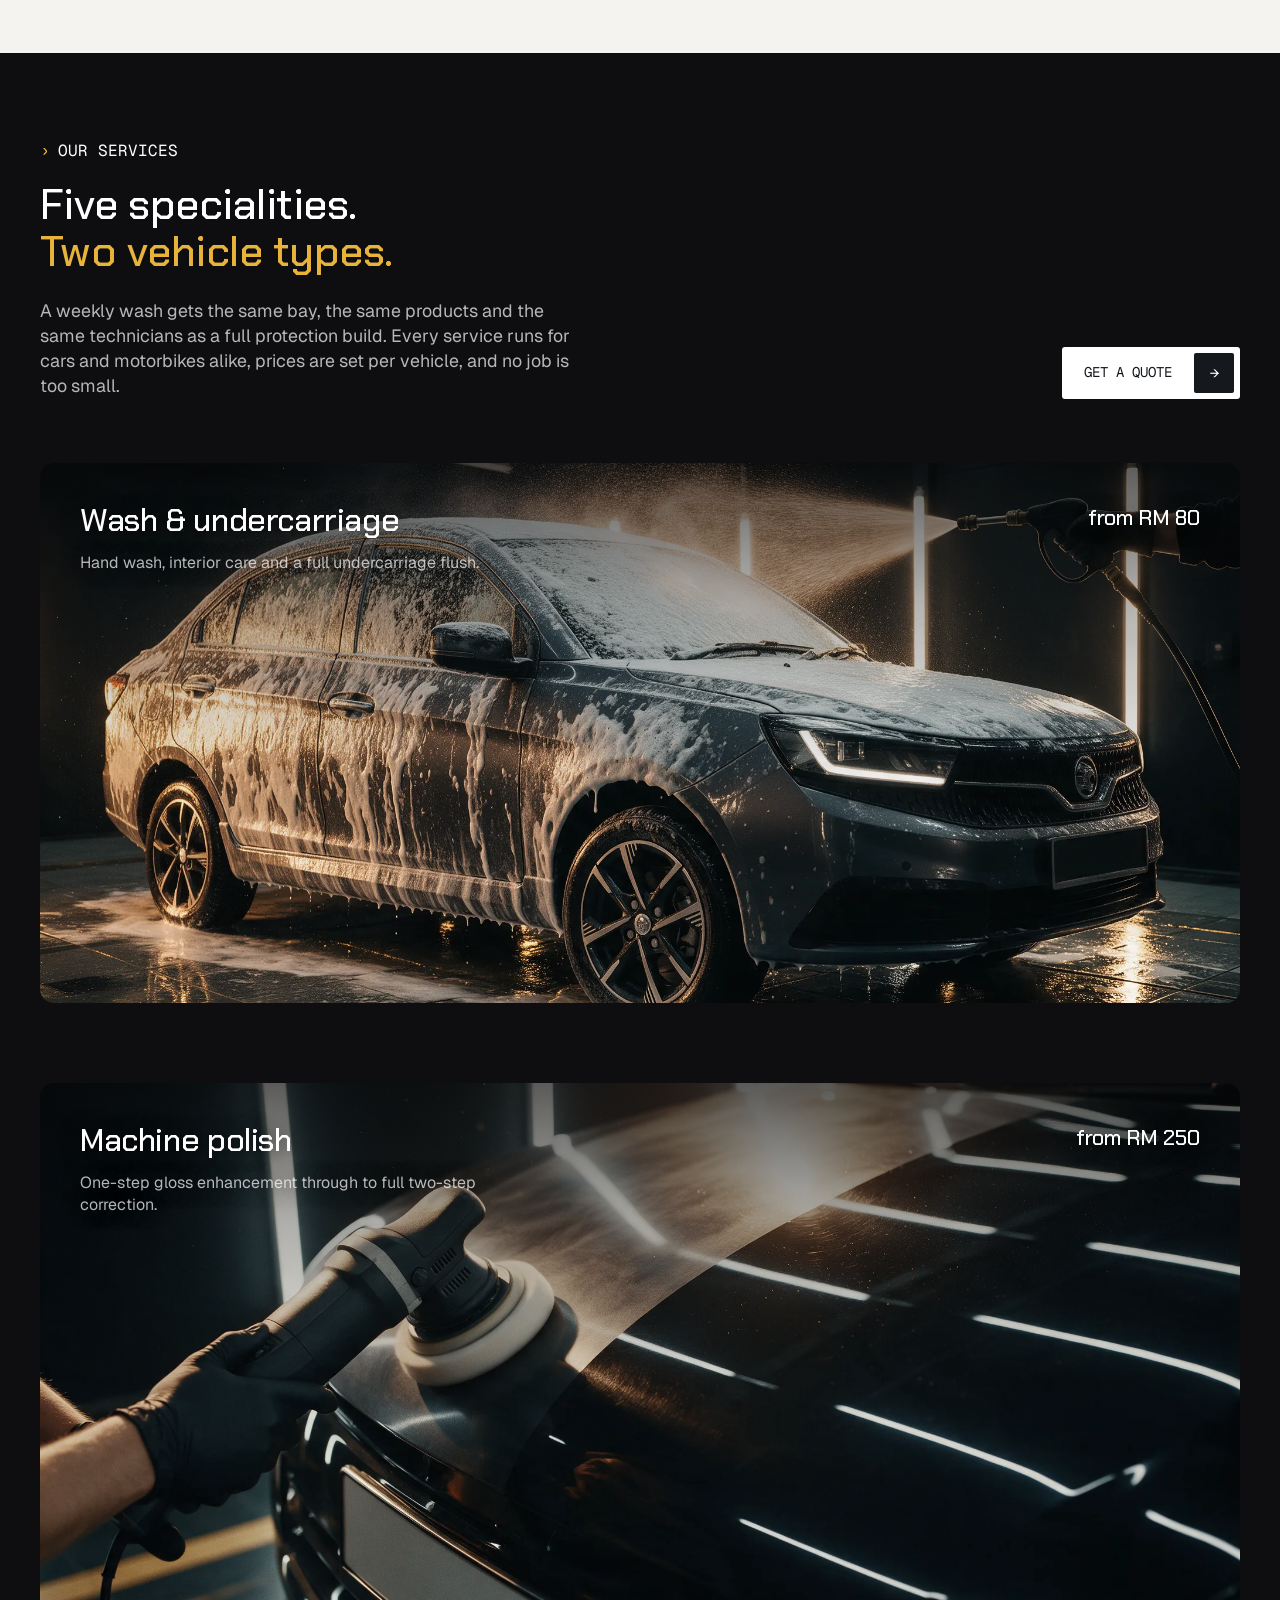
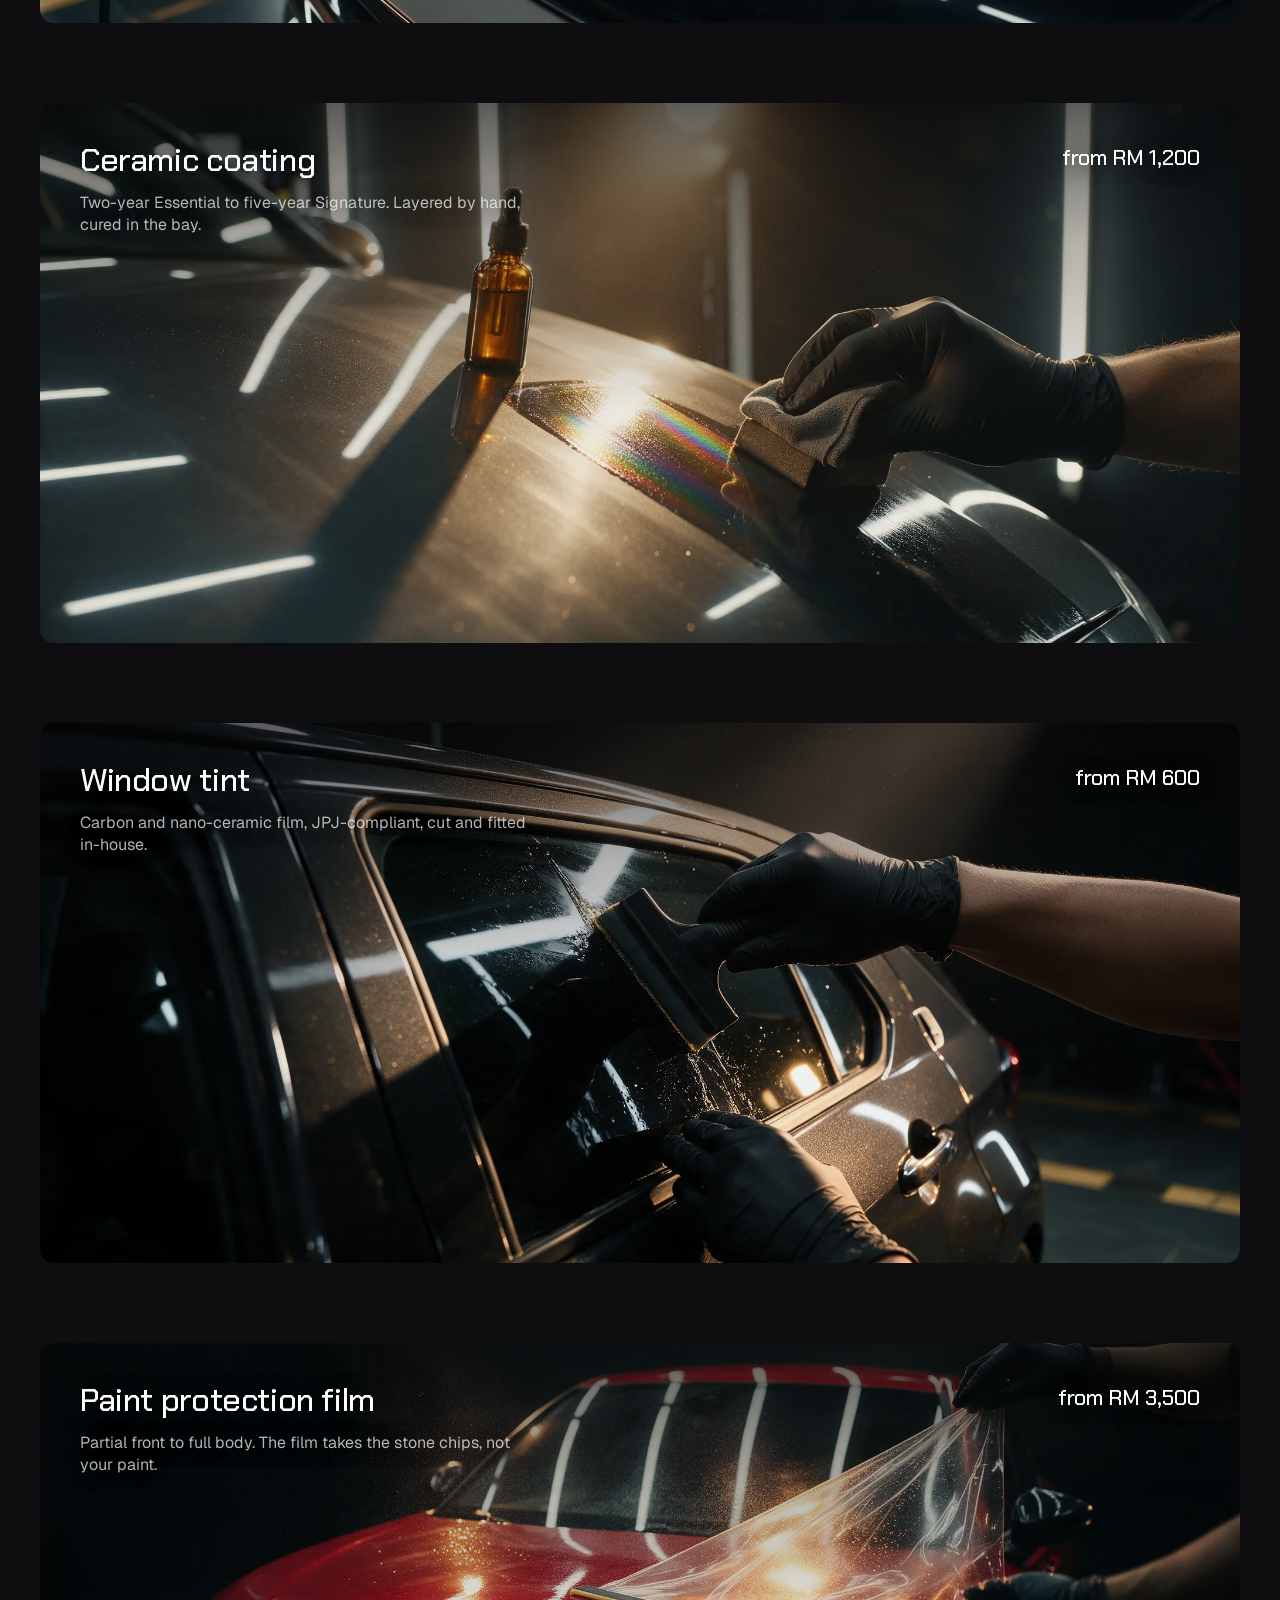
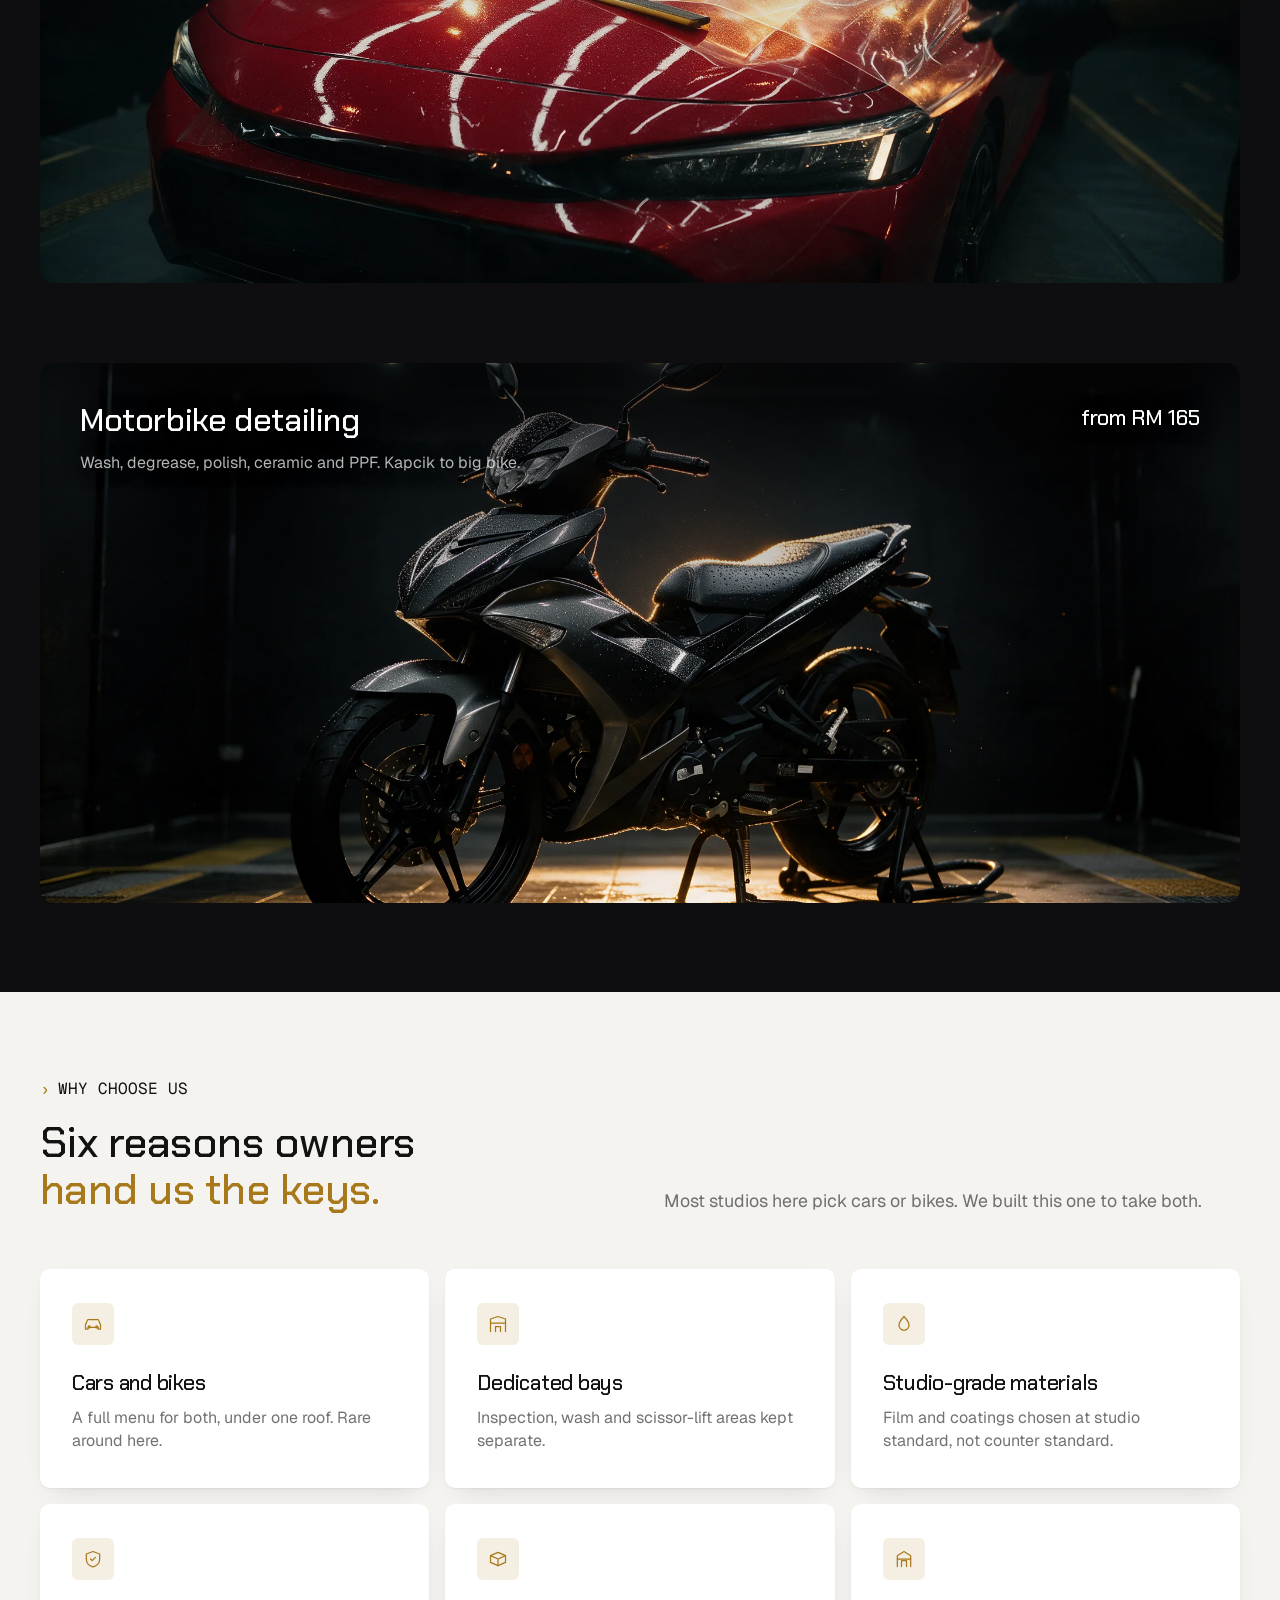
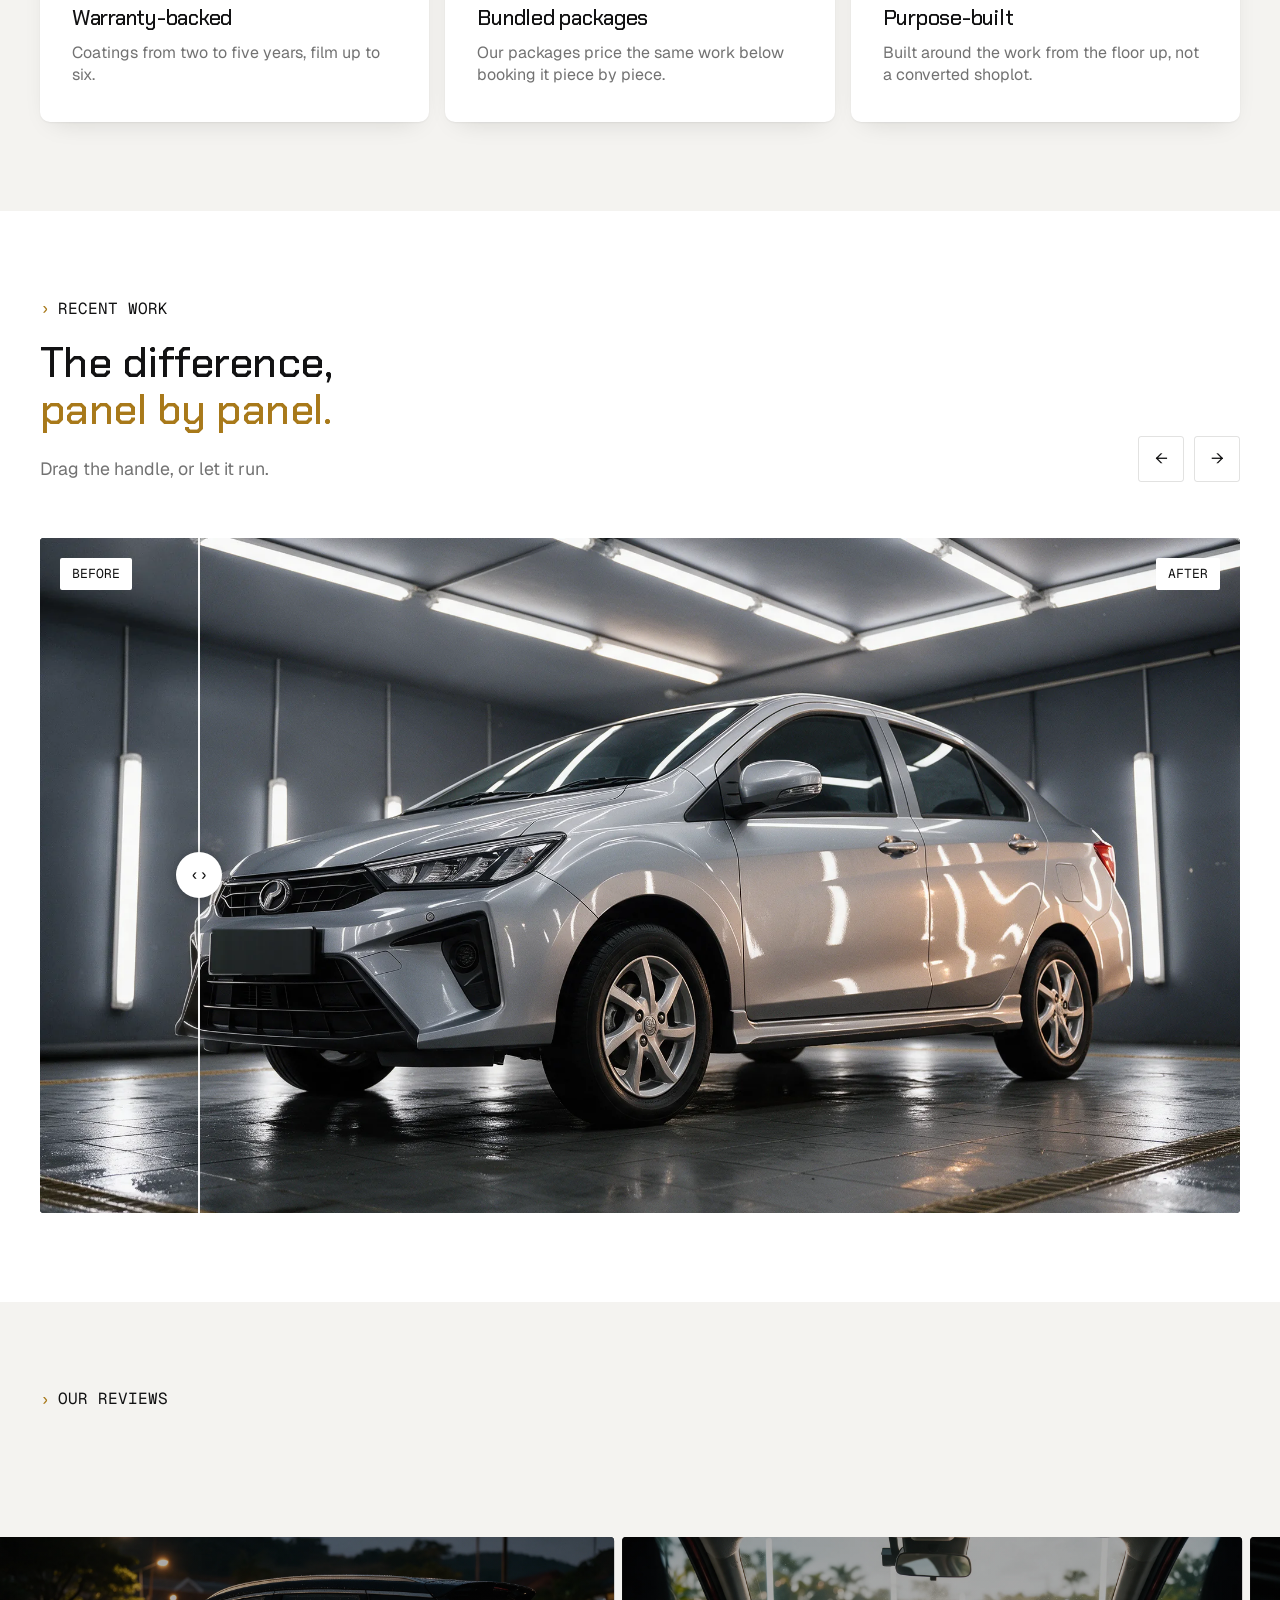
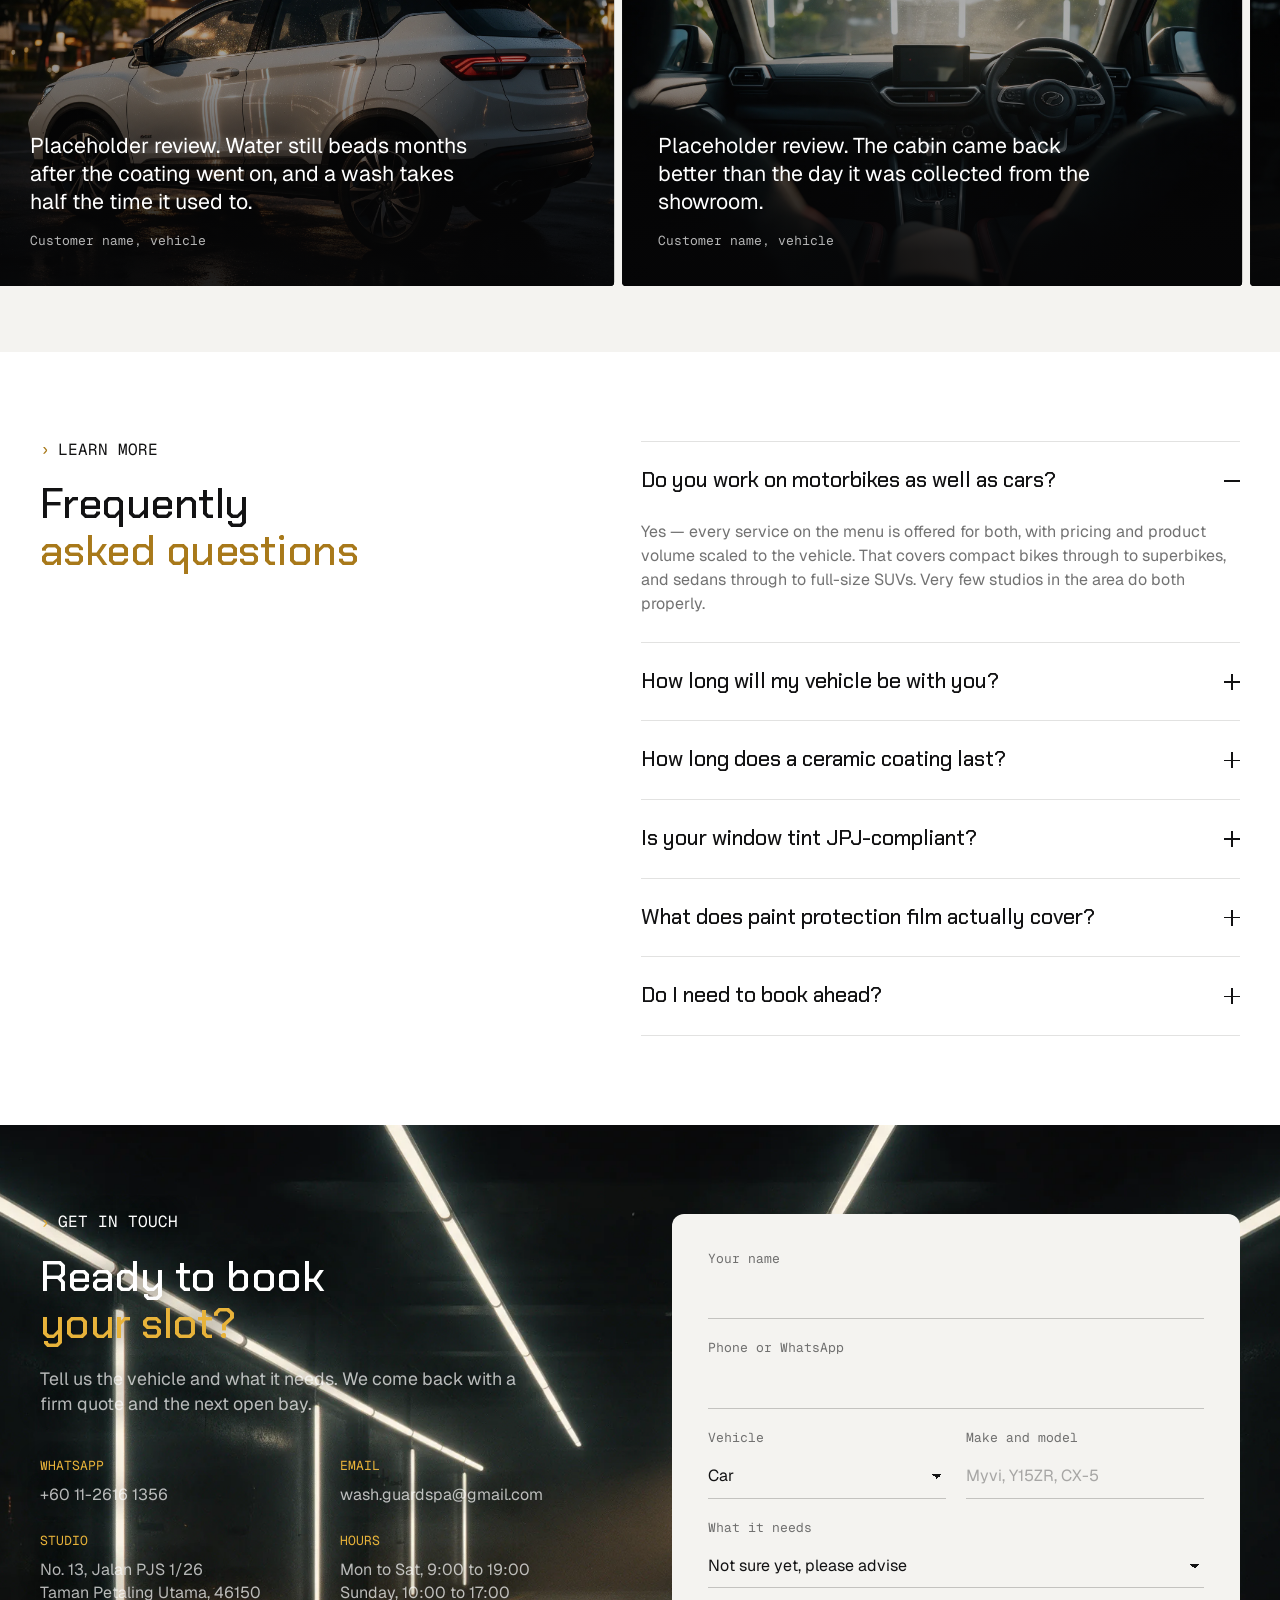
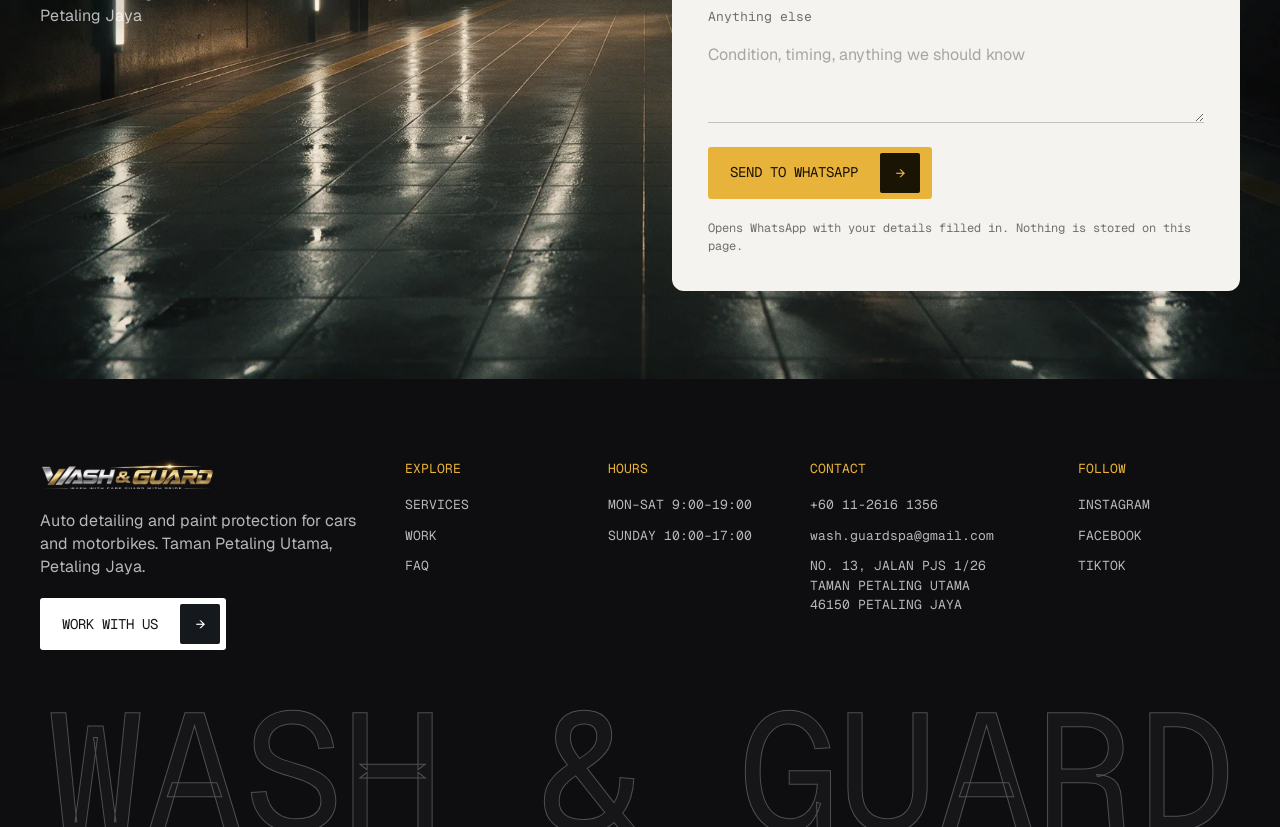
==== commit 27c85bc6: "Move the brand marquee between the hero and the process section Where it was asked for. It sits on t" ====
--- a/index.html
+++ b/index.html
@@ -65,48 +65,6 @@
   </div>
 </section>
 
-<!-- ================= PROCESS ================= -->
-<section class="sec sec-paper" id="process">
-  <div class="wrap">
-    <div class="sec-head">
-      <div>
-        <p class="eyebrow reveal">OUR PROCESS</p>
-        <h2 class="reveal">Three stages,<br><span class="accent">one standard.</span></h2>
-      </div>
-      <p class="sec-note reveal">The same sequence every time. Each stage happens in its own bay, so nothing gets rushed to free up space.</p>
-    </div>
-    <div class="trio">
-      <article class="trio-item reveal">
-        <img src="assets/process-01-prep.webp" alt="A technician checking the paintwork of a hatchback under a handheld inspection light" width="2048" height="1152" loading="lazy">
-        <h3>Inspection</h3>
-        <p>We read the paint with you and agree the work before anything is opened.</p>
-      </article>
-      <article class="trio-item reveal">
-        <img src="assets/process-02-treat.webp" alt="A gloved hand running a machine polisher across a dark car panel" width="2048" height="1152" loading="lazy">
-        <h3>Treatment</h3>
-        <p>Wash, polish, coating or film, carried out in the bay built for it.</p>
-      </article>
-      <article class="trio-item reveal">
-        <img src="assets/process-03-deliver.webp" alt="A technician handing car keys back to a customer" width="2048" height="1152" loading="lazy">
-        <h3>Handover</h3>
-        <p>A last look under the lights, then your keys back with the care notes.</p>
-      </article>
-    </div>
-  </div>
-</section>
-
-<!-- ================= SERVICES (sticky stack) ================= -->
-<section class="sec sec-ink" id="services">
-  <div class="wrap">
-    <div class="sec-head sec-head-row">
-      <div>
-        <p class="eyebrow reveal">OUR SERVICES</p>
-        <h2 class="reveal">Five specialities.<br><span class="accent">Two vehicle types.</span></h2>
-        <p class="sec-note sec-note-inline reveal">A weekly wash gets the same bay, the same products and the same technicians as a full protection build. Every service runs for cars and motorbikes alike, prices are set per vehicle, and no job is too small.</p>
-      </div>
-      <a class="btn btn-light reveal" href="#contact">GET A QUOTE <i class="ico" aria-hidden="true">&#8594;</i></a>
-    </div>
-  </div>
   <div class="brands" id="brands-wrap" aria-label="Makes we work on">
     <ul class="brands-track" id="brands-track">
       <li class="brand-item">Perodua</li>
@@ -130,6 +88,48 @@
     </ul>
   </div>
 
+<!-- ================= PROCESS ================= -->
+<section class="sec sec-paper" id="process">
+  <div class="wrap">
+    <div class="sec-head">
+      <div>
+        <p class="eyebrow reveal">OUR PROCESS</p>
+        <h2 class="reveal">Three stages,<br><span class="accent">one standard.</span></h2>
+      </div>
+      <p class="sec-note reveal">The same sequence every time. Each stage happens in its own bay, so nothing gets rushed to free up space.</p>
+    </div>
+    <div class="trio">
+      <article class="trio-item reveal">
+        <img src="assets/process-01-prep.webp" alt="A technician checking the paintwork of a hatchback under a handheld inspection light" width="2048" height="1152" loading="lazy">
+        <h3>Inspection</h3>
+        <p>We read the paint with you and agree the work before anything is opened.</p>
+      </article>
+      <article class="trio-item reveal">
+        <img src="assets/process-02-treat.webp" alt="A gloved hand running a machine polisher across a dark car panel" width="2048" height="1152" loading="lazy">
+        <h3>Treatment</h3>
+        <p>Wash, polish, coating or film, carried out in the bay built for it.</p>
+      </article>
+      <article class="trio-item reveal">
+        <img src="assets/process-03-deliver.webp" alt="A technician handing car keys back to a customer" width="2048" height="1152" loading="lazy">
+        <h3>Handover</h3>
+        <p>A last look under the lights, then your keys back with the care notes.</p>
+      </article>
+    </div>
+  </div>
+</section>
+
+<!-- ================= SERVICES (sticky stack) ================= -->
+<section class="sec sec-ink" id="services">
+  <div class="wrap">
+    <div class="sec-head sec-head-row">
+      <div>
+        <p class="eyebrow reveal">OUR SERVICES</p>
+        <h2 class="reveal">Five specialities.<br><span class="accent">Two vehicle types.</span></h2>
+        <p class="sec-note sec-note-inline reveal">A weekly wash gets the same bay, the same products and the same technicians as a full protection build. Every service runs for cars and motorbikes alike, prices are set per vehicle, and no job is too small.</p>
+      </div>
+      <a class="btn btn-light reveal" href="#contact">GET A QUOTE <i class="ico" aria-hidden="true">&#8594;</i></a>
+    </div>
+  </div>
   <div class="wrap stack">
     <article class="svc">
       <img src="assets/service-wash.webp" alt="A sedan covered in snow foam during a wash" width="2048" height="1152" loading="lazy">
--- a/styles.css
+++ b/styles.css
@@ -193,18 +193,21 @@
 /* ============ brand marquee ============
    Names set in type rather than manufacturer logos. A row of badges reads as
    "our partners", which is both misleading and the thing trademark law guards;
-   names read as a plain statement of what comes through the bay. */
-.brands{overflow:hidden;margin:46px 0 54px;
-  border-block:1px solid rgba(255,255,255,.1);padding-block:22px;
+   names read as a plain statement of what comes through the bay.
+
+   On the light ground rather than the ink, because sitting dark under a dark
+   hero it read as the bottom of the hero and people scrolled straight past. */
+.brands{overflow:hidden;background:var(--paper);color:var(--on-paper);
+  padding-block:26px;border-bottom:1px solid var(--line-light);
   -webkit-mask-image:linear-gradient(to right,transparent,#000 8%,#000 92%,transparent);
   mask-image:linear-gradient(to right,transparent,#000 8%,#000 92%,transparent)}
 .brands-track{display:flex;align-items:center;width:max-content;
   margin:0;padding:0;list-style:none;will-change:transform}
 .brand-item{flex:none;padding-inline:28px;font-family:var(--mono);font-size:16px;
-  line-height:1.2;white-space:nowrap;color:rgba(255,255,255,.58)}
-.brand-item::after{content:"·";margin-left:28px;color:var(--gold);opacity:.55}
+  line-height:1.2;white-space:nowrap;color:rgba(74,74,74,.78)}
+.brand-item::after{content:"·";margin-left:28px;color:var(--gold-ink);opacity:.6}
 @media (max-width:809px){
-  .brands{margin:34px 0 40px;padding-block:18px}
+  .brands{padding-block:20px}
   .brand-item{padding-inline:18px;font-size:14px}
   .brand-item::after{margin-left:18px}
 }
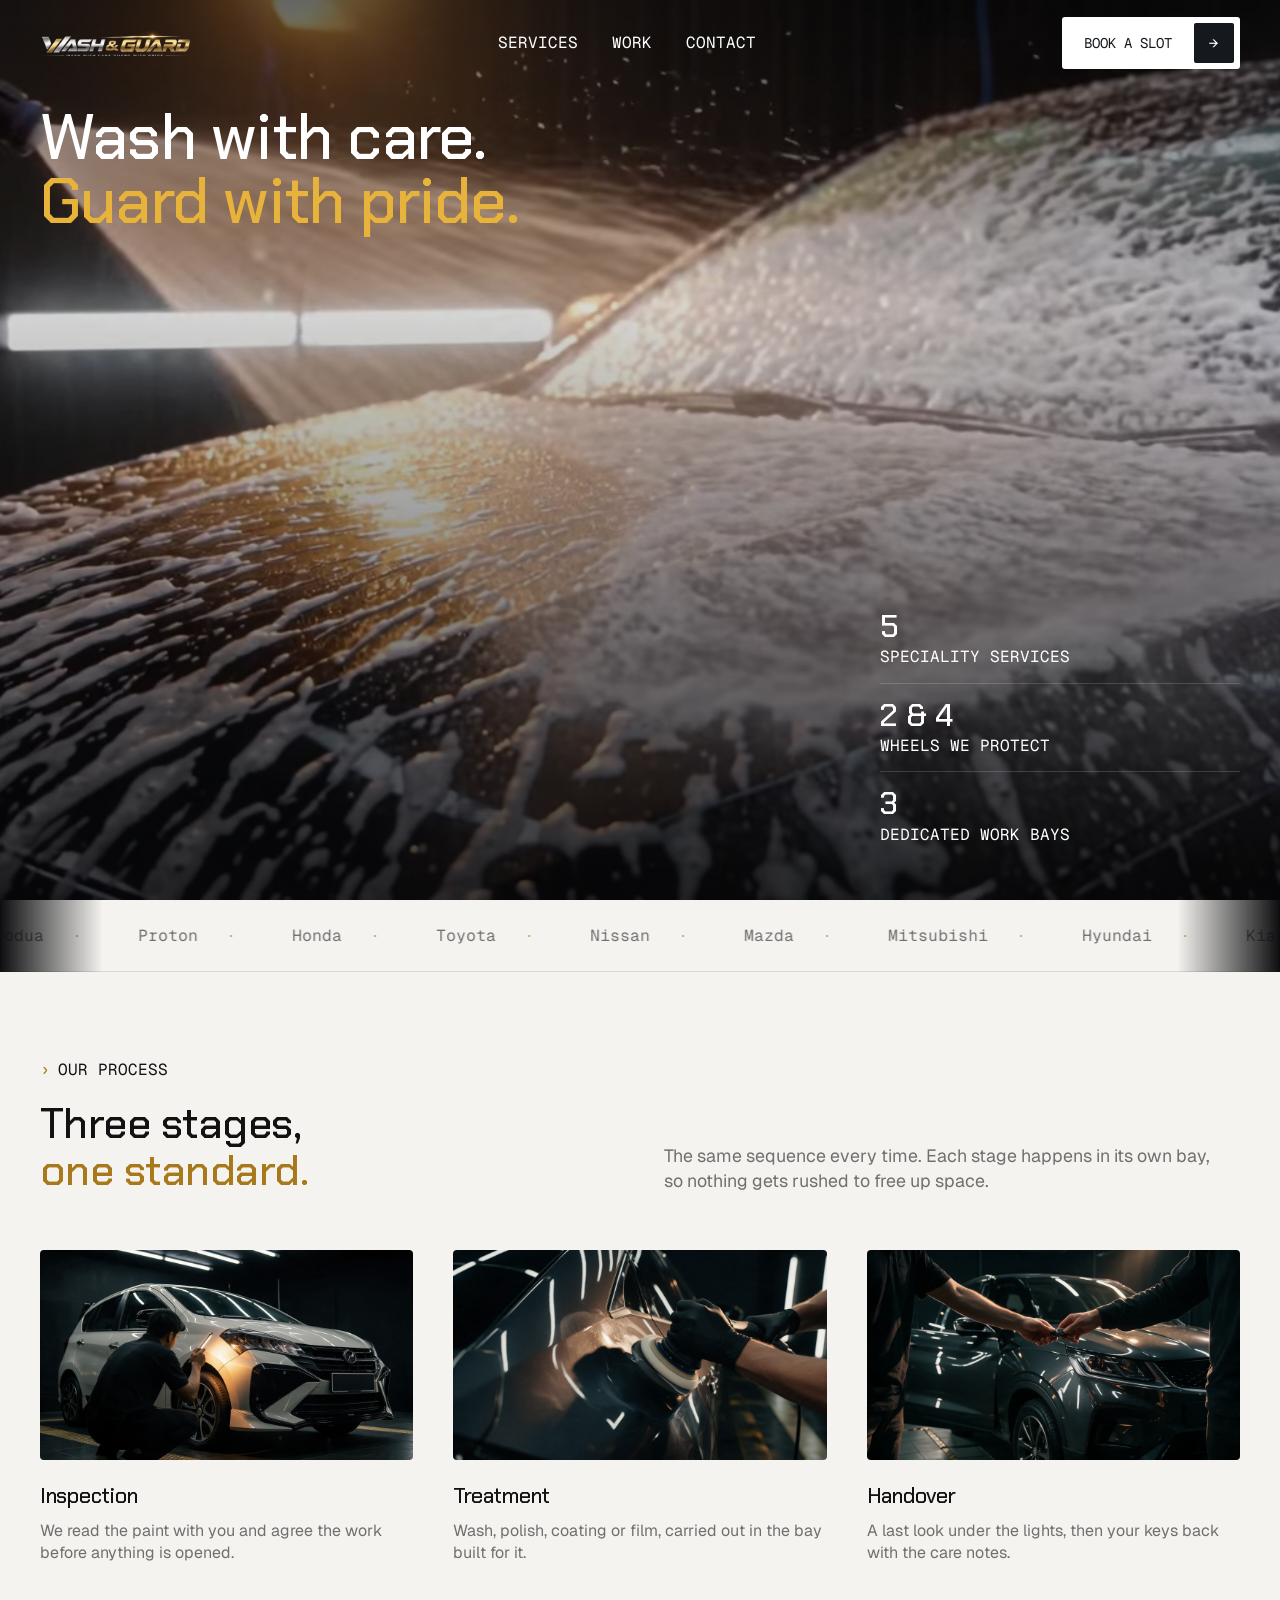
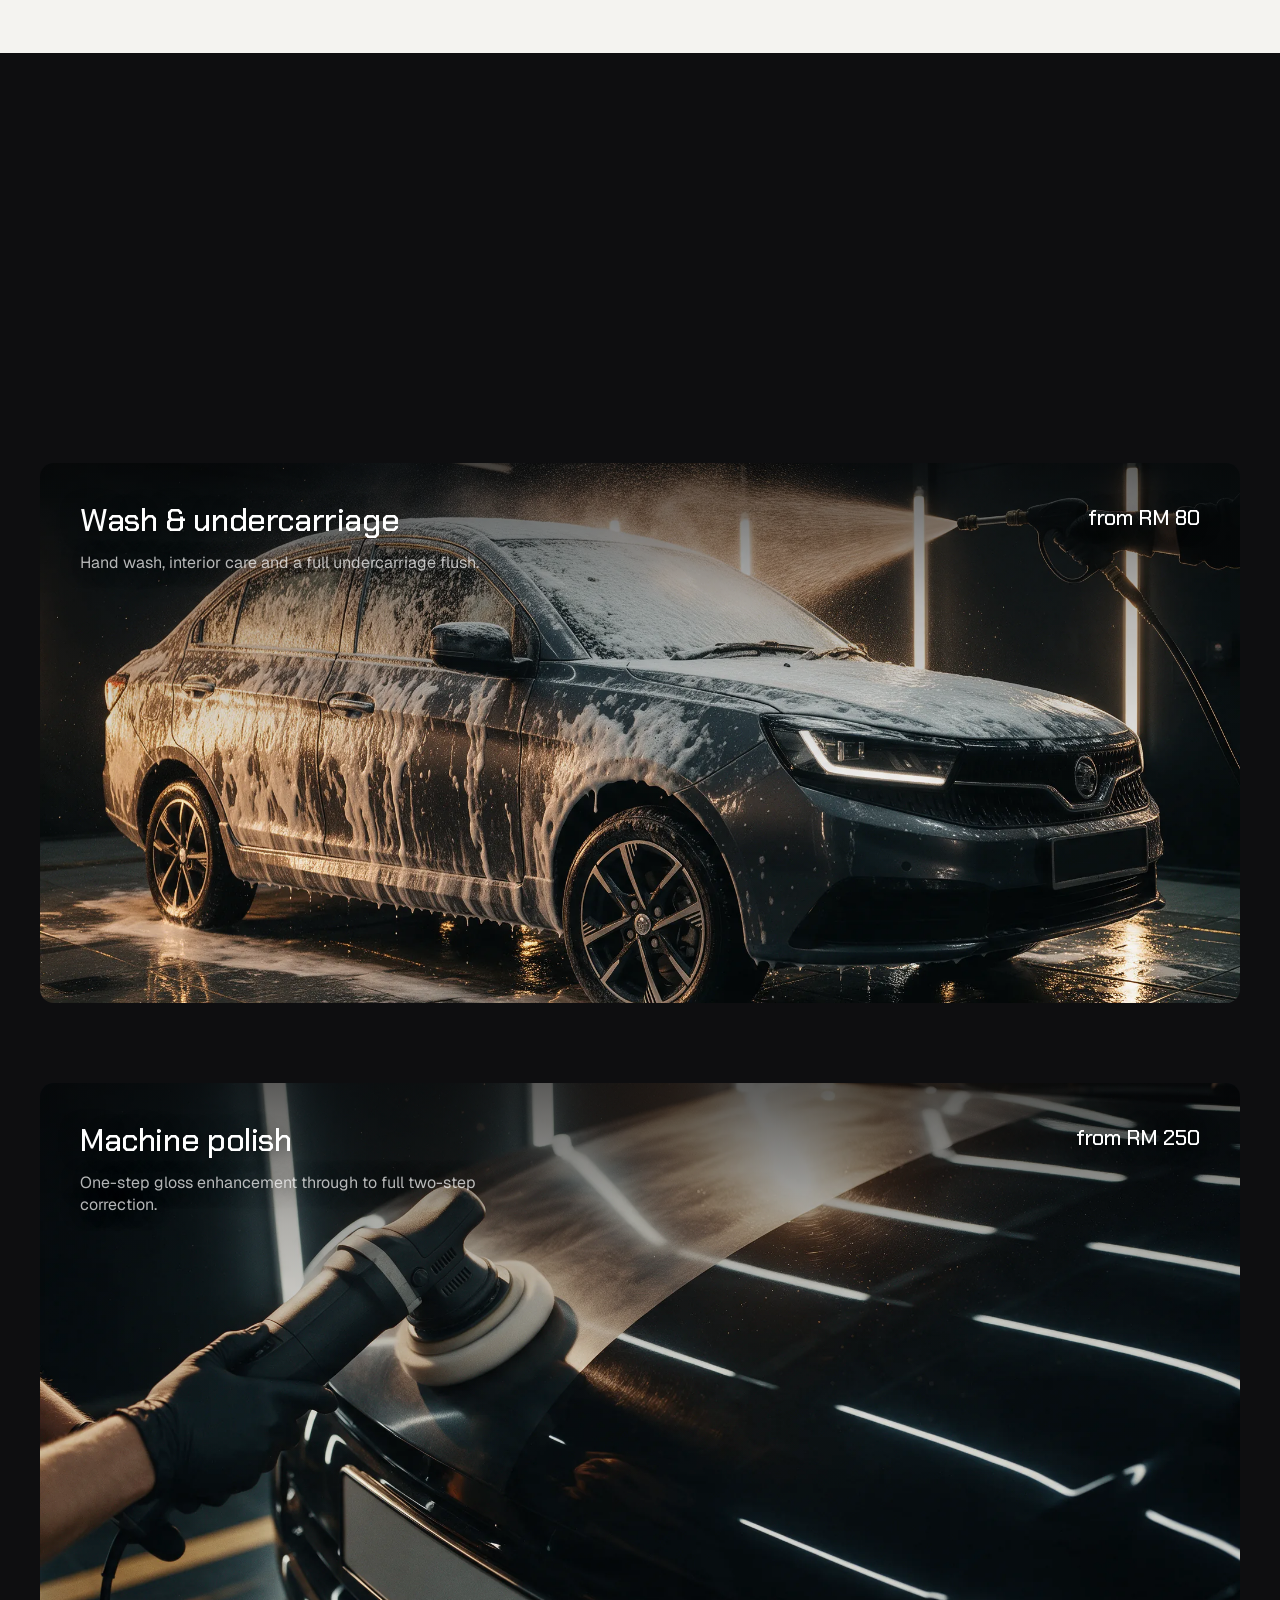
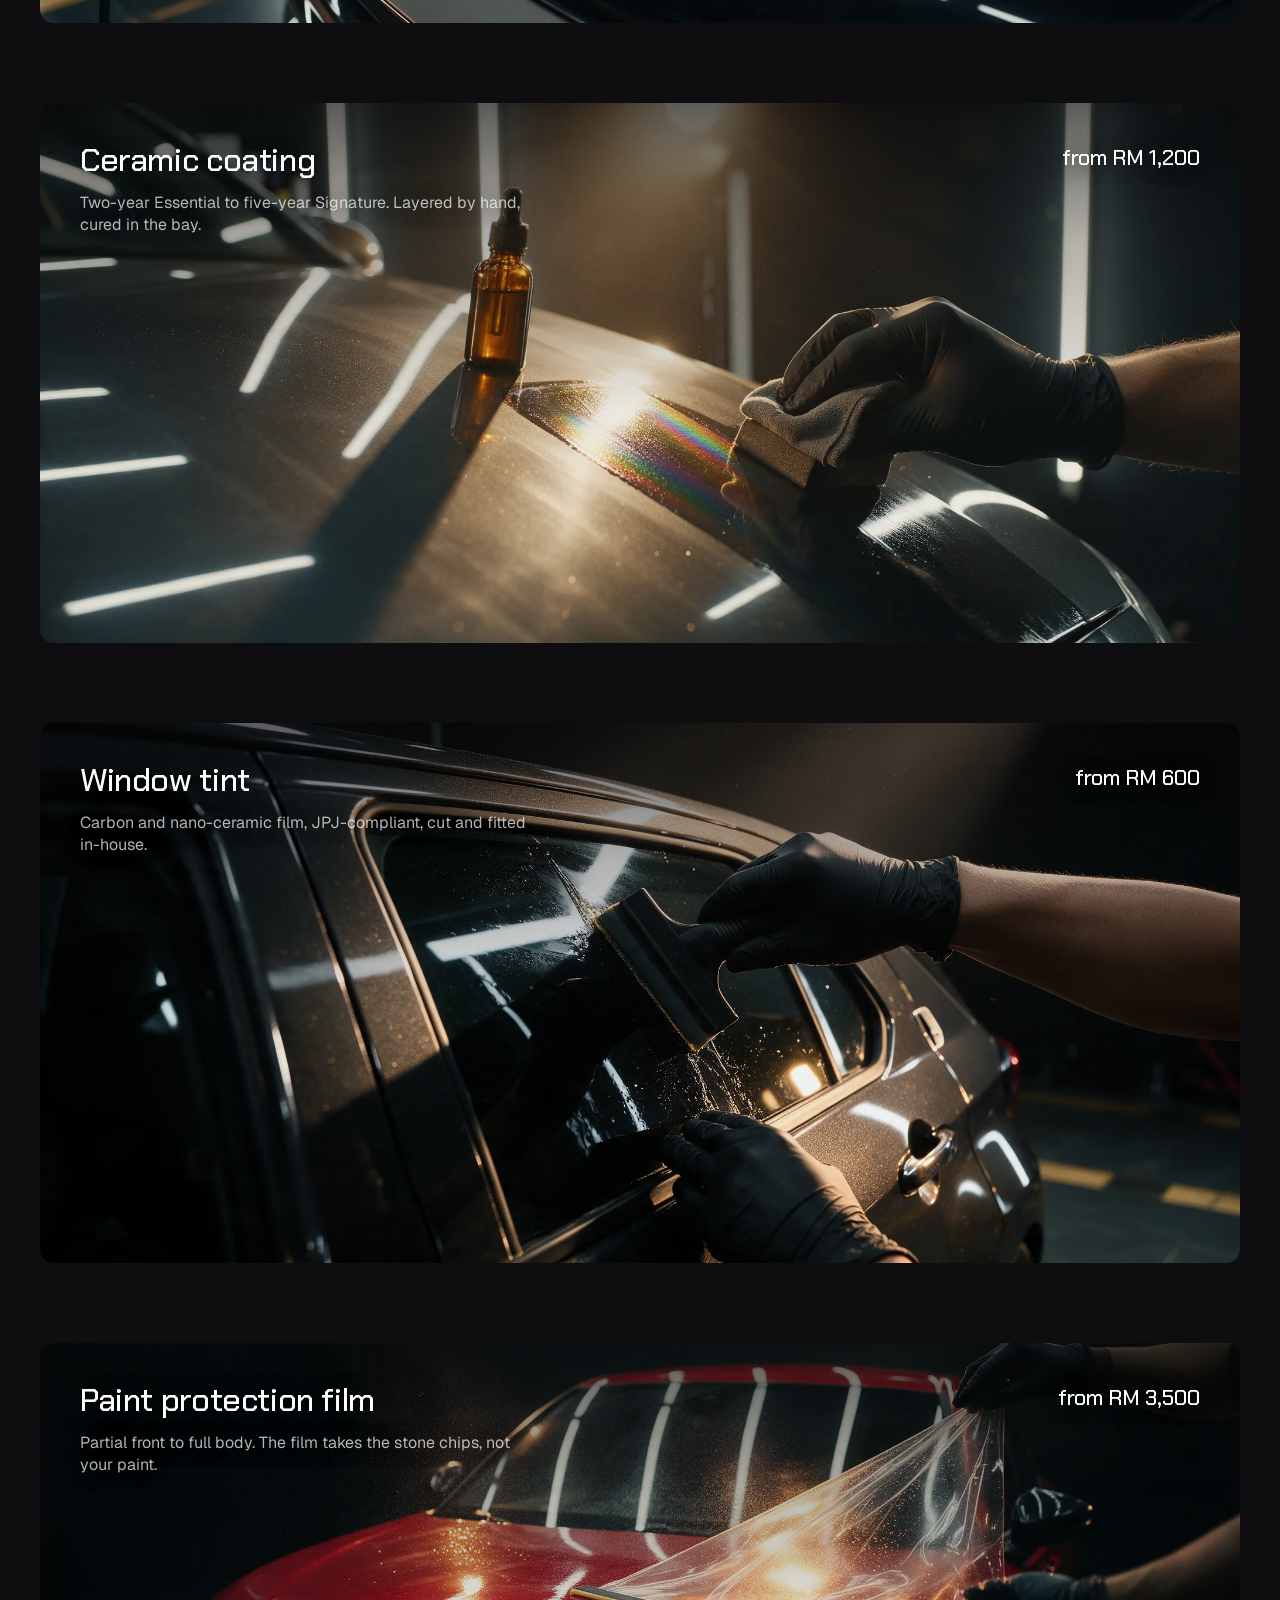
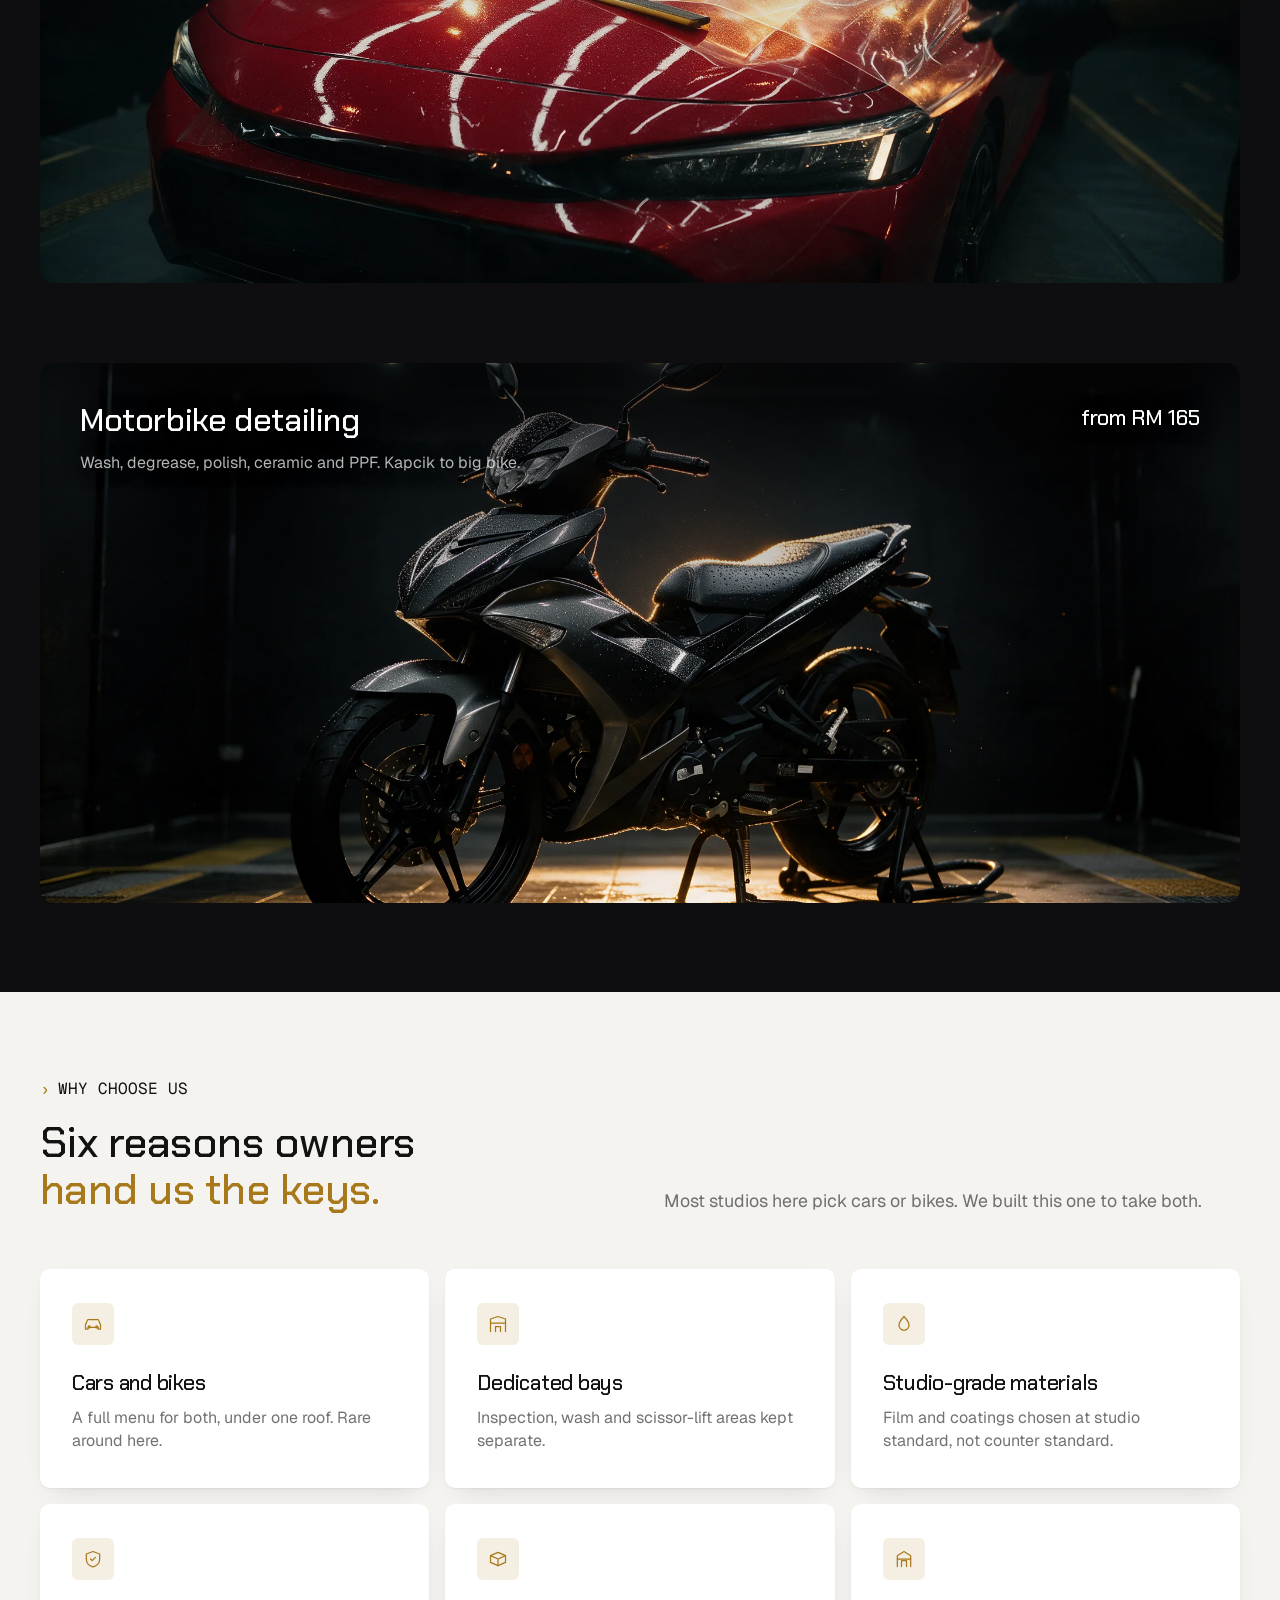
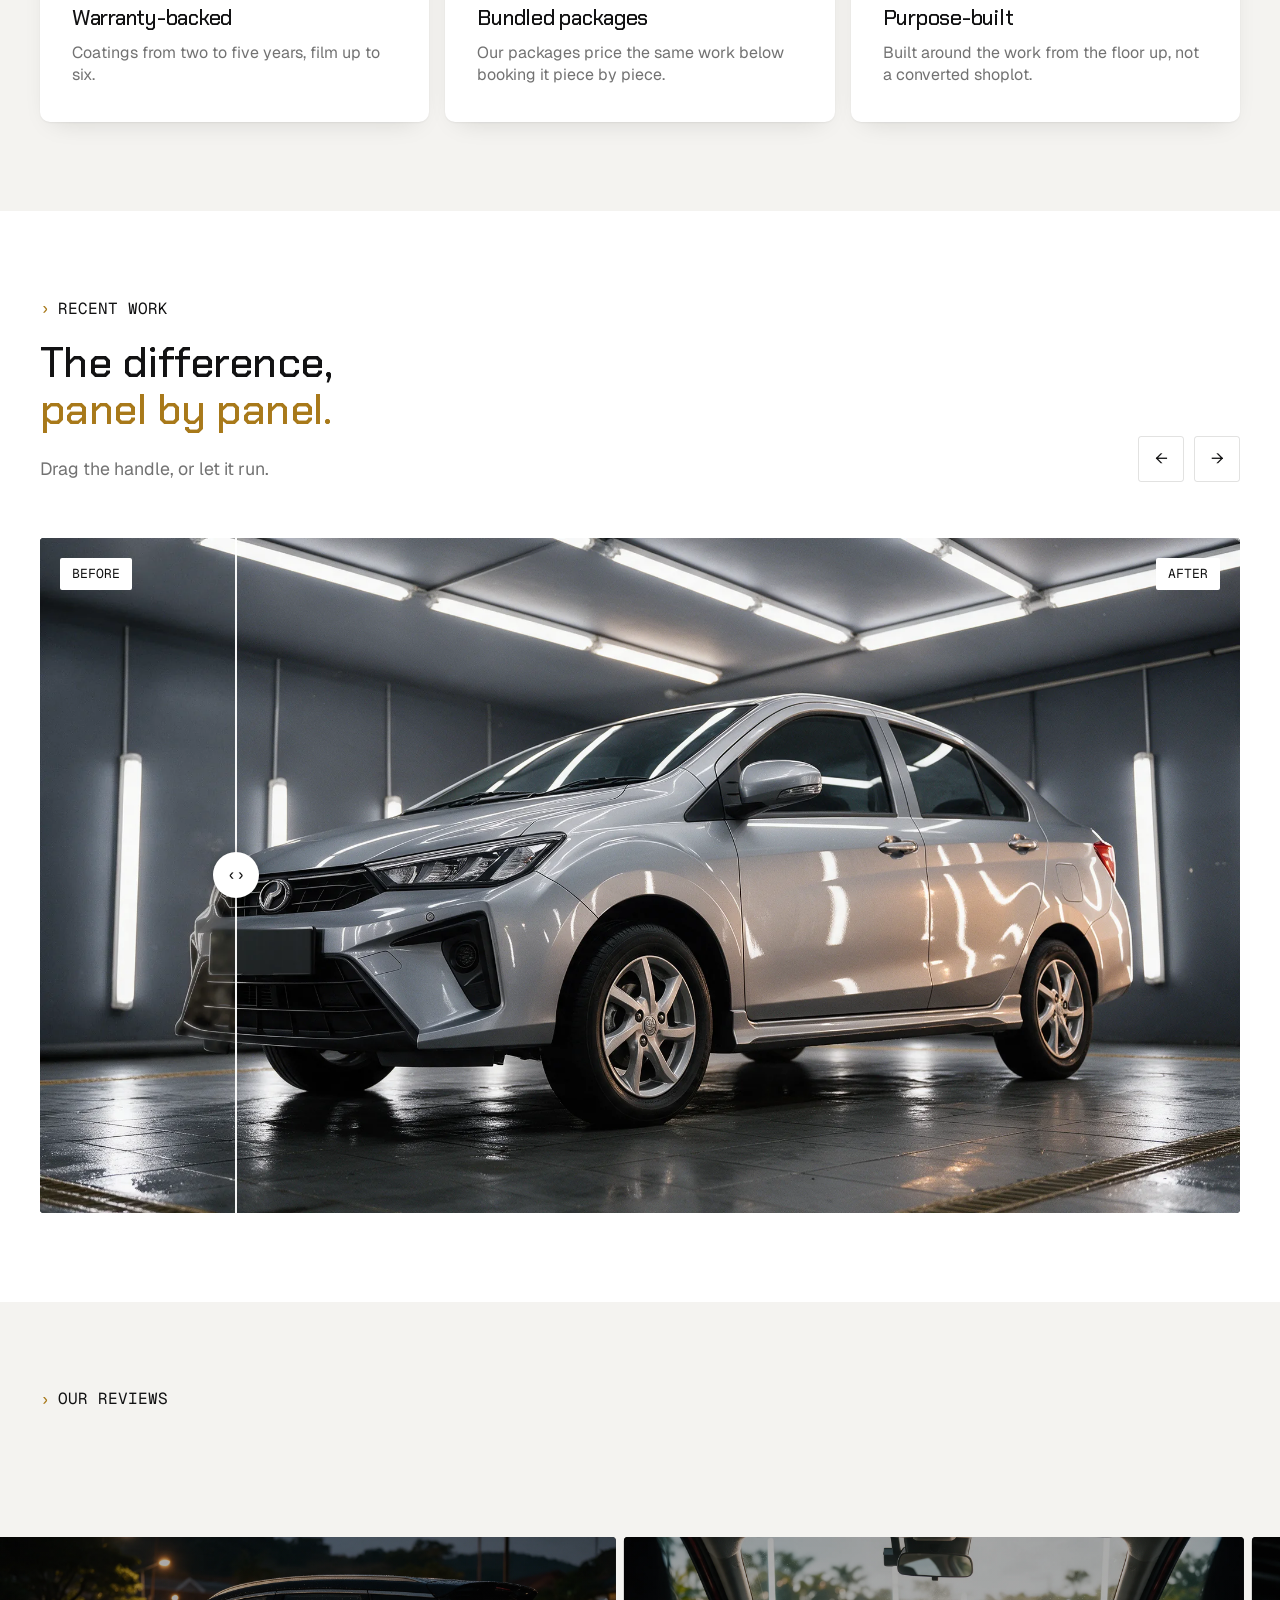
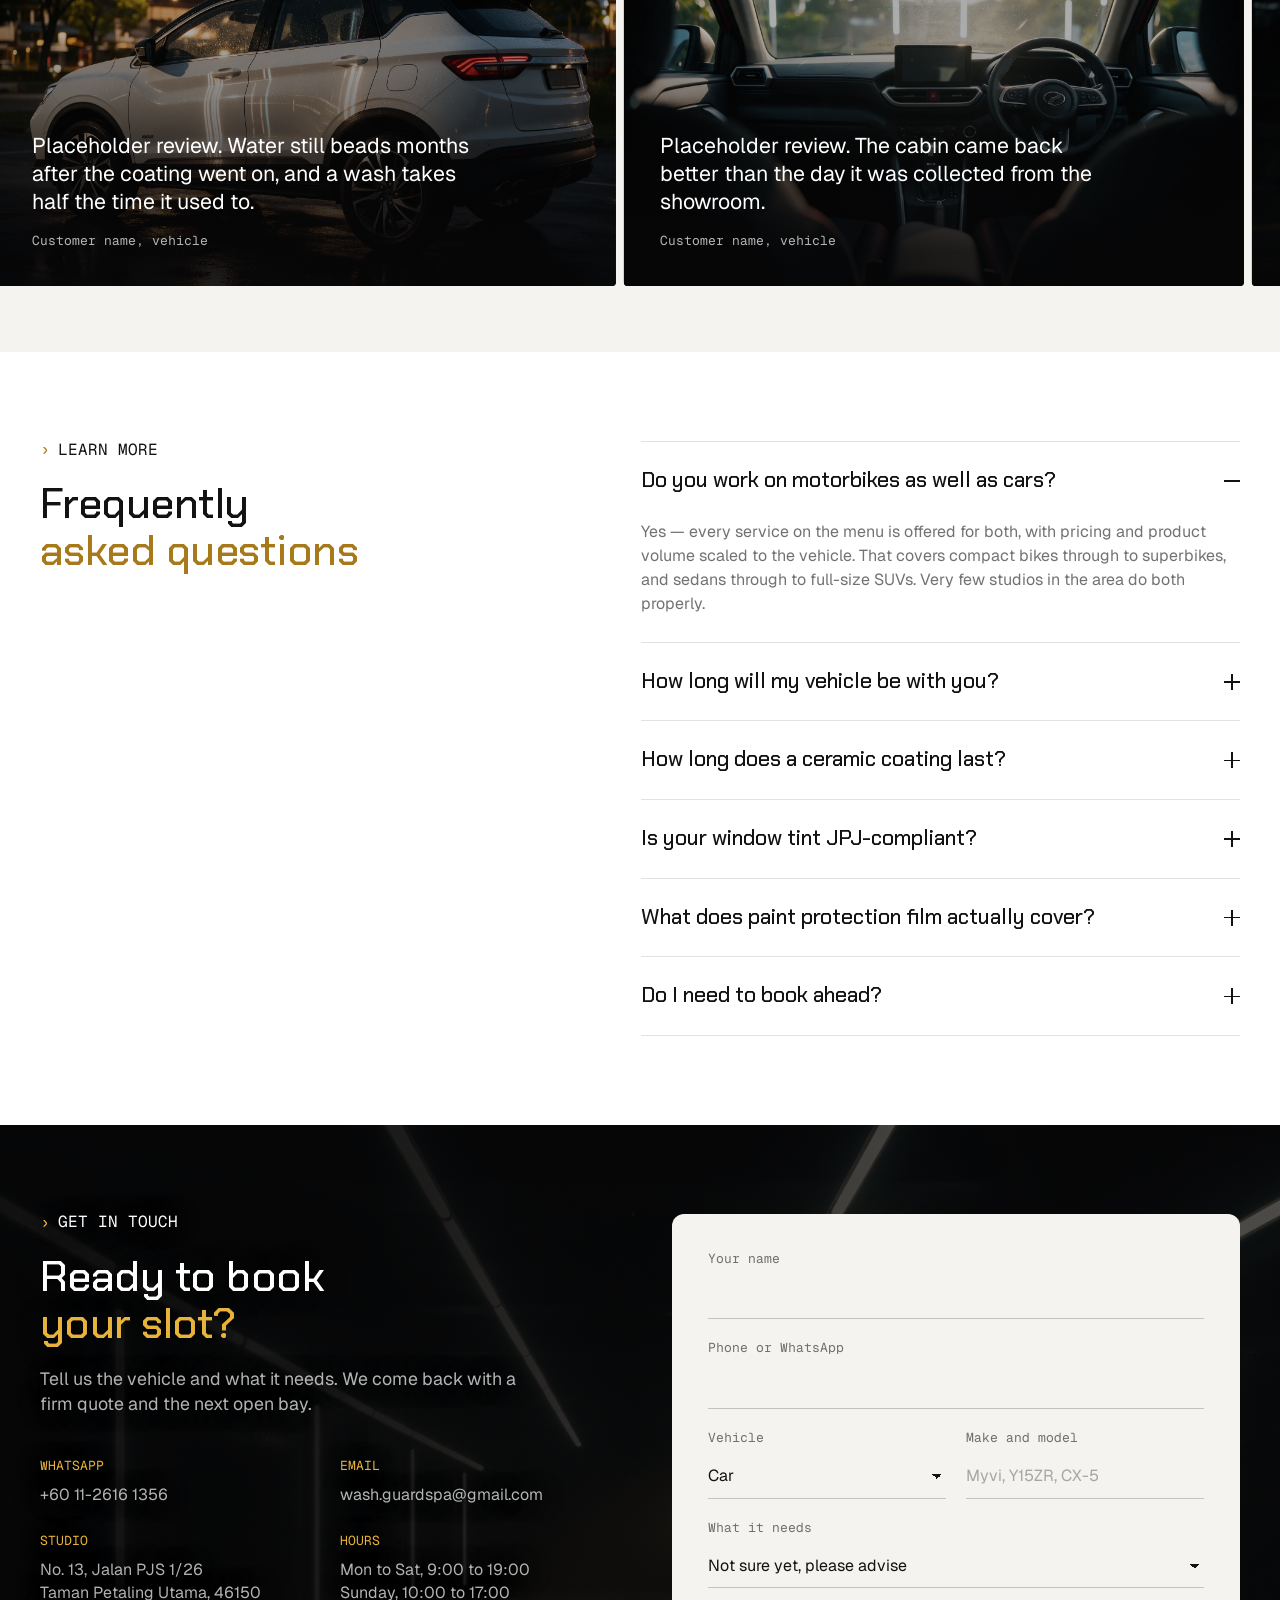
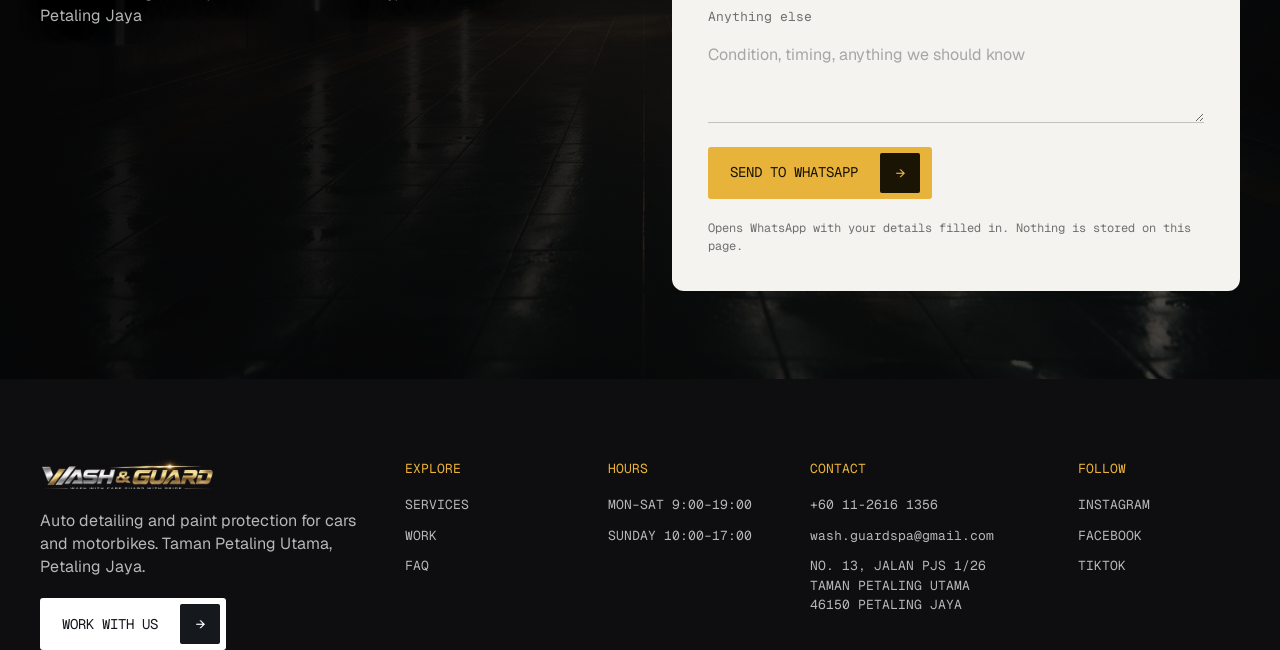
==== commit 598e5732: "Hero emphasis, real grime, readable contact, footer mark gone Hero subheading is larger and the prom" ====
--- a/index.html
+++ b/index.html
@@ -53,7 +53,7 @@
     <h1 class="hero-title reveal">Wash with care.<br><span class="accent">Guard with pride.</span></h1>
     <div class="hero-foot">
       <div class="hero-lede reveal">
-        <p>Ceramic coating, paint protection film, tint and detailing for cars and motorbikes. Whatever you drive and whatever you spend, the standard does not change.</p>
+        <p>Ceramic coating, paint protection film, tint and detailing for cars and motorbikes. <strong>Whatever you drive and whatever you spend, the standard does not change.</strong></p>
         <a class="btn btn-light" href="#services">SEE OUR SERVICES <i class="ico" aria-hidden="true">&#8594;</i></a>
       </div>
       <dl class="stats reveal">
@@ -379,7 +379,6 @@
       <a href="https://www.tiktok.com/@wash.n.guard" target="_blank" rel="noopener">TIKTOK</a>
     </div>
   </div>
-  <p class="foot-mark" aria-hidden="true">WASH &amp; GUARD</p>
 </footer>
 
 <script src="vendor/lenis.min.js"></script>
--- a/styles.css
+++ b/styles.css
@@ -151,7 +151,8 @@
 .hero-title{font-size:var(--fs-h1);line-height:1}
 .hero-foot{display:flex;align-items:flex-end;justify-content:space-between;gap:56px;flex-wrap:wrap}
 .hero-lede{max-width:430px;display:flex;flex-direction:column;align-items:flex-start;gap:28px}
-.hero-lede p{color:var(--on-ink-mute);font-size:var(--fs-note);line-height:1.4}
+.hero-lede p{color:var(--on-ink-mute);font-size:clamp(17px,1.6vw,23px);line-height:1.42}
+.hero-lede strong{font-weight:500;color:#fff}
 .stats{margin:0;min-width:360px}
 .stat{padding:14px 0;border-top:1px solid var(--line-dark)}
 .stat:first-child{border-top:0}
@@ -300,13 +301,16 @@
 /* ============ contact ============ */
 .contact{position:relative;overflow:hidden;color:#fff;
   padding-block:clamp(64px,6.95vw,100px)}
-.contact-bg{position:absolute;inset:0;width:100%;height:100%;object-fit:cover}
+.contact-bg{position:absolute;inset:0;z-index:0;width:100%;height:100%;object-fit:cover}
 /* The copy column sits over the brightest part of the bay photograph, so the
    scrim is weighted to the left rather than raised evenly, which would flatten
-   the whole image. Mobile stacks the columns, so it gets a vertical one. */
-.contact::before{content:"";position:absolute;inset:0;
-  background:linear-gradient(to right,rgba(6,6,7,.88) 0%,rgba(6,6,7,.78) 32%,
-    rgba(6,6,7,.60) 60%,rgba(6,6,7,.56) 100%)}
+   the whole image. Mobile stacks the columns, so it gets a vertical one.
+
+   z-index matters here: ::before is the first child, so without it the photo
+   paints over the scrim and raising the opacity does nothing at all. */
+.contact::before{content:"";position:absolute;inset:0;z-index:1;
+  background:linear-gradient(to right,rgba(5,5,6,.95) 0%,rgba(5,5,6,.90) 34%,
+    rgba(5,5,6,.76) 62%,rgba(5,5,6,.70) 100%)}
 .contact-in{position:relative;z-index:2;display:grid;
   grid-template-columns:minmax(0,1fr) minmax(0,1fr);gap:64px;align-items:start}
 /* A soft shadow handles the LED streaks that run through this column, so the
@@ -352,10 +356,6 @@
 .foot-col a{transition:color .25s var(--ease)}
 .foot-col a:hover{color:var(--gold)}
 .foot-label{color:var(--gold);margin-bottom:6px}
-.foot-mark{font-family:var(--mono);text-align:center;white-space:nowrap;
-  font-size:clamp(30px,12.9vw,196px);line-height:.9;margin:48px 0 -.12em;
-  color:rgba(255,255,255,.035);-webkit-text-stroke:1px rgba(255,255,255,.26)}
-
 /* ============ tablet ============ */
 @media (max-width:1199px){
   :root{--gut:32px}
@@ -396,8 +396,8 @@
   .form{padding:26px}
   .field-row{grid-template-columns:1fr}
   .contact-details{grid-template-columns:1fr;gap:22px}
-  .contact::before{background:linear-gradient(to bottom,rgba(6,6,7,.88) 0%,
-    rgba(6,6,7,.80) 48%,rgba(6,6,7,.62) 100%)}
+  .contact::before{background:linear-gradient(to bottom,rgba(5,5,6,.94) 0%,
+    rgba(5,5,6,.88) 48%,rgba(5,5,6,.74) 100%)}
   .foot-in{grid-template-columns:1fr 1fr}
   .foot-brand{grid-column:1/-1}
   .ba-tag{top:12px;font-size:11px;padding:5px 9px}
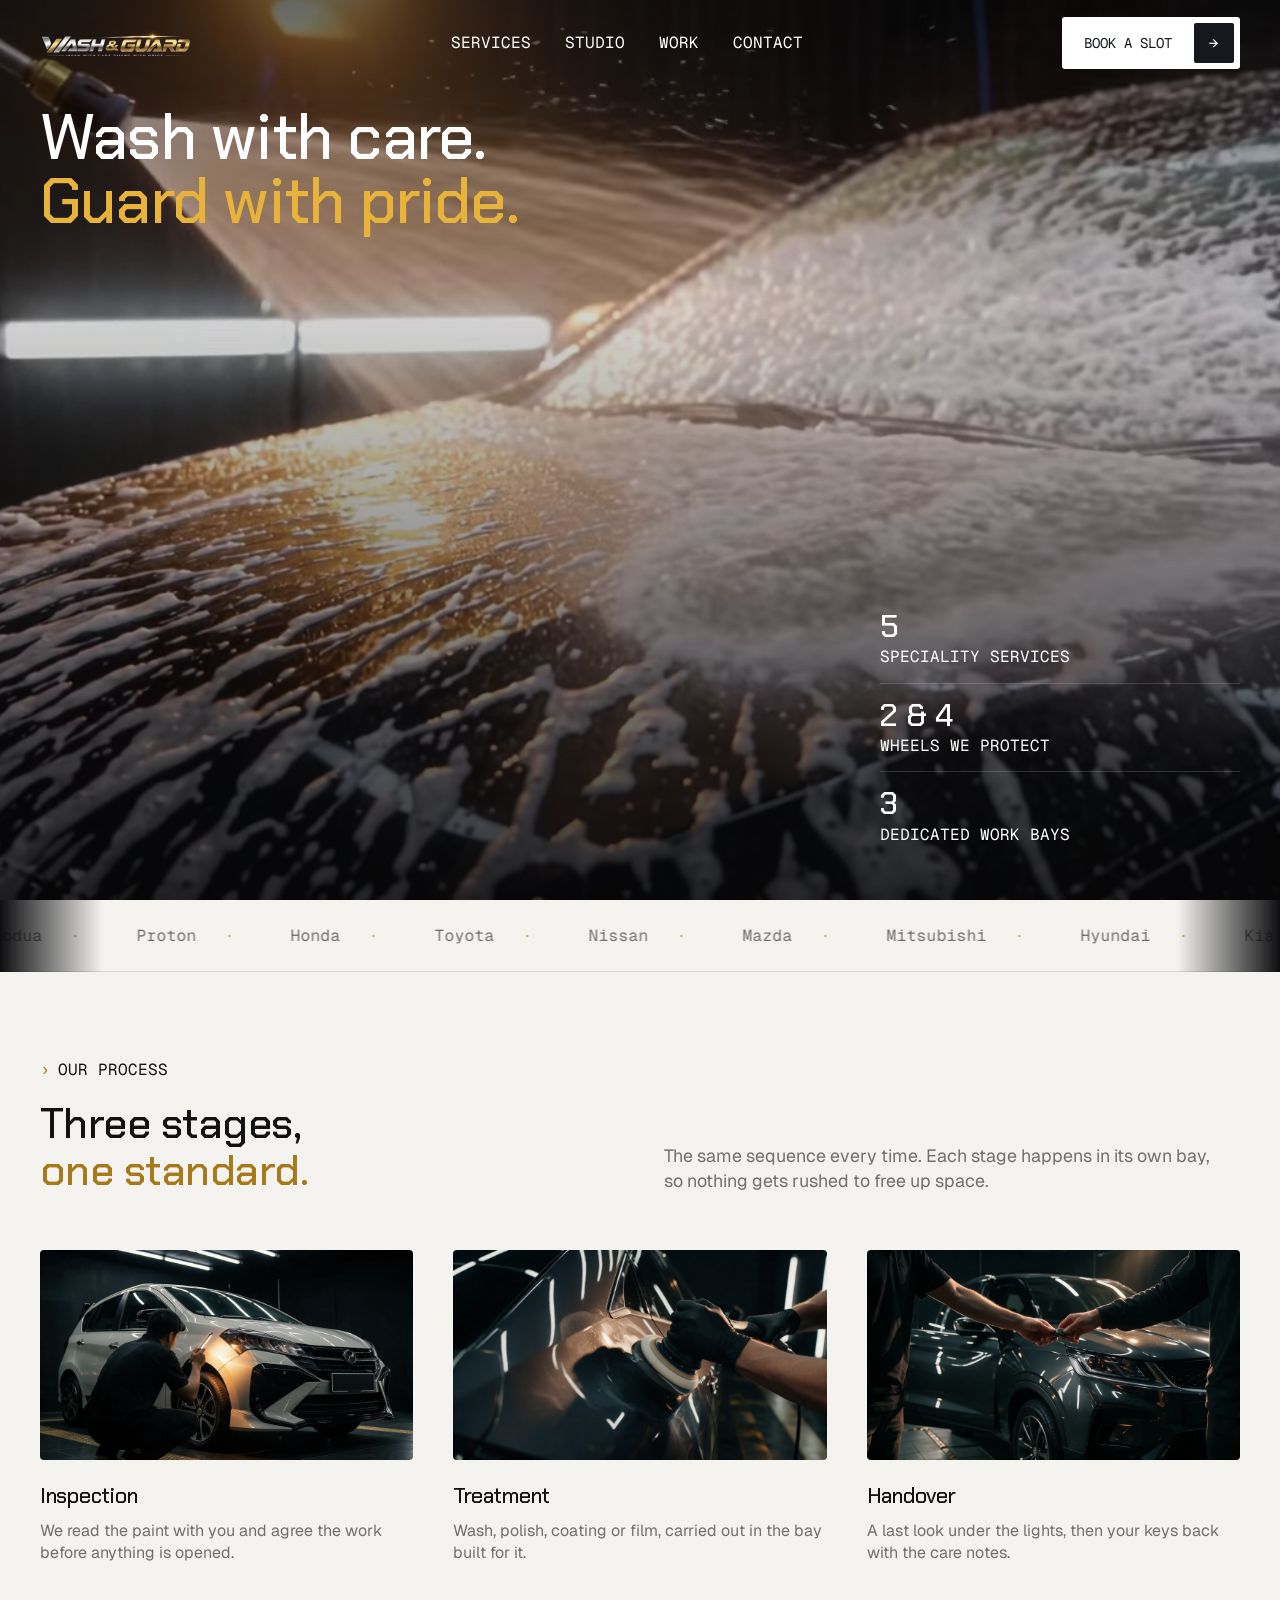
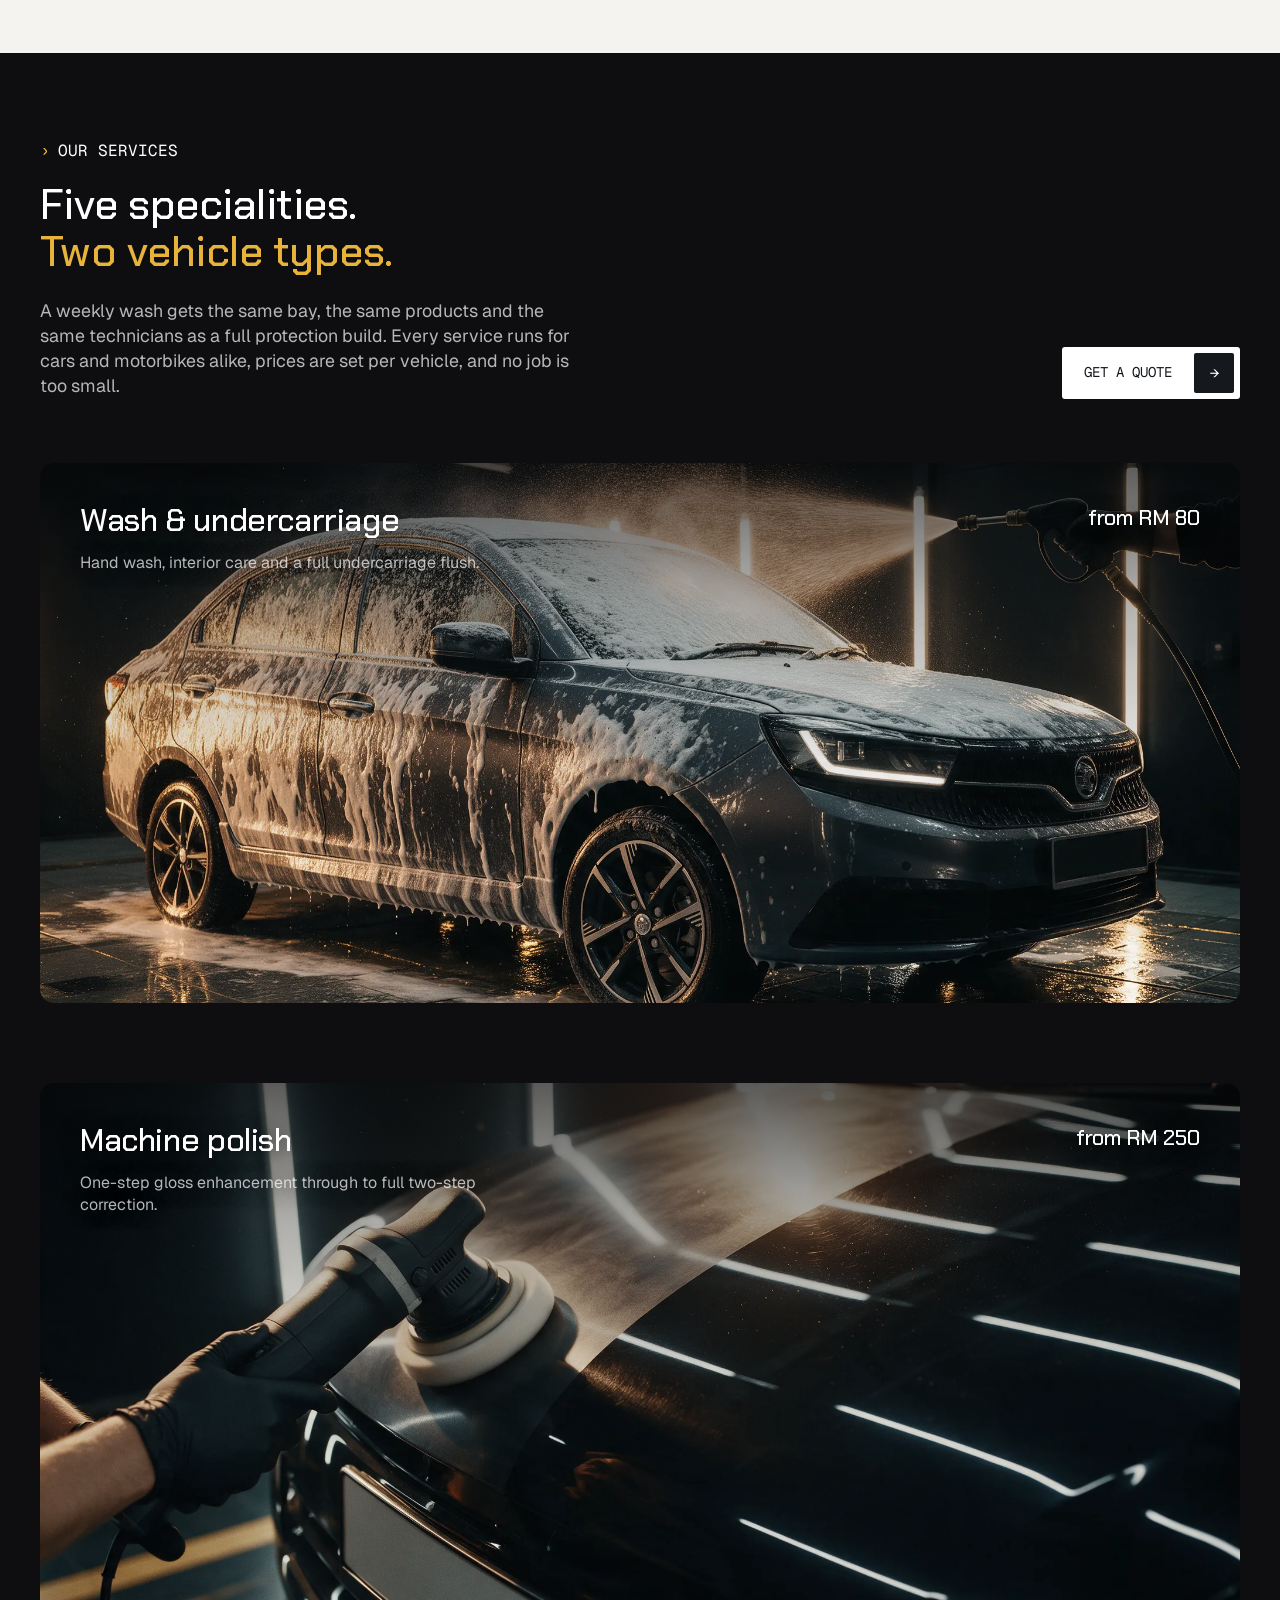
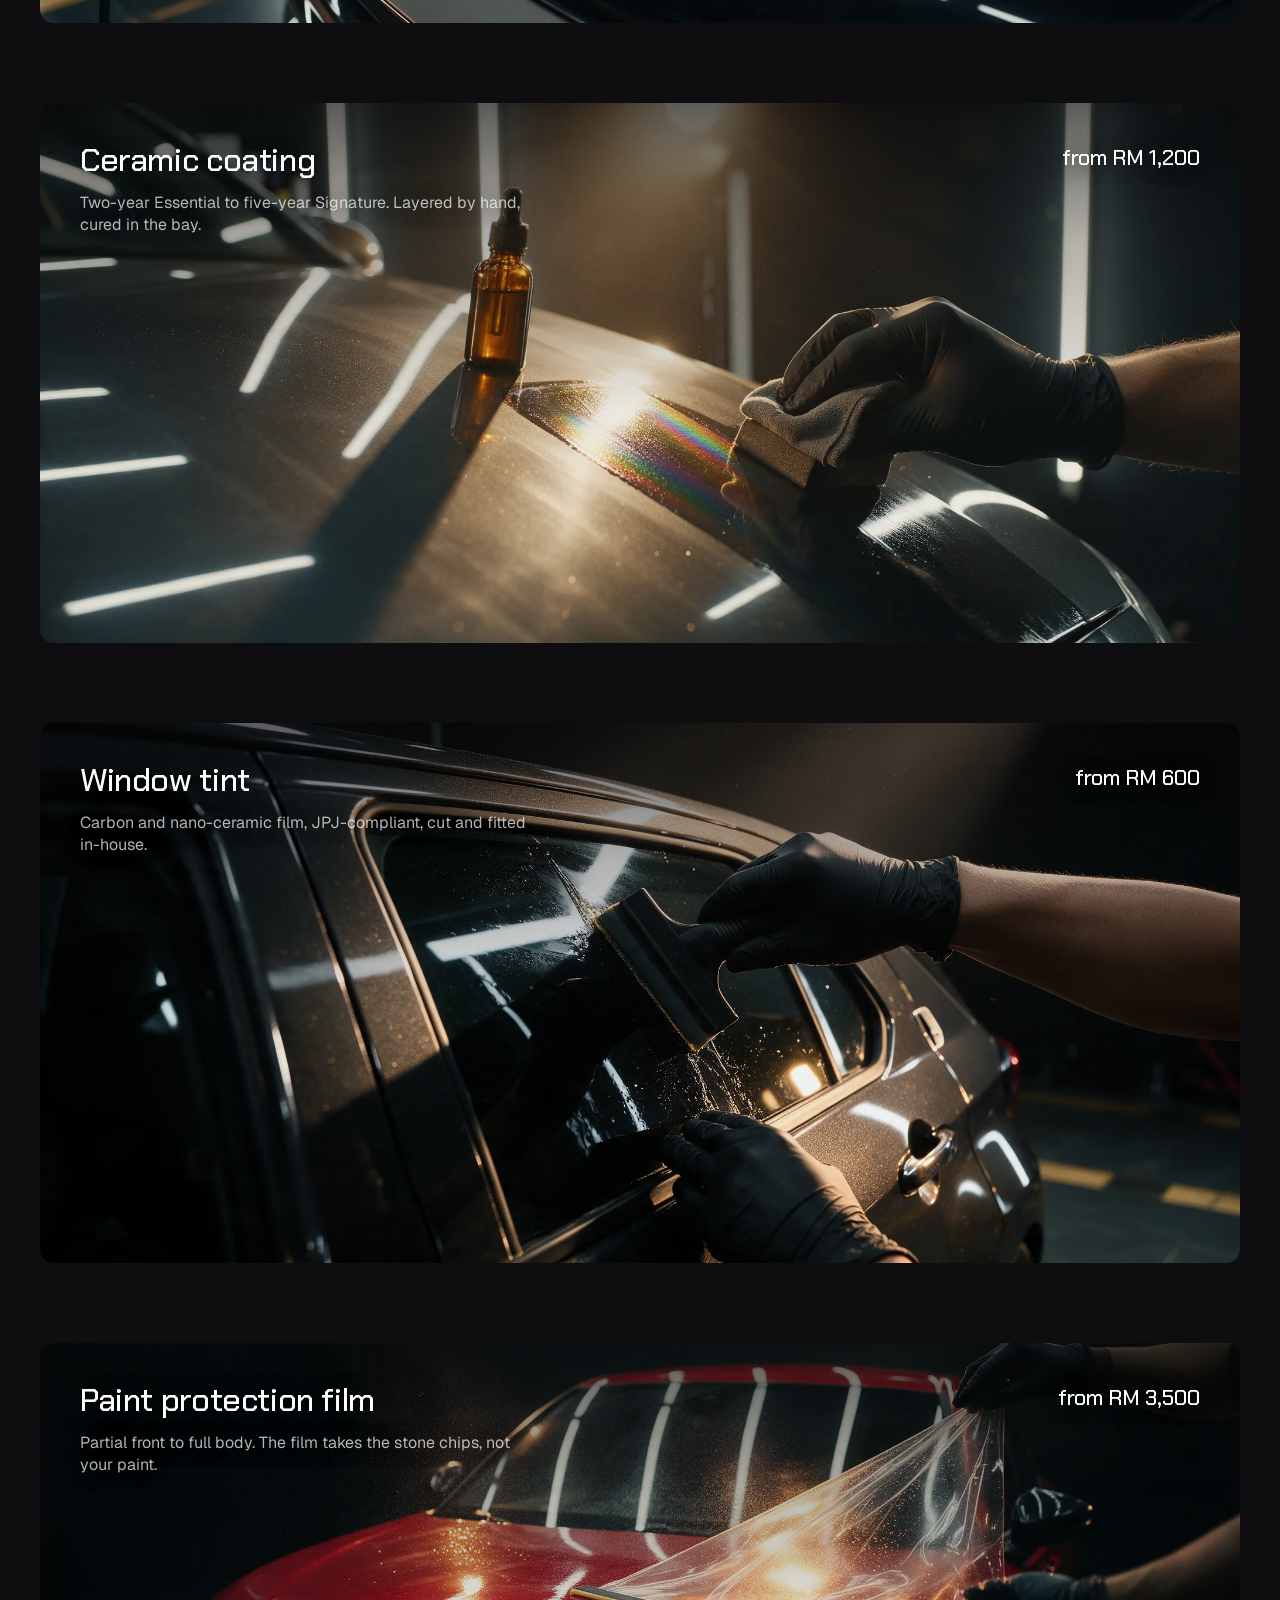
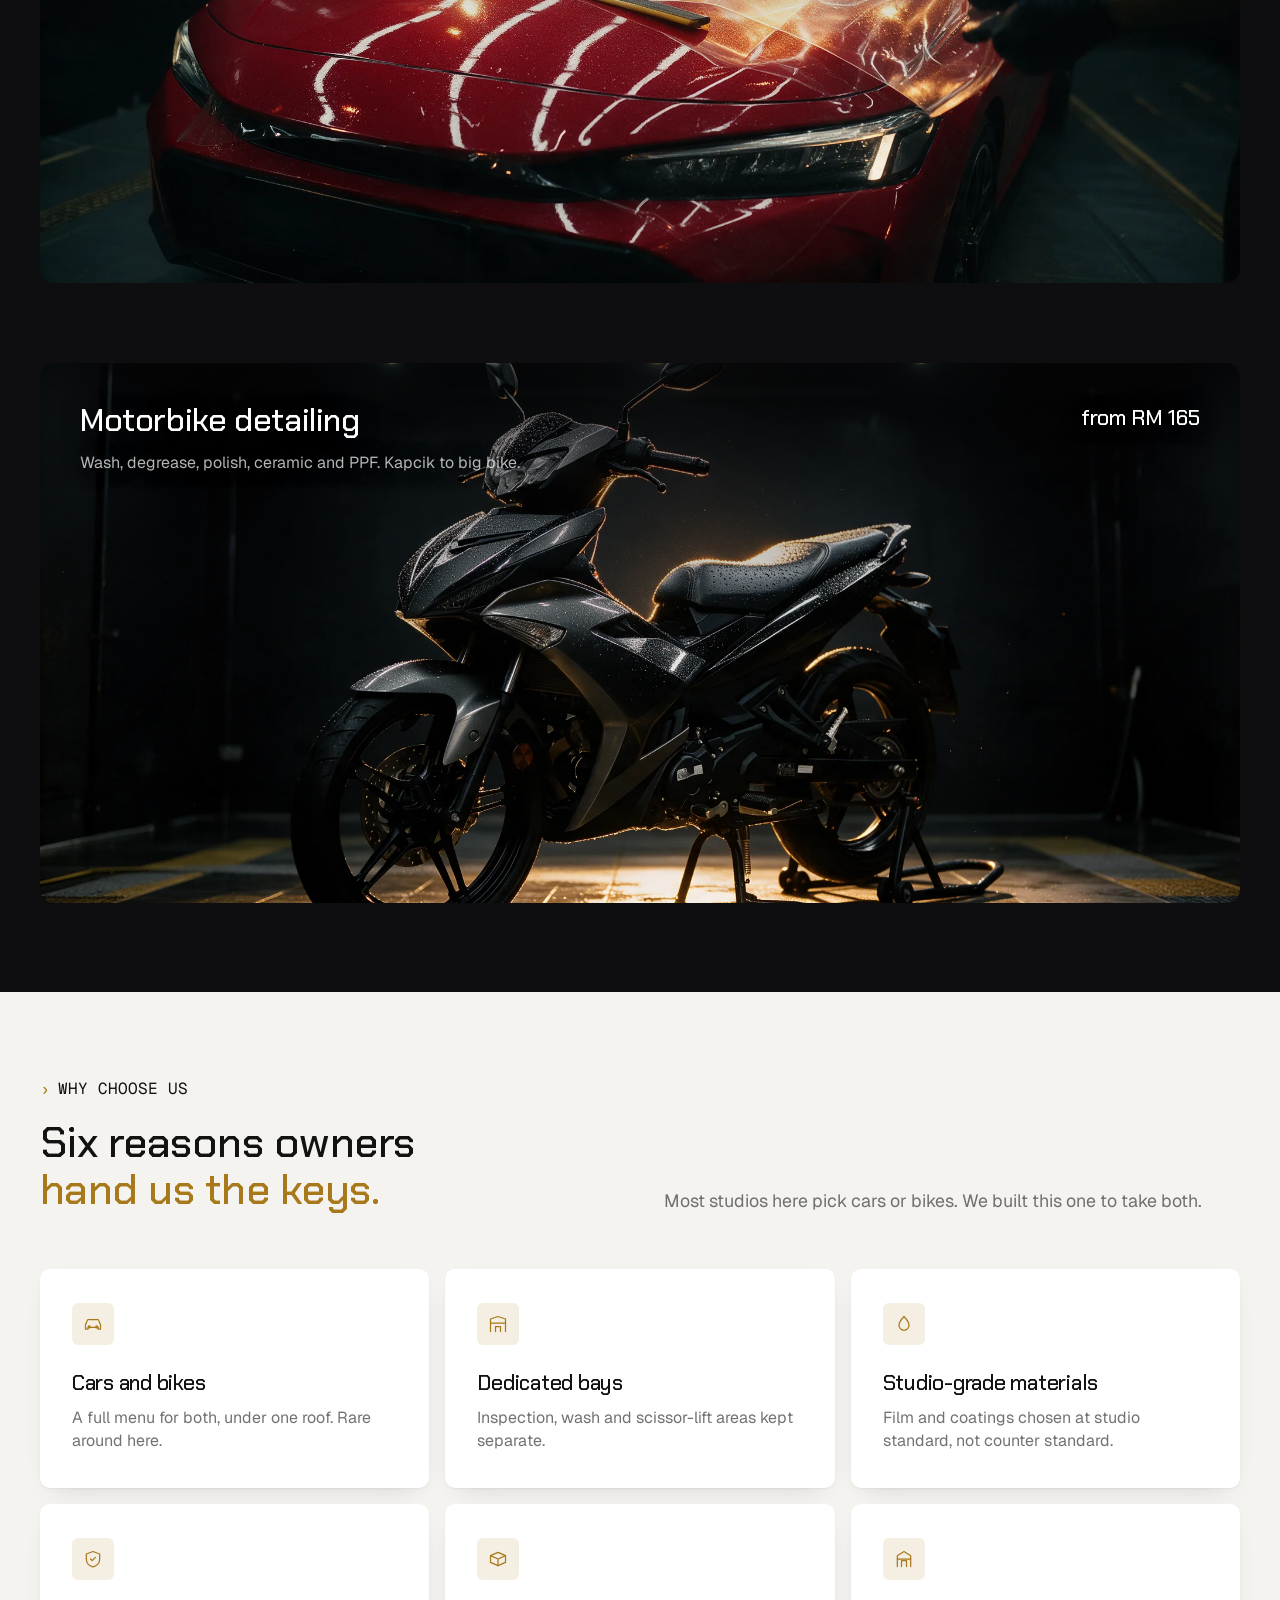
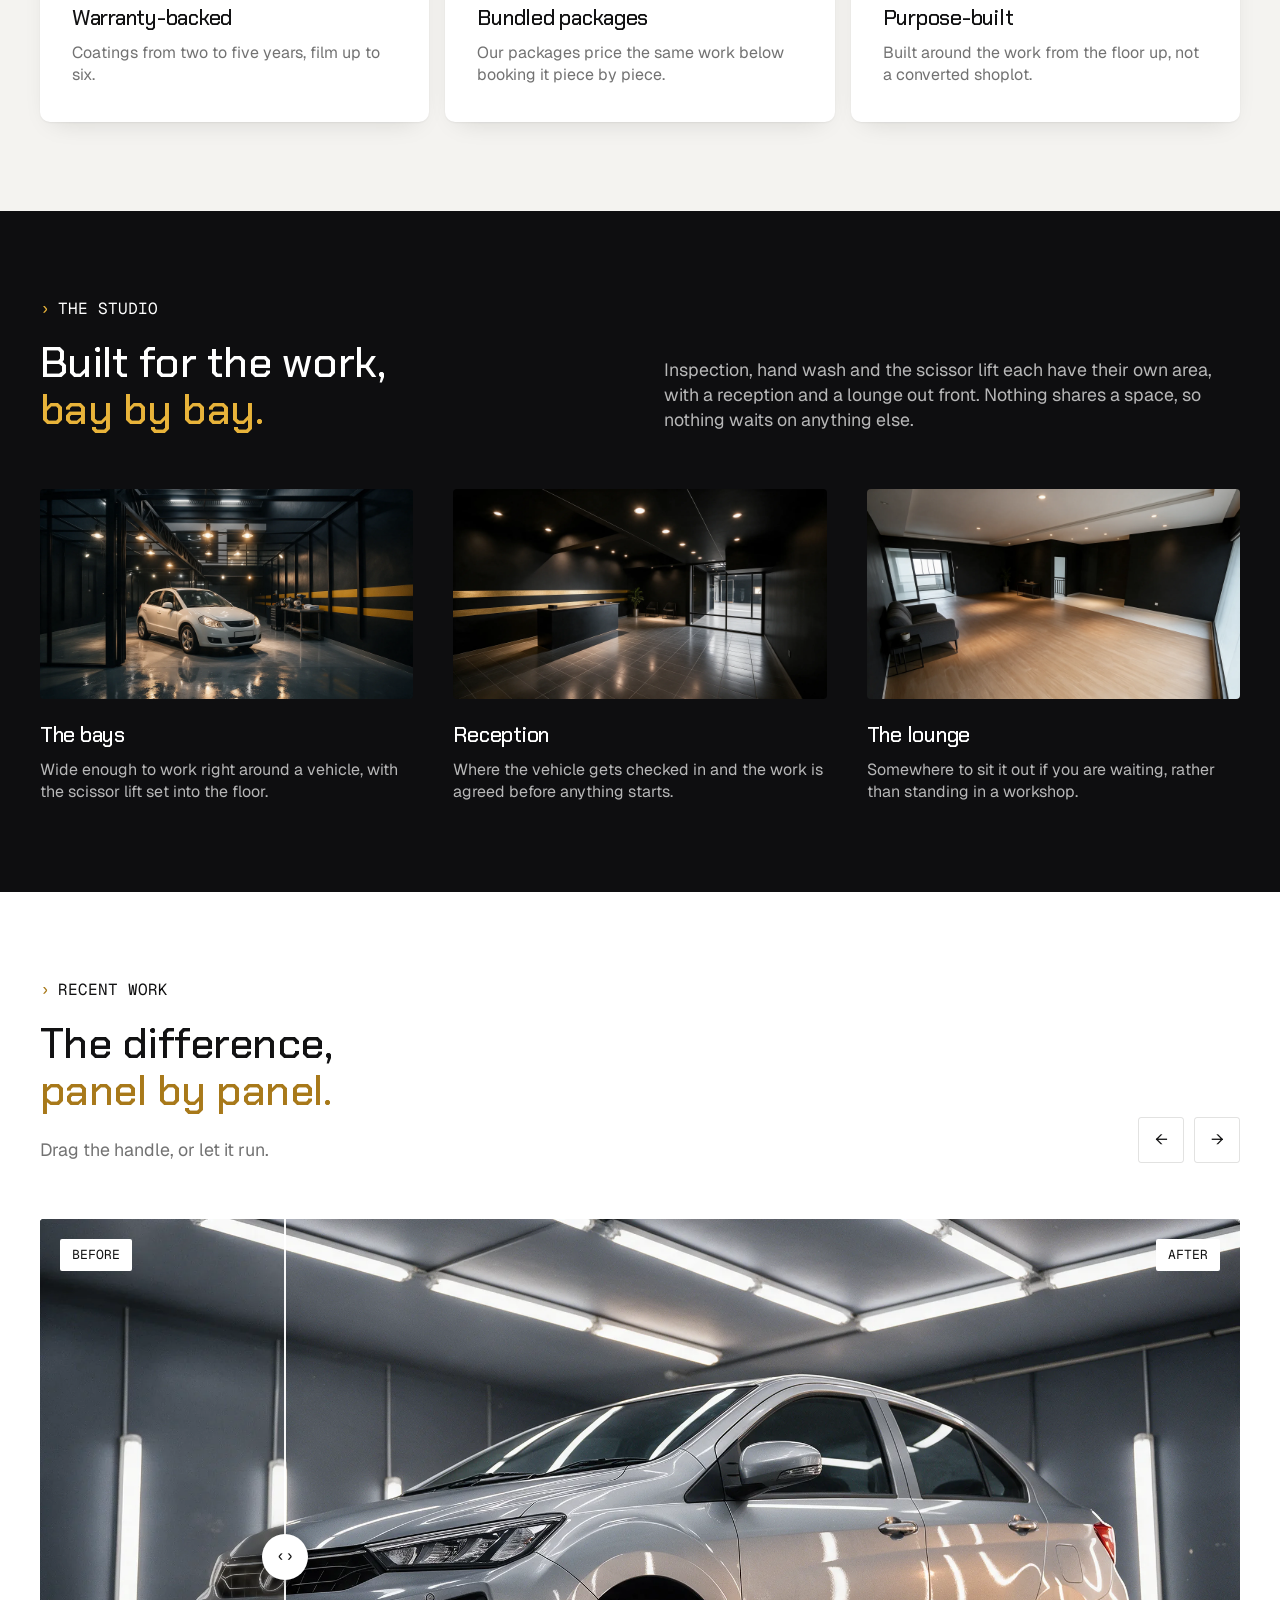
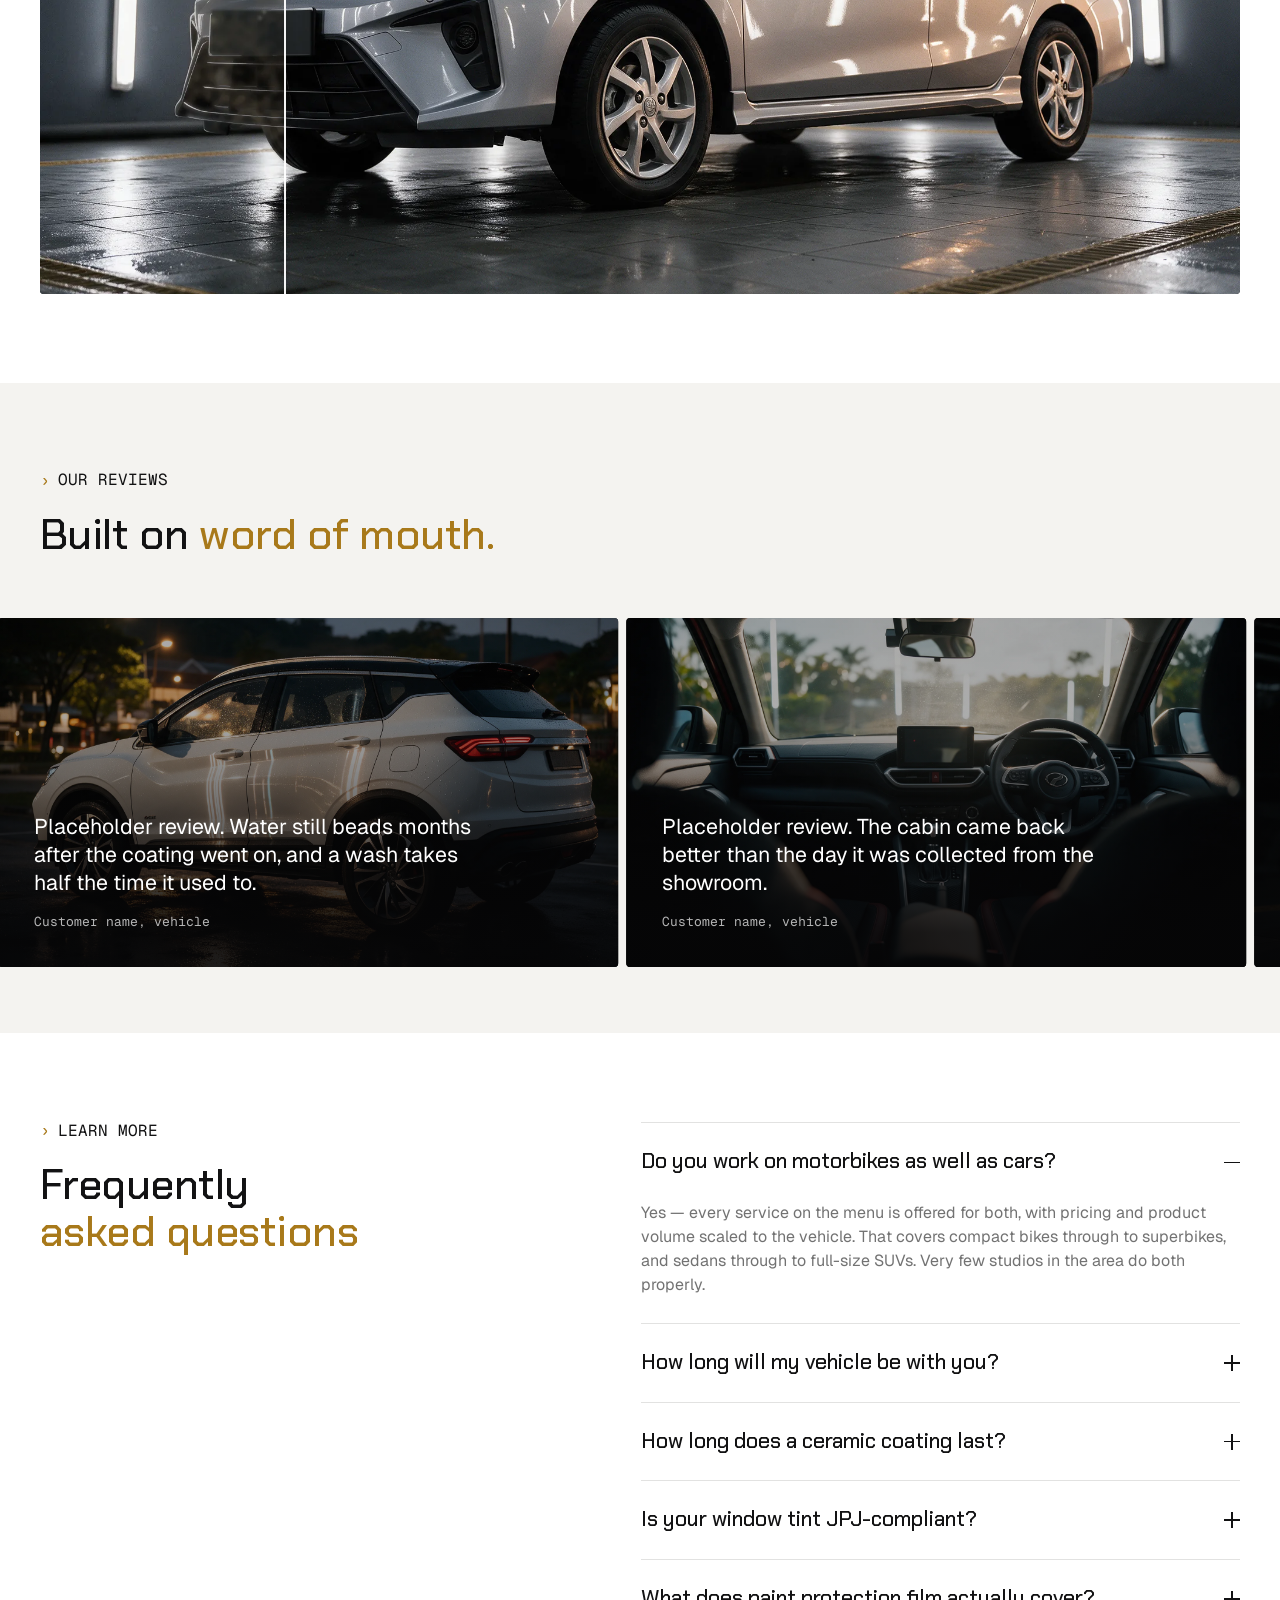
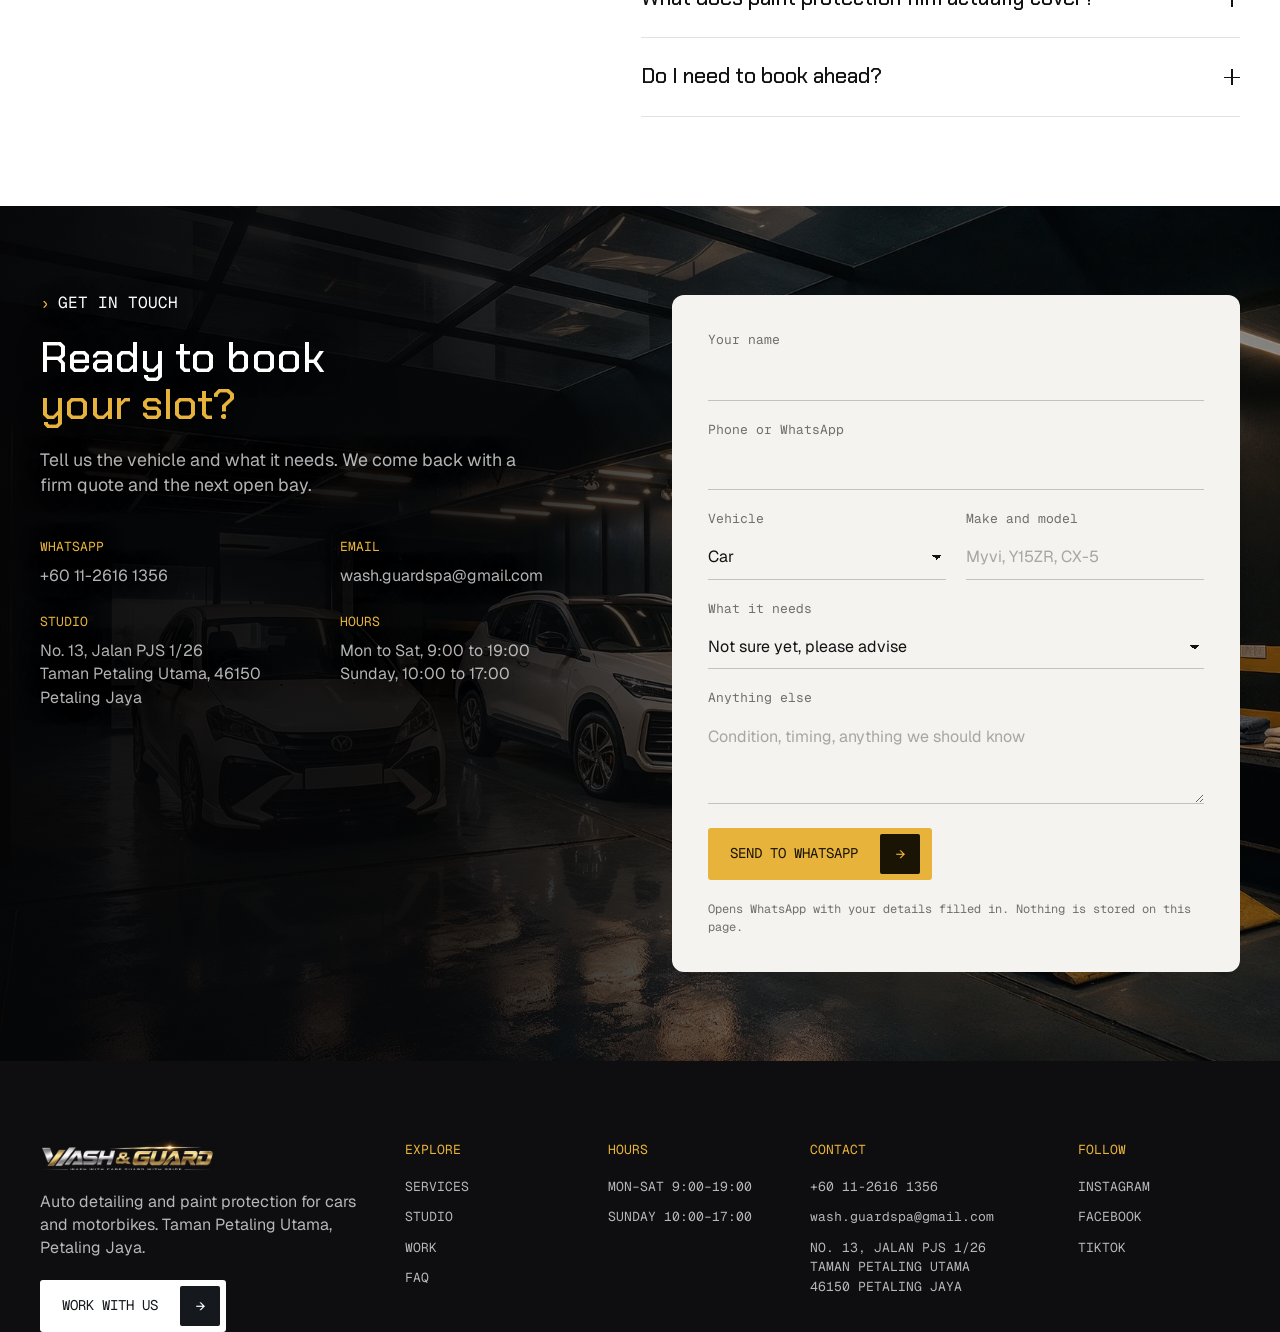
==== commit 569f3f1f: "Add The Studio section, built from the client's real premises Three spaces from their own fit-out ph" ====
--- a/index.html
+++ b/index.html
@@ -23,7 +23,8 @@
     <a class="logo" href="#top" aria-label="Wash and Guard, home"><img src="assets/logo.png" alt="Wash and Guard" width="438" height="75"></a>
     <nav class="nav-links" aria-label="Primary">
       <a href="#services">SERVICES</a>
-      <a href="#work">WORK</a>
+      <a href="#studio">STUDIO</a>
+  <a href="#work">WORK</a>
       <a href="#contact">CONTACT</a>
     </nav>
     <a class="btn btn-light nav-cta" href="#contact">BOOK A SLOT <i class="ico" aria-hidden="true">&#8594;</i></a>
@@ -203,6 +204,39 @@
   </div>
 </section>
 
+<!-- ================= THE STUDIO ================= -->
+<!-- These three images are visualisations built from the client's own fit-out
+     photographs, not photographs of a finished space. Swap them for real
+     photography once the build is complete. See CONTENT.md. -->
+<section class="sec sec-ink" id="studio">
+  <div class="wrap">
+    <div class="sec-head">
+      <div>
+        <p class="eyebrow reveal">THE STUDIO</p>
+        <h2 class="reveal">Built for the work,<br><span class="accent">bay by bay.</span></h2>
+      </div>
+      <p class="sec-note reveal">Inspection, hand wash and the scissor lift each have their own area, with a reception and a lounge out front. Nothing shares a space, so nothing waits on anything else.</p>
+    </div>
+    <div class="trio">
+      <article class="trio-item reveal">
+        <img src="assets/studio-01-bays.webp" alt="A detailing bay with a car under the lights" width="2048" height="1152" loading="lazy">
+        <h3>The bays</h3>
+        <p>Wide enough to work right around a vehicle, with the scissor lift set into the floor.</p>
+      </article>
+      <article class="trio-item reveal">
+        <img src="assets/studio-02-reception.webp" alt="The reception counter and waiting area" width="2048" height="1152" loading="lazy">
+        <h3>Reception</h3>
+        <p>Where the vehicle gets checked in and the work is agreed before anything starts.</p>
+      </article>
+      <article class="trio-item reveal">
+        <img src="assets/studio-03-lounge.webp" alt="The customer lounge with seating" width="2048" height="1152" loading="lazy">
+        <h3>The lounge</h3>
+        <p>Somewhere to sit it out if you are waiting, rather than standing in a workshop.</p>
+      </article>
+    </div>
+  </div>
+</section>
+
 <!-- ================= BEFORE / AFTER ================= -->
 <section class="sec sec-white" id="work">
   <div class="wrap">
@@ -360,7 +394,7 @@
     </div>
     <div class="foot-col">
       <p class="foot-label">EXPLORE</p>
-      <a href="#services">SERVICES</a><a href="#work">WORK</a><a href="#faq">FAQ</a>
+      <a href="#services">SERVICES</a><a href="#studio">STUDIO</a><a href="#work">WORK</a><a href="#faq">FAQ</a>
     </div>
     <div class="foot-col">
       <p class="foot-label">HOURS</p>
--- a/styles.css
+++ b/styles.css
@@ -190,6 +190,7 @@
 .trio-item img{width:100%;aspect-ratio:16/9;object-fit:cover;border-radius:4px}
 .trio-item h3{font-size:var(--fs-h3);line-height:1.2;margin:24px 0 10px}
 .trio-item p{font-size:var(--fs-body);line-height:1.4;color:var(--on-paper-mute)}
+.sec-ink .trio-item p{color:var(--on-ink-mute)}
 
 /* ============ brand marquee ============
    Names set in type rather than manufacturer logos. A row of badges reads as
@@ -310,7 +311,7 @@
    paints over the scrim and raising the opacity does nothing at all. */
 .contact::before{content:"";position:absolute;inset:0;z-index:1;
   background:linear-gradient(to right,rgba(5,5,6,.95) 0%,rgba(5,5,6,.90) 34%,
-    rgba(5,5,6,.76) 62%,rgba(5,5,6,.70) 100%)}
+    rgba(5,5,6,.58) 60%,rgba(5,5,6,.44) 100%)}
 .contact-in{position:relative;z-index:2;display:grid;
   grid-template-columns:minmax(0,1fr) minmax(0,1fr);gap:64px;align-items:start}
 /* A soft shadow handles the LED streaks that run through this column, so the
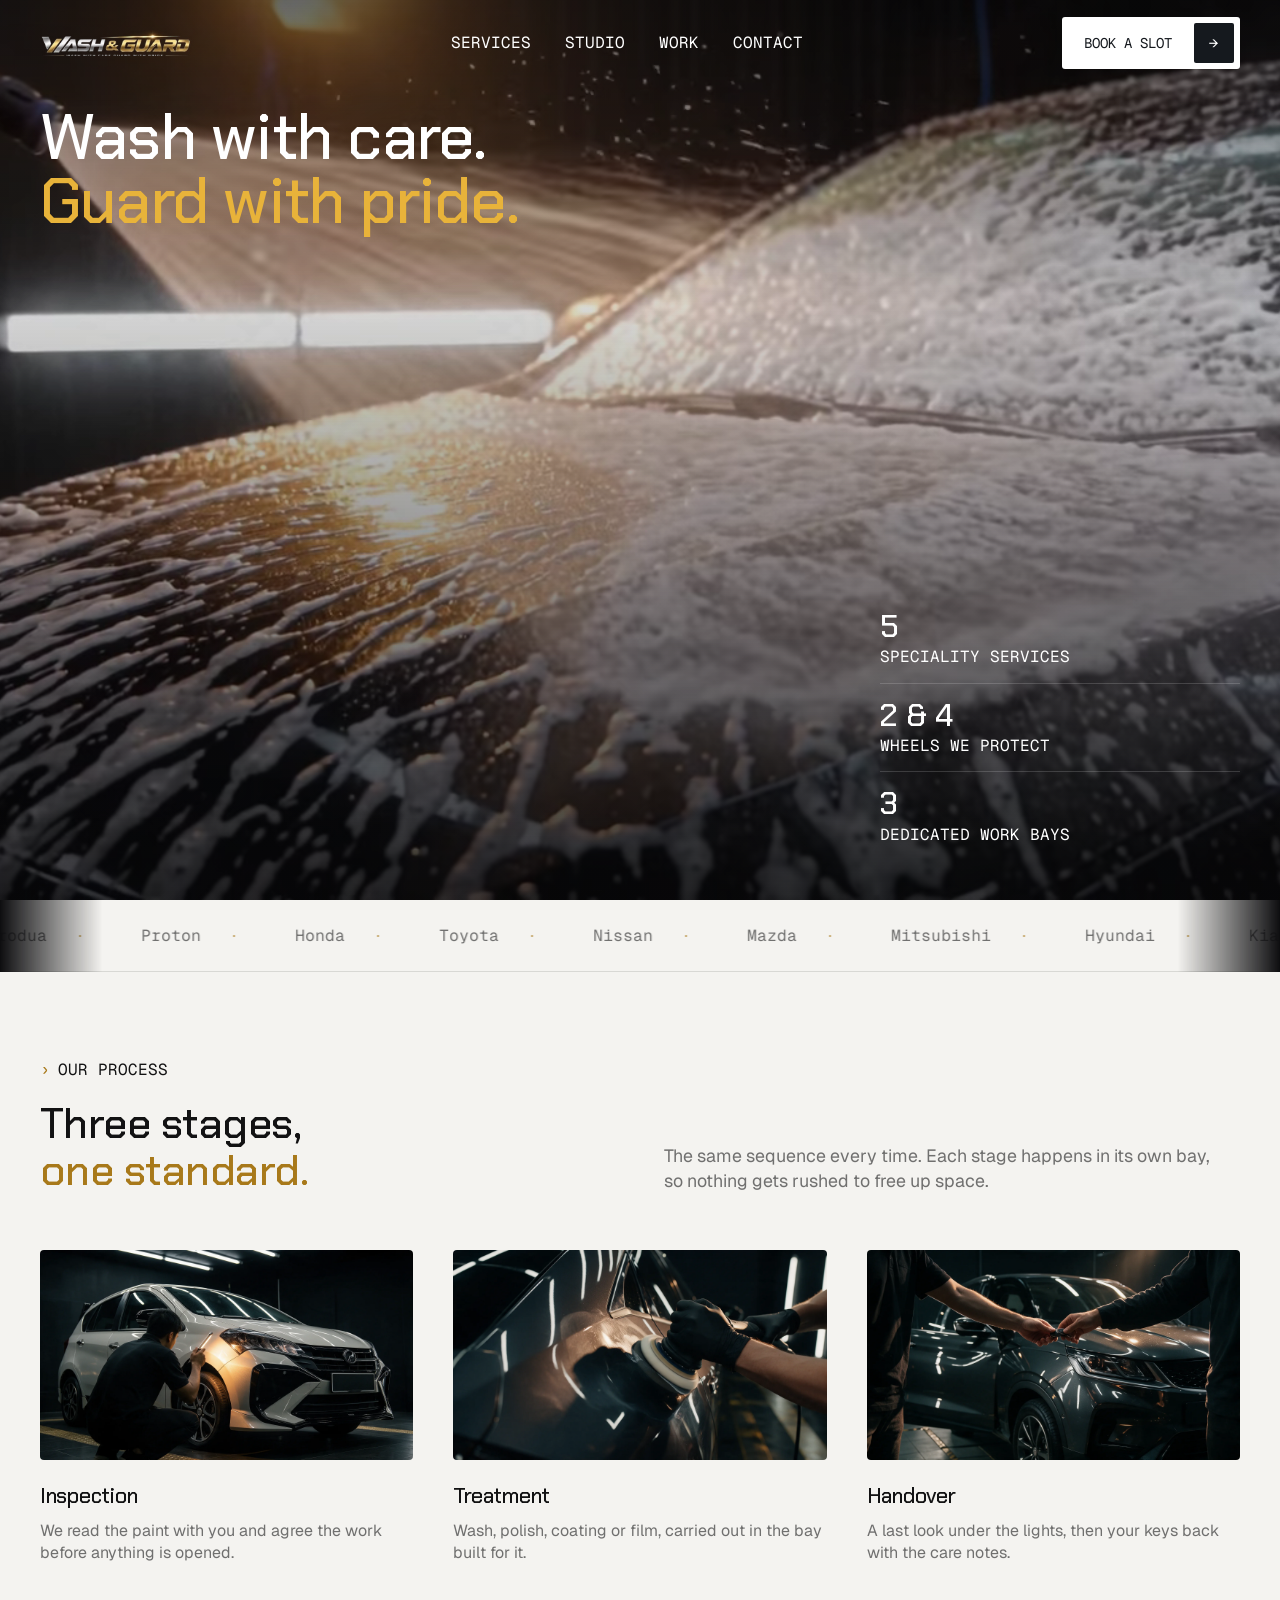
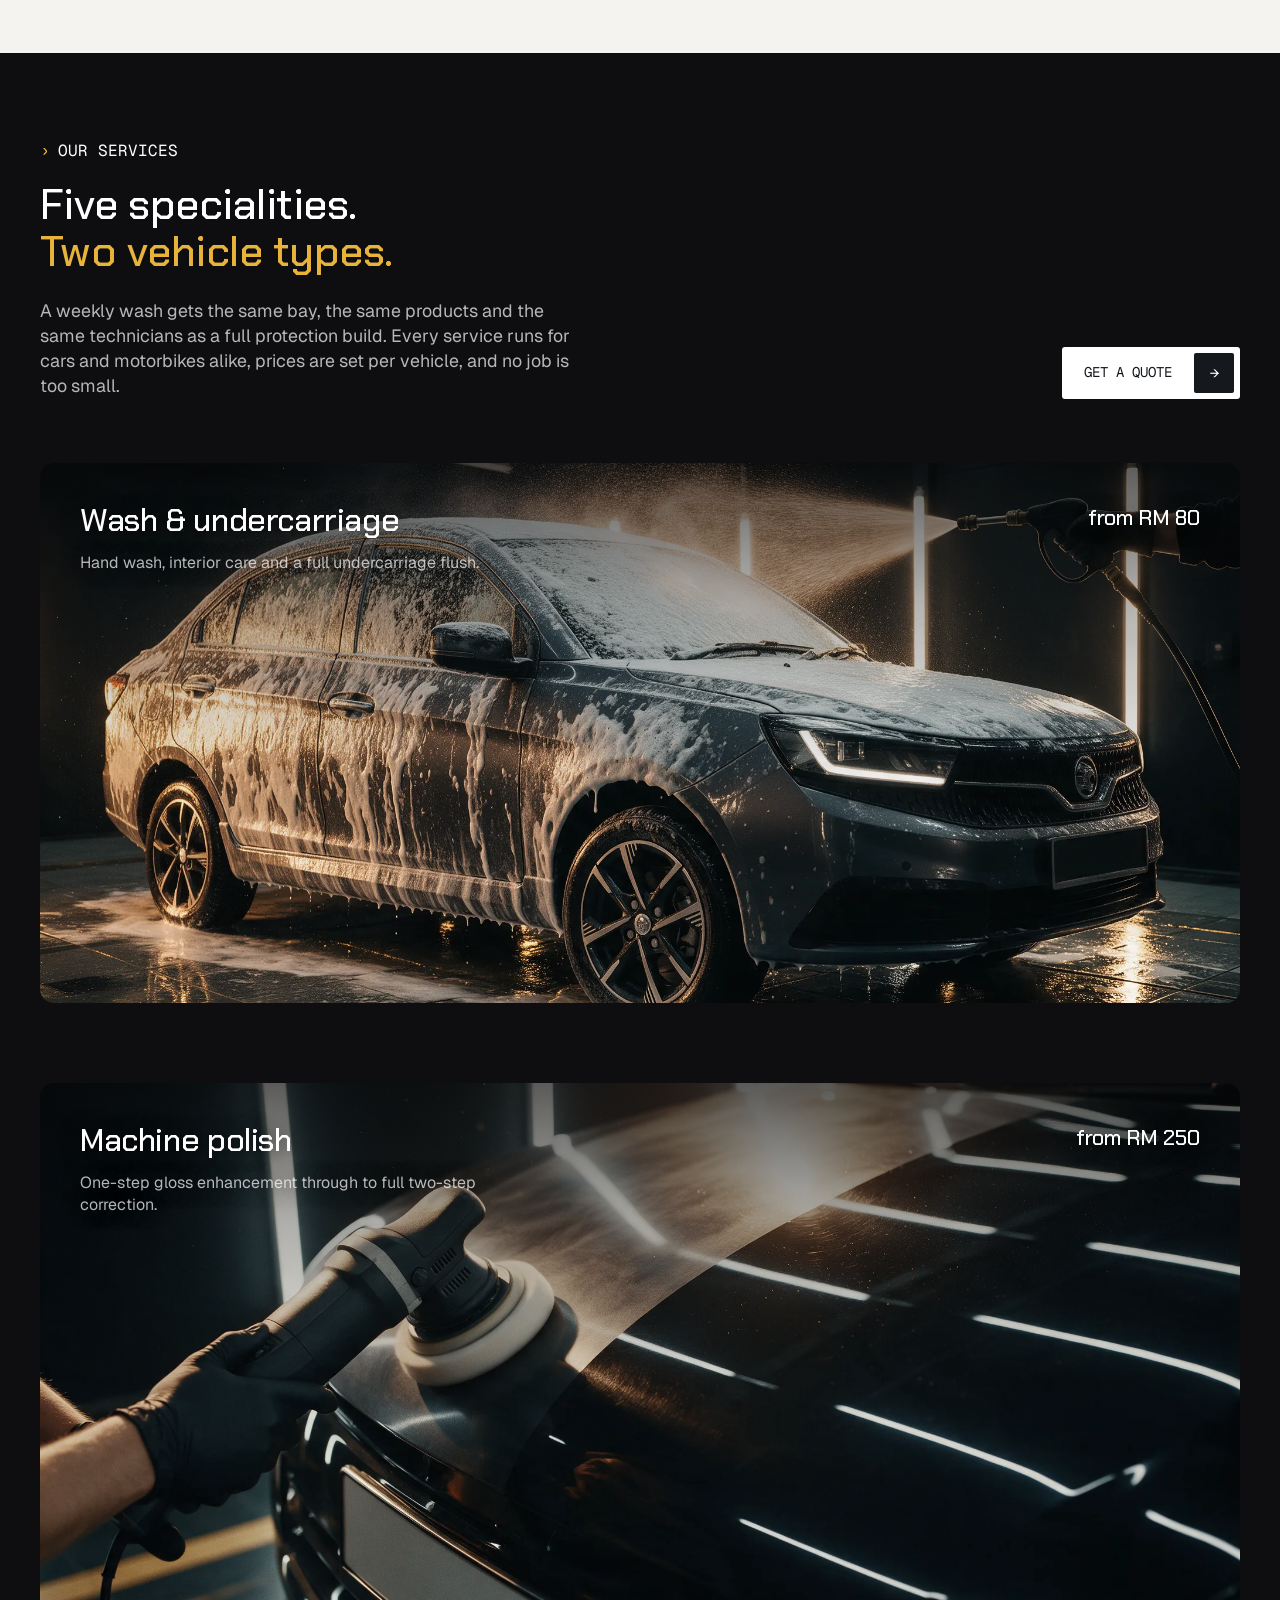
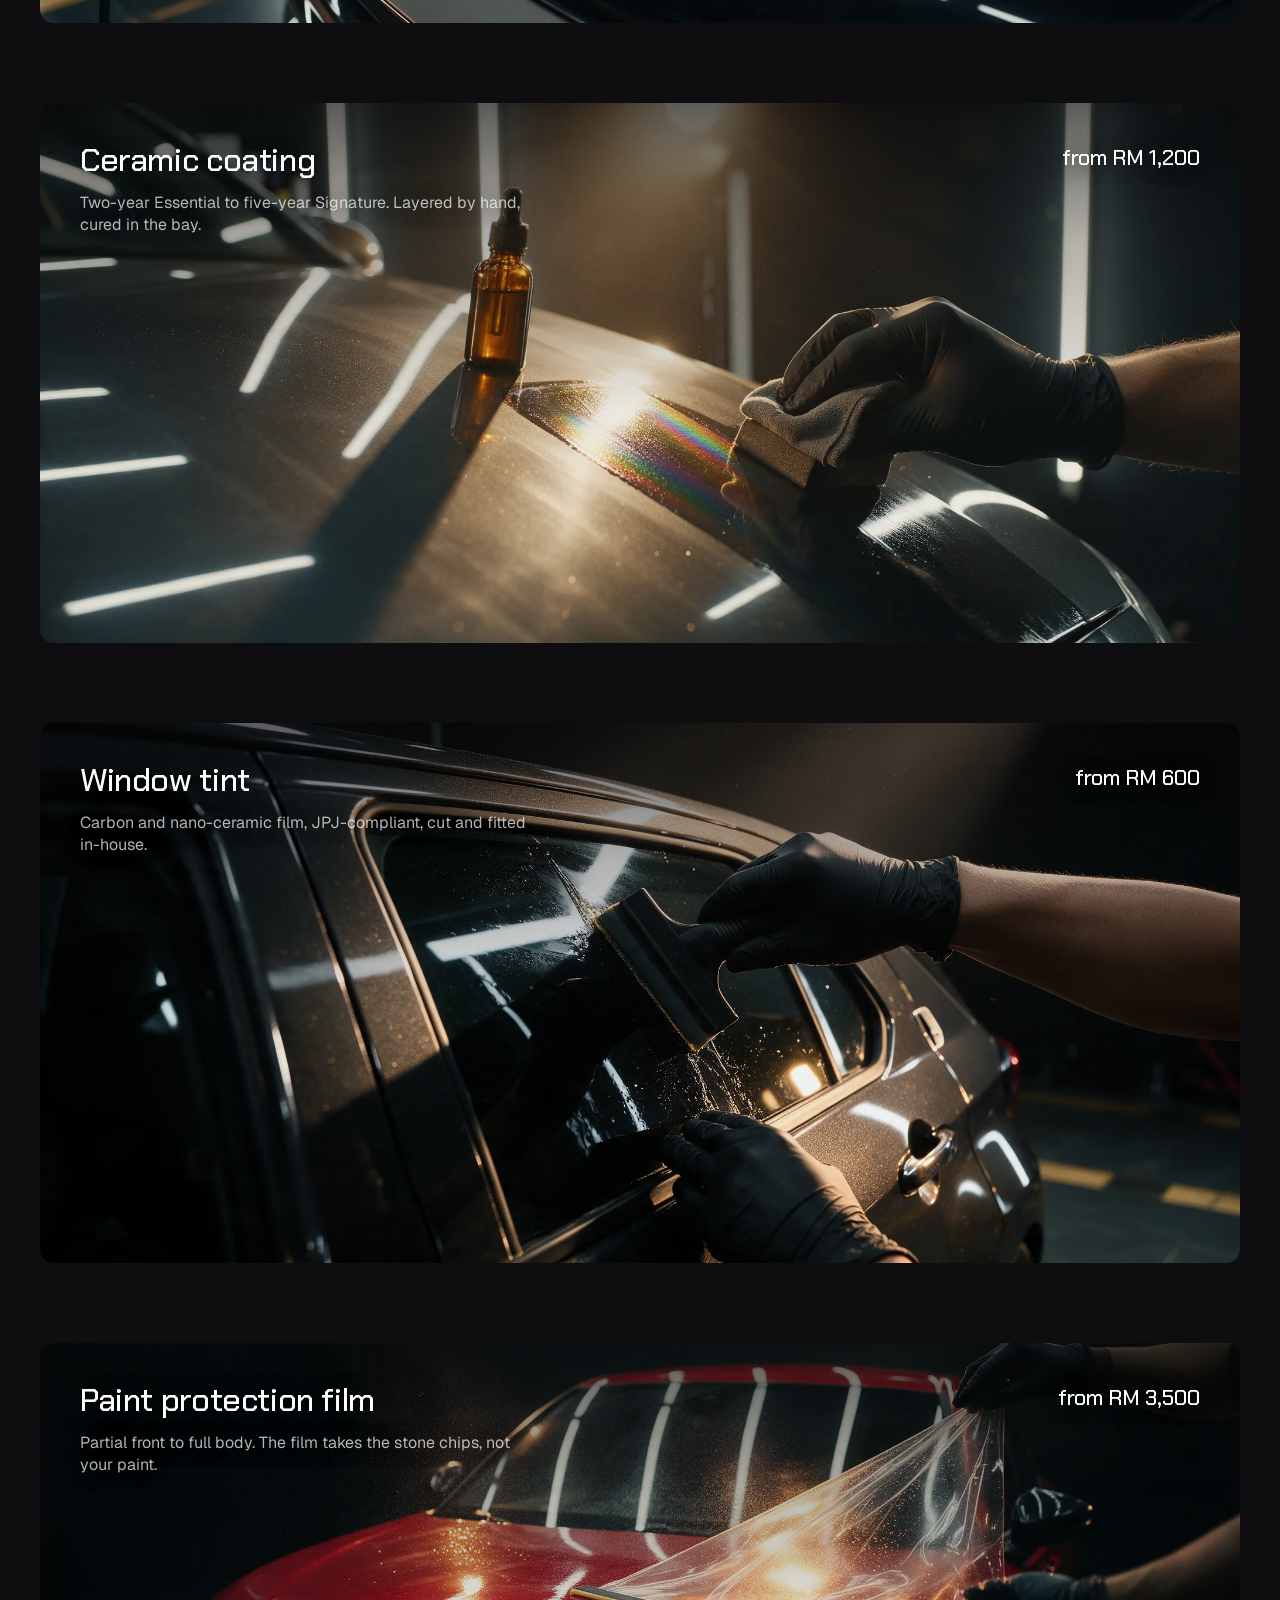
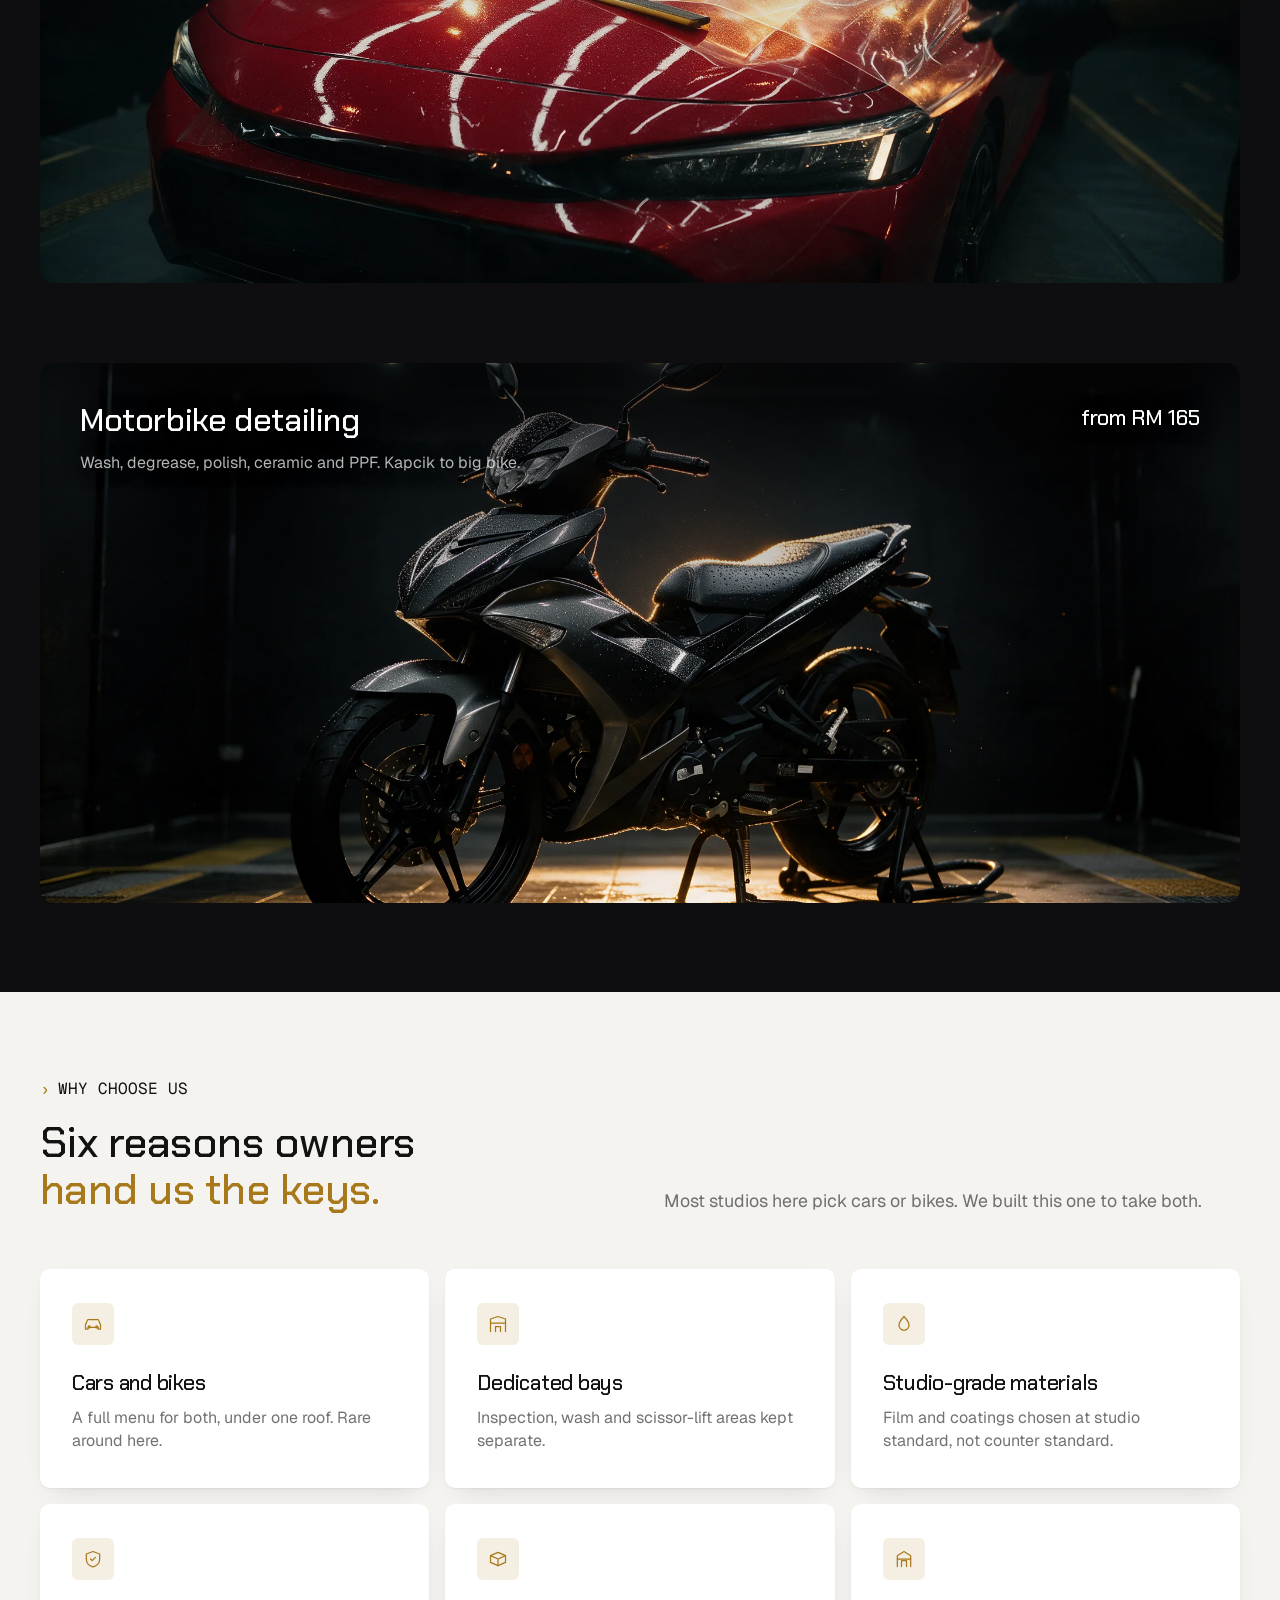
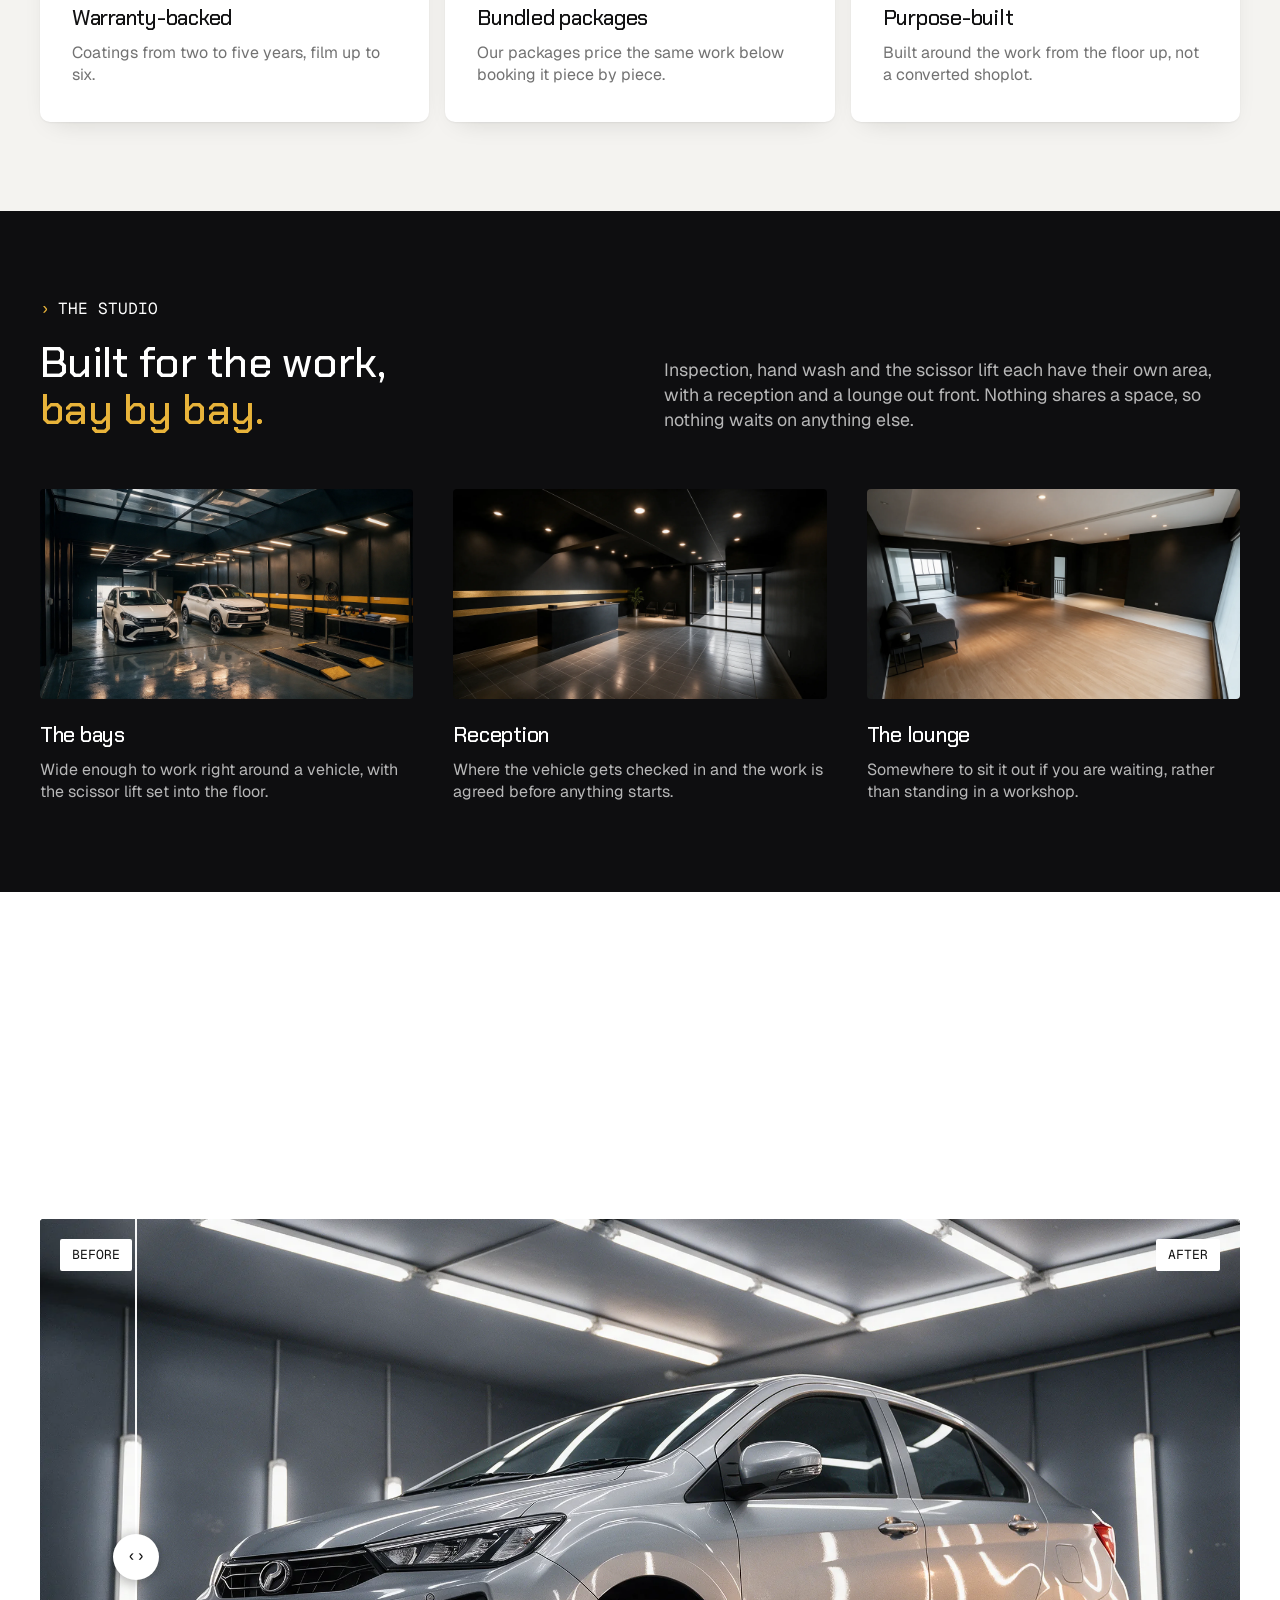
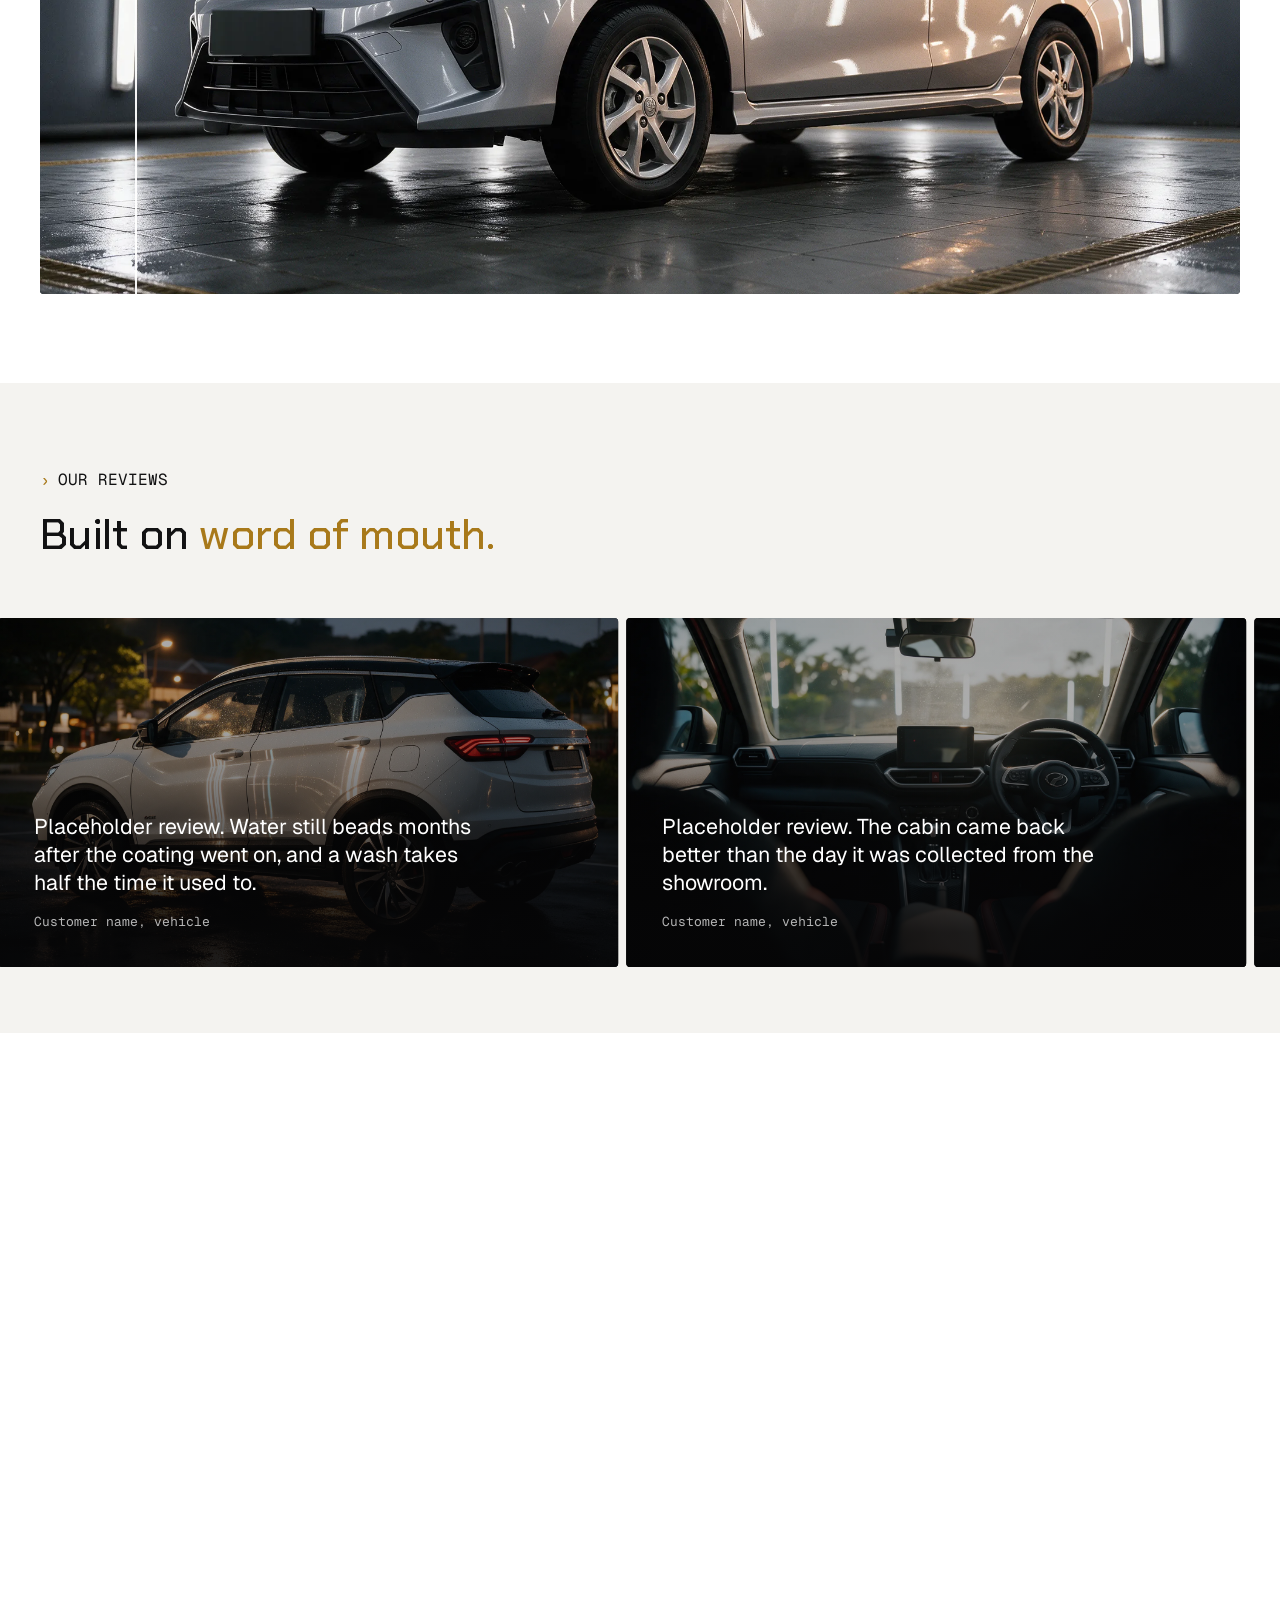
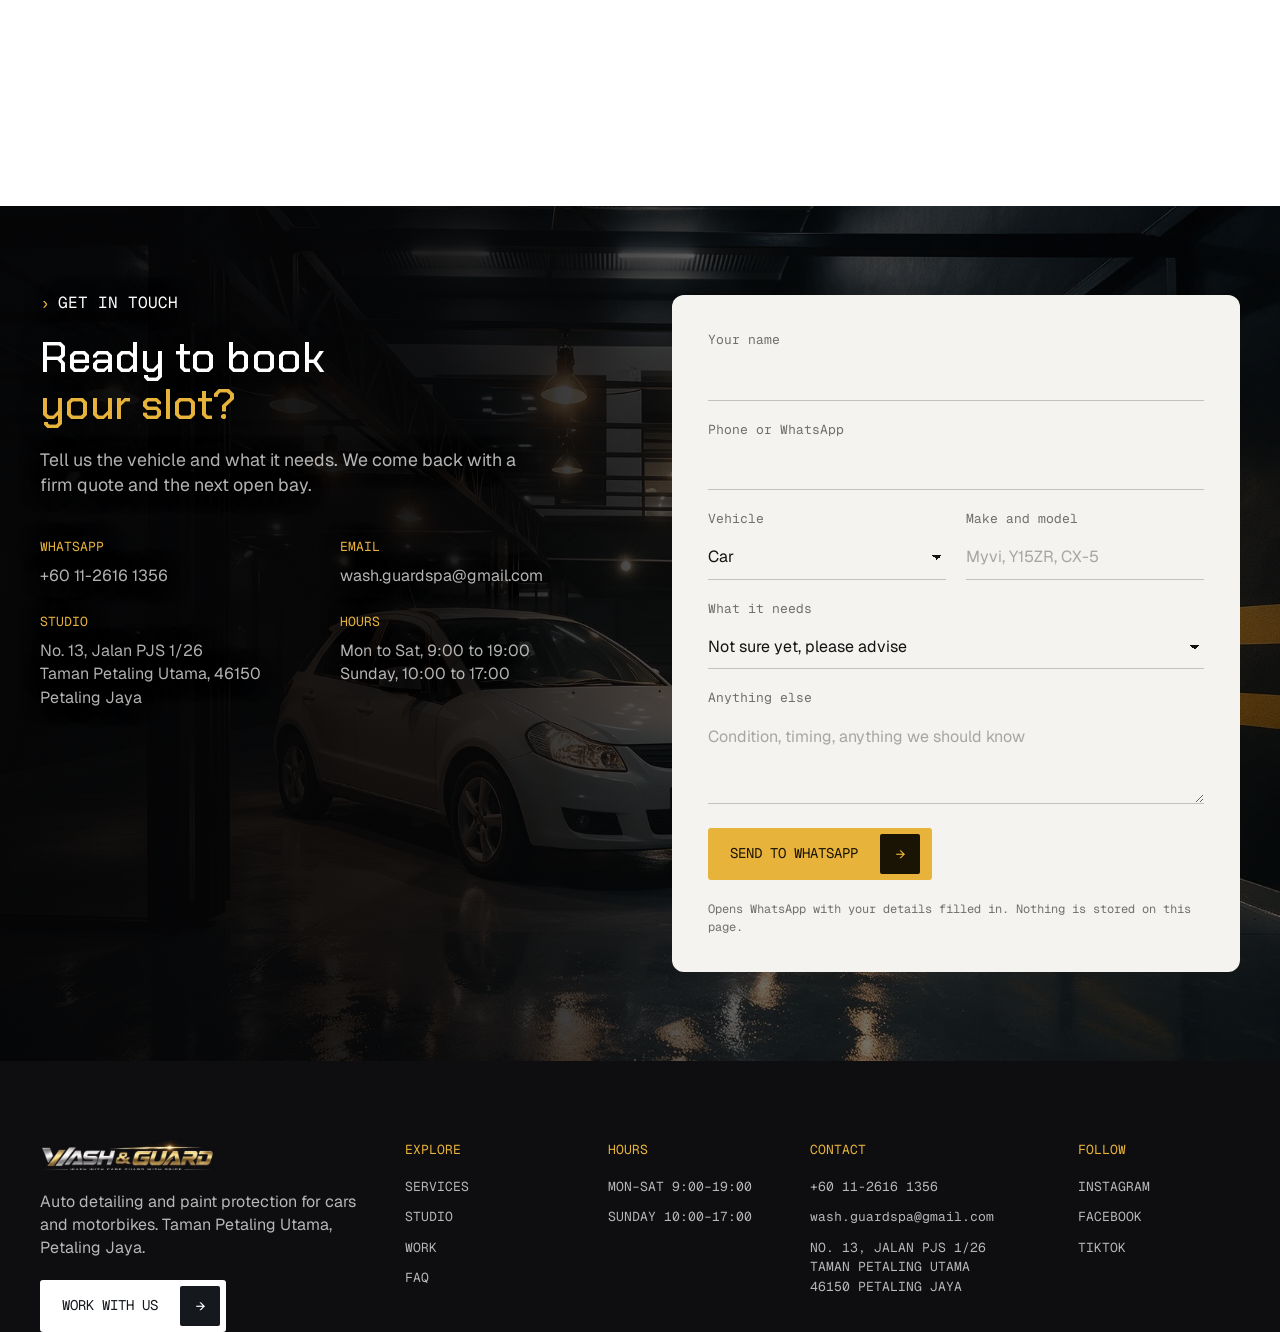
==== commit bdff770b: "Swap the bays card and the contact background The two-car shot moves up to the studio section where " ====
--- a/index.html
+++ b/index.html
@@ -219,7 +219,7 @@
     </div>
     <div class="trio">
       <article class="trio-item reveal">
-        <img src="assets/studio-01-bays.webp" alt="A detailing bay with a car under the lights" width="2048" height="1152" loading="lazy">
+        <img src="assets/studio-01-bays.webp" alt="Two cars side by side in the detailing bay" width="2048" height="1152" loading="lazy">
         <h3>The bays</h3>
         <p>Wide enough to work right around a vehicle, with the scissor lift set into the floor.</p>
       </article>
